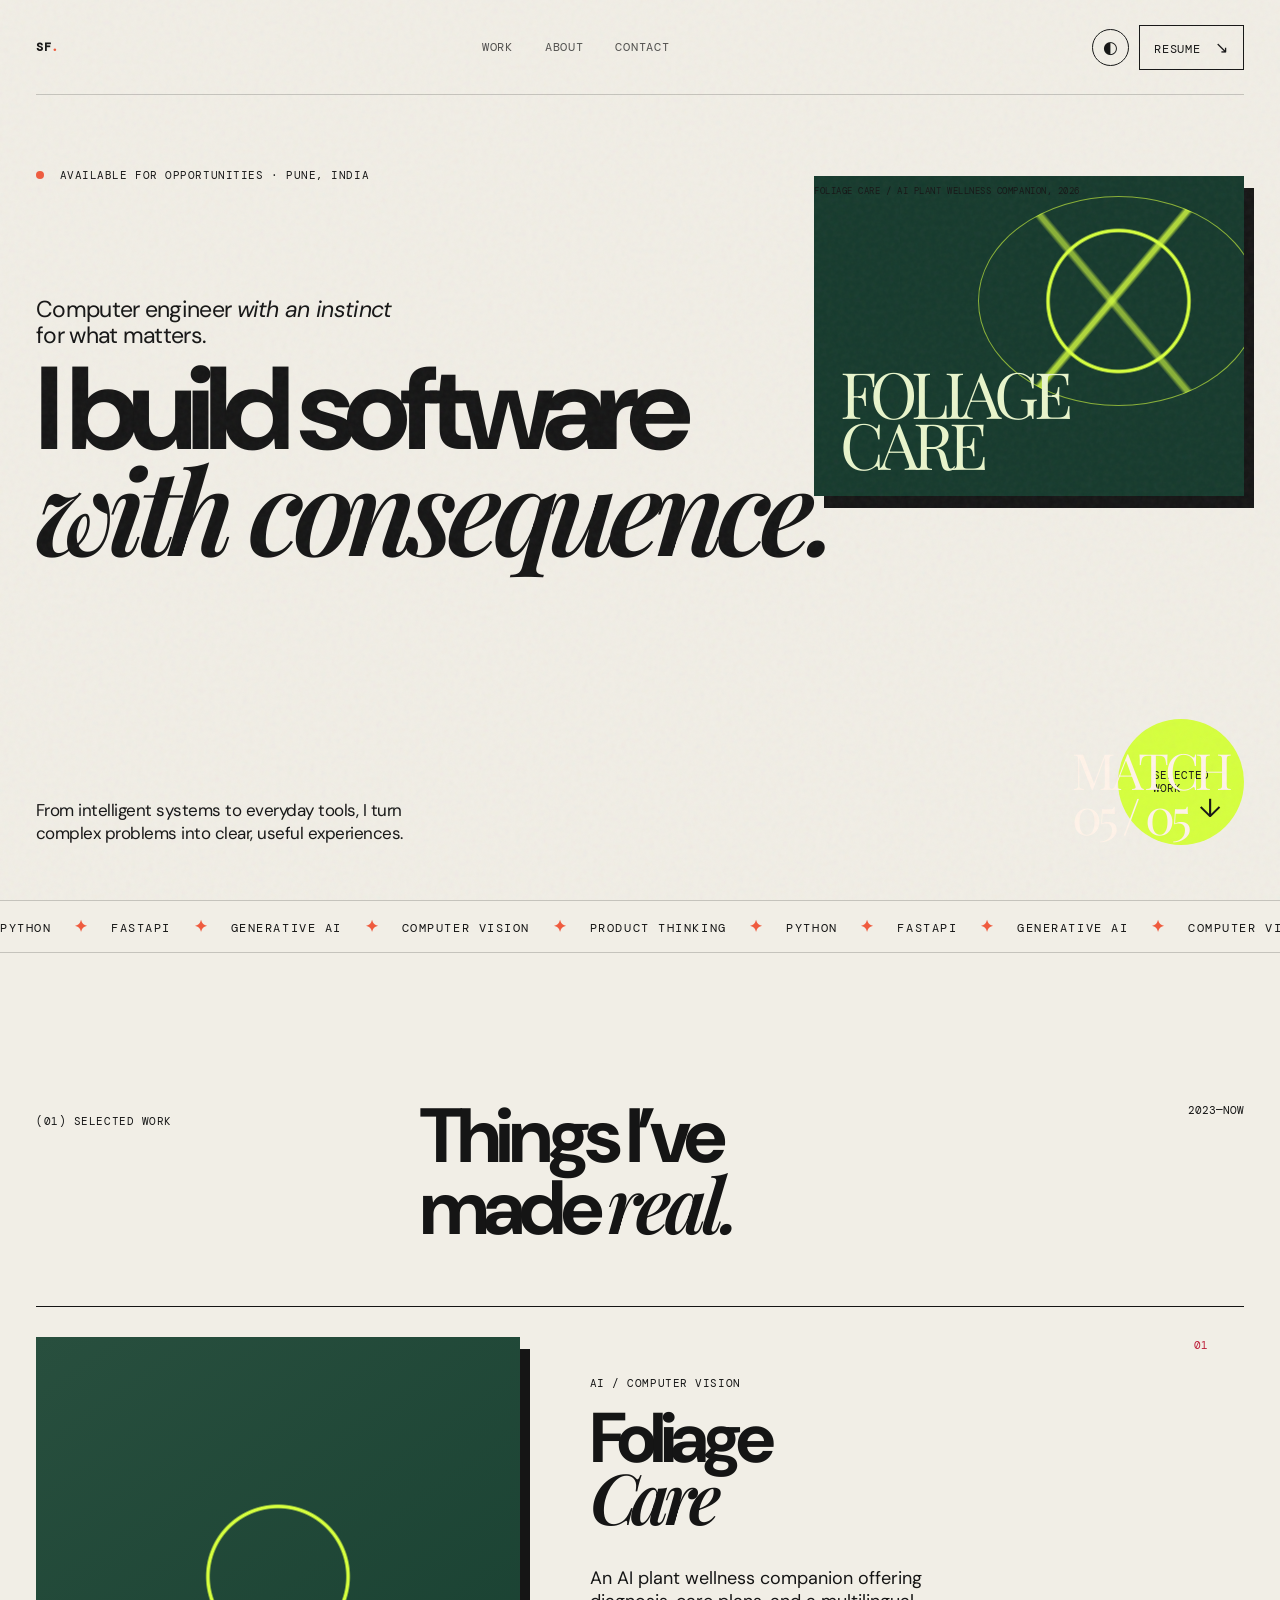
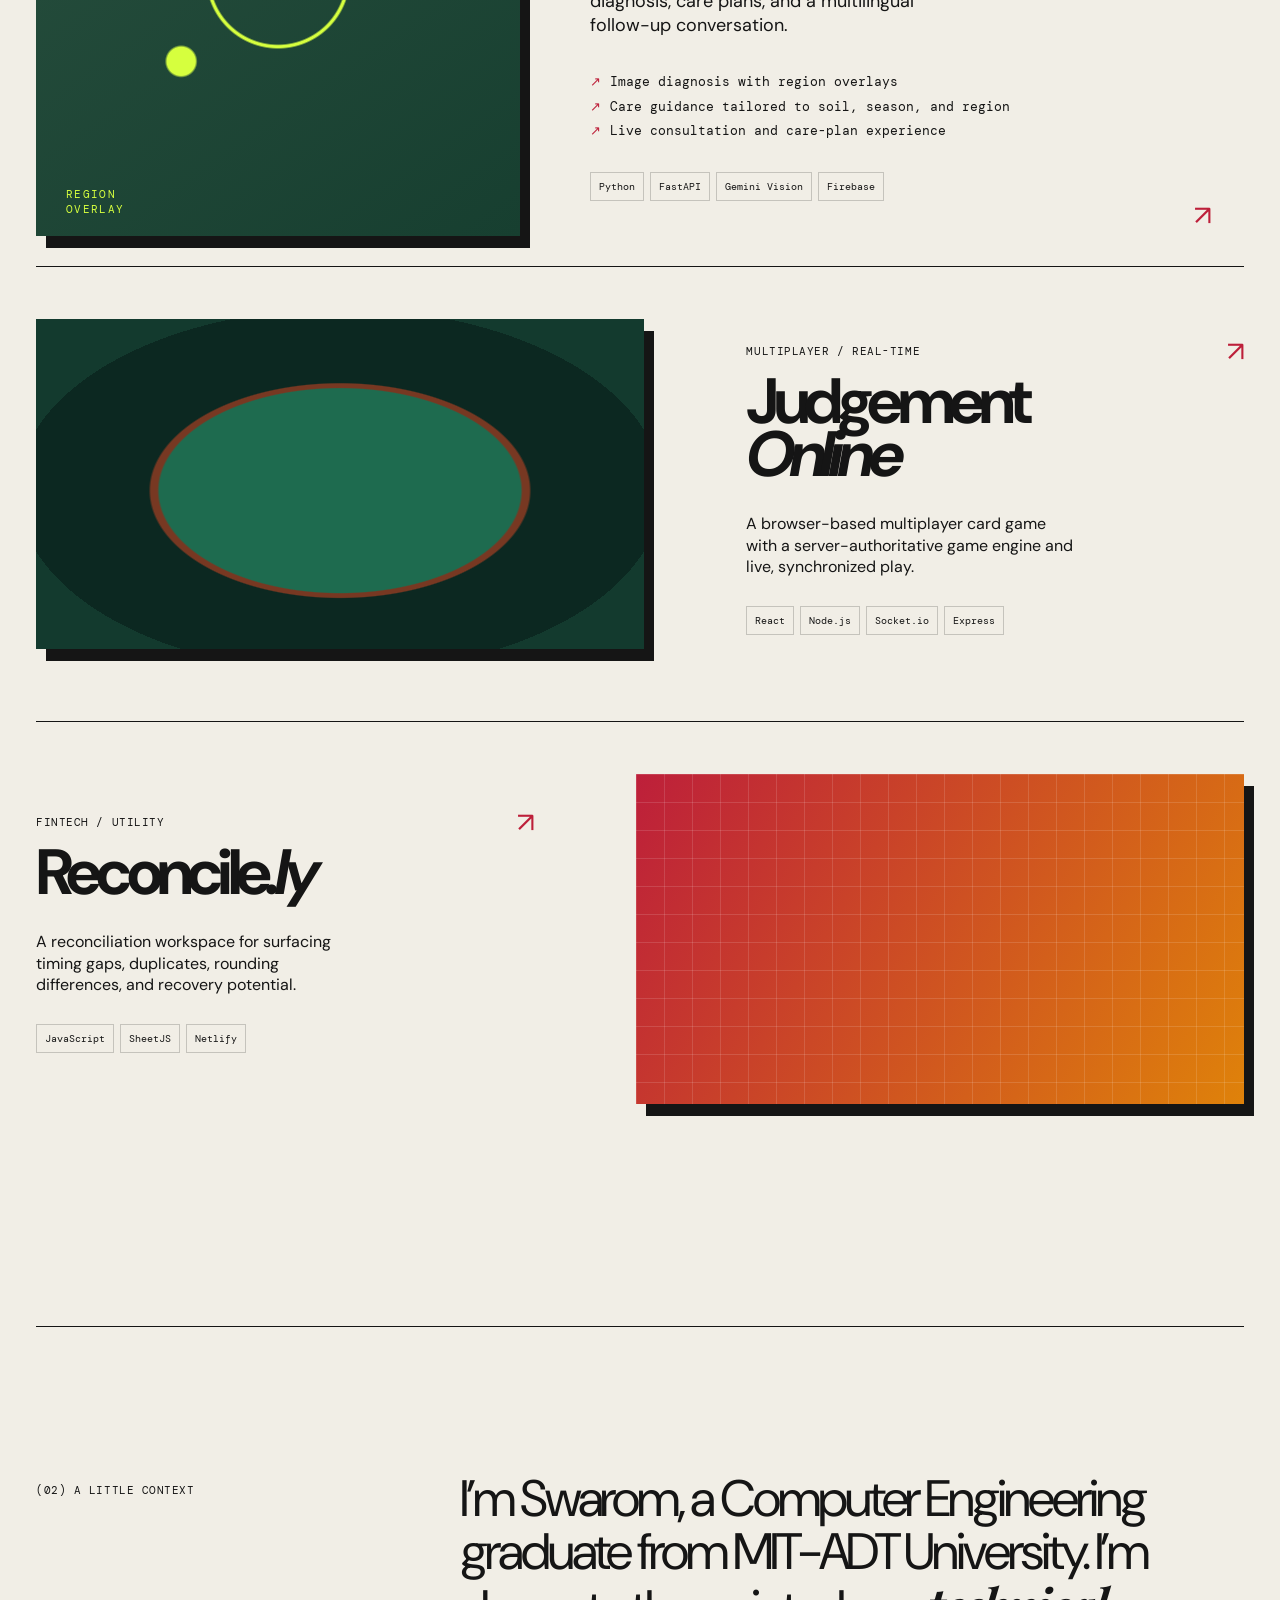
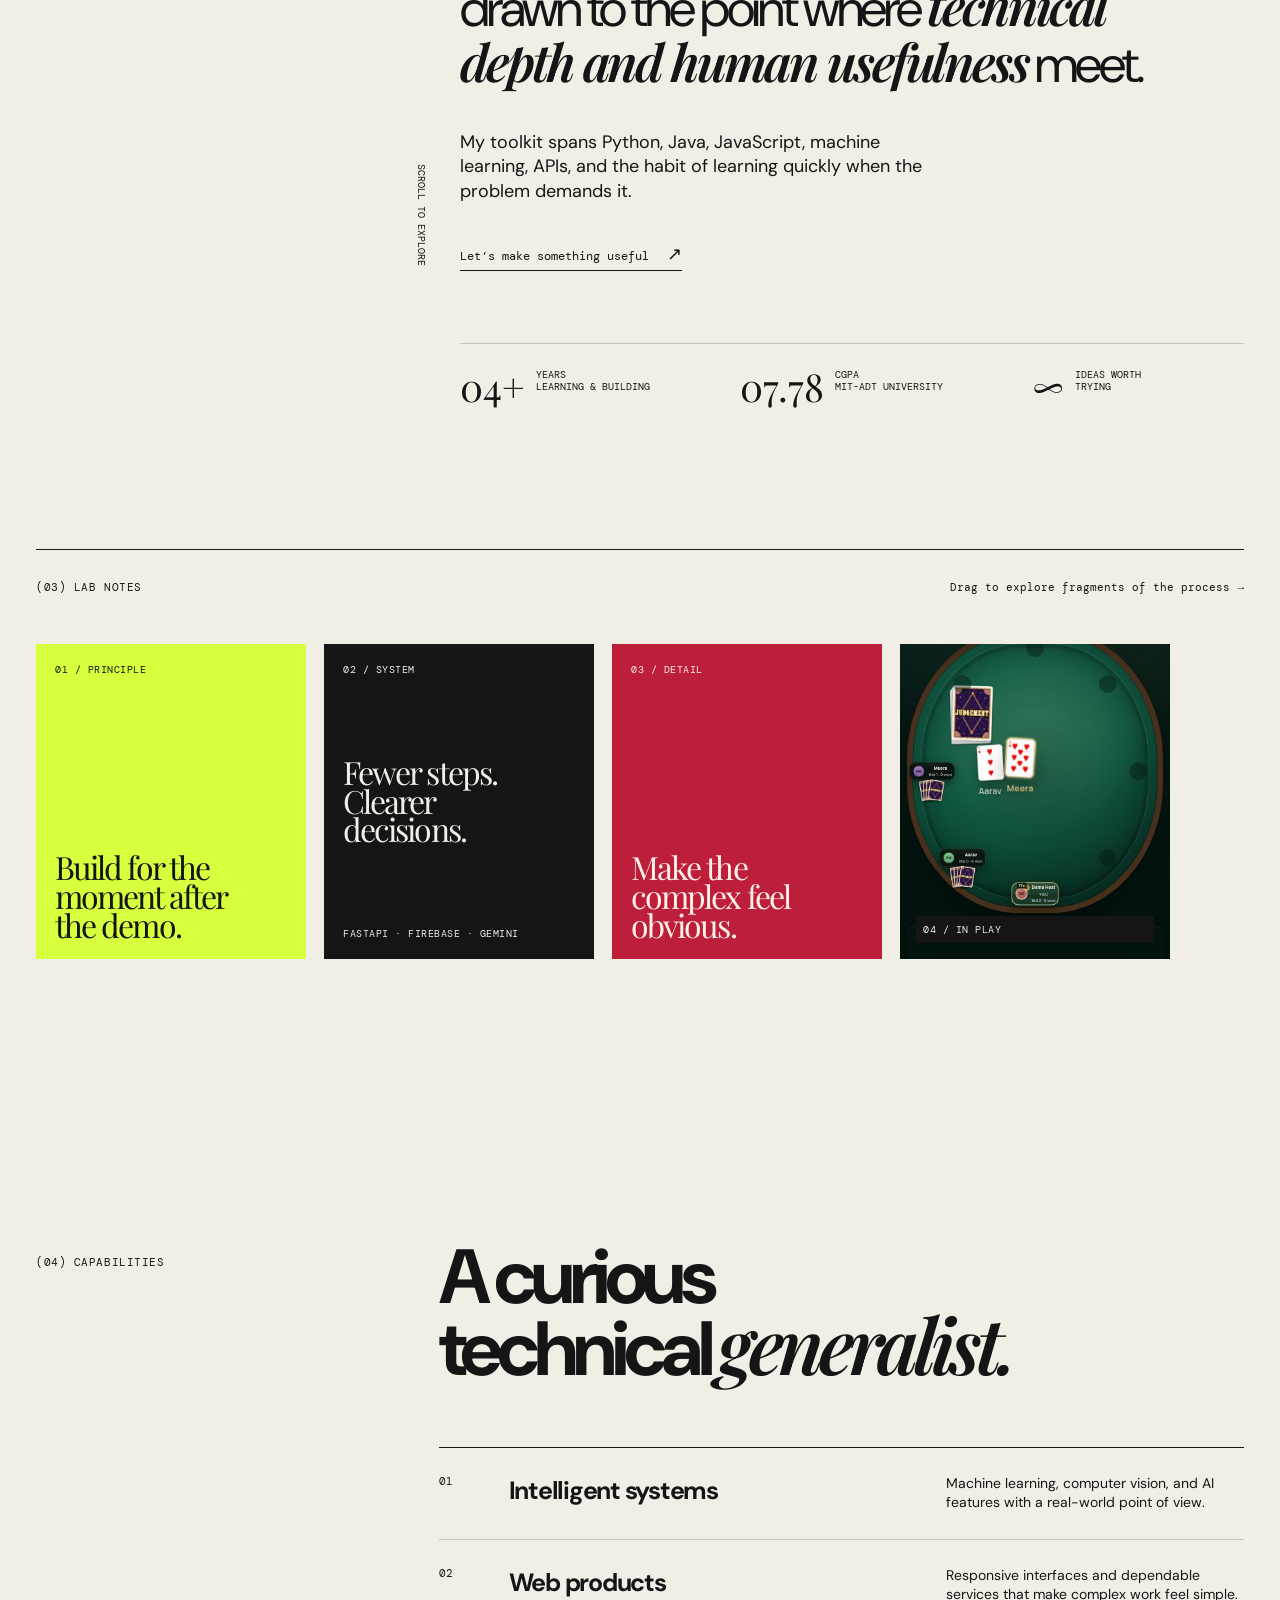
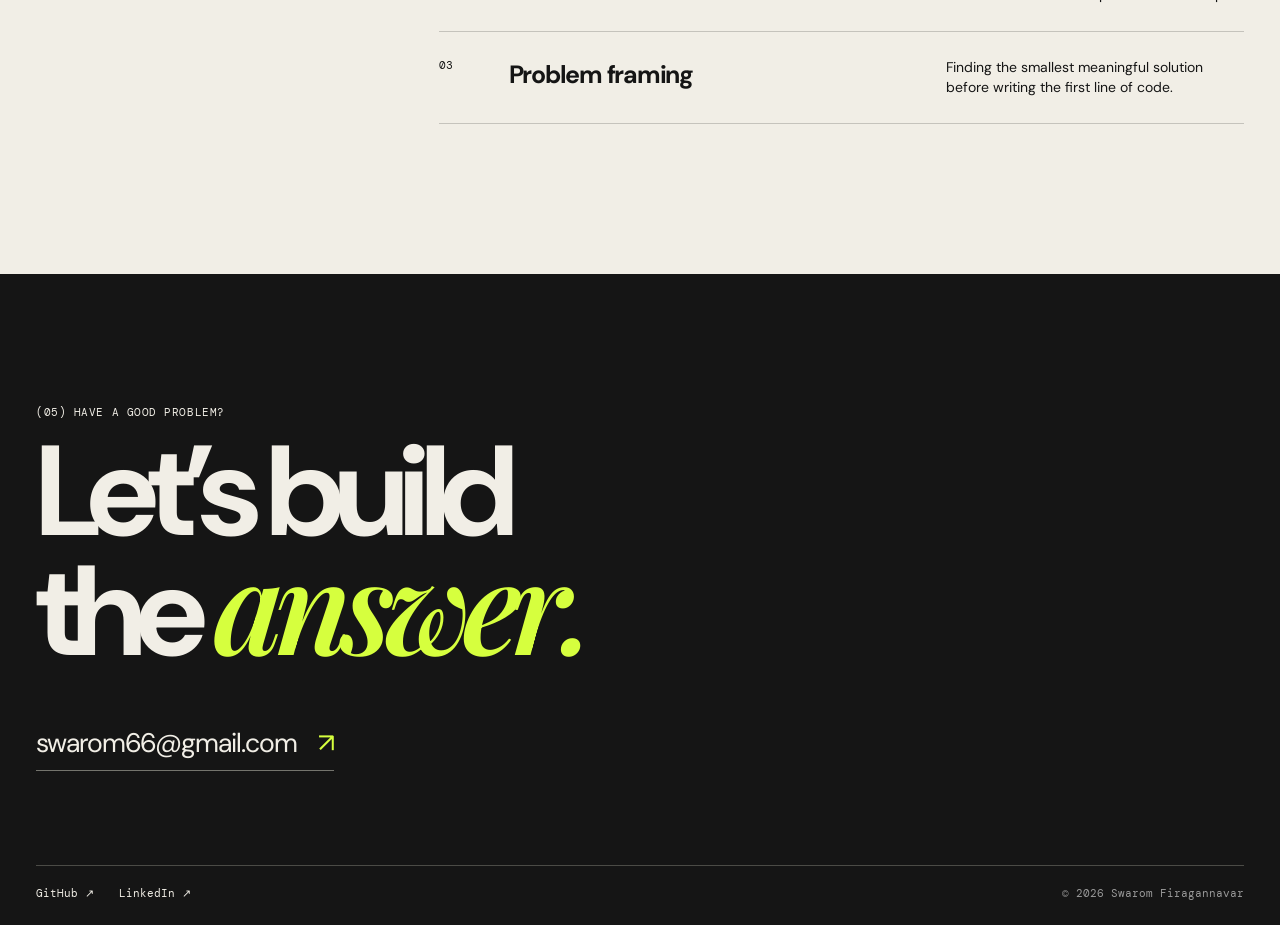
==== index.html @ 81e42889 "Add Foliage Care case study implementation and testing - Introduced foliage-case-study.js for intera" ====
<!doctype html>
<html lang="en">
<head>
  <meta charset="UTF-8">
  <meta name="viewport" content="width=device-width, initial-scale=1.0">
  <meta name="description" content="Swarom Firagannavar — computer engineer building useful, intelligent software.">
  <title>Swarom Firagannavar — Software Engineer</title>
  <link rel="preconnect" href="https://fonts.googleapis.com">
  <link rel="preconnect" href="https://fonts.gstatic.com" crossorigin>
  <link href="https://fonts.googleapis.com/css2?family=DM+Mono:wght@400;500&family=DM+Sans:opsz,wght@9..40,400;9..40,500;9..40,700&family=Playfair+Display:ital,wght@0,600;0,700;1,600&display=swap" rel="stylesheet">
  <link rel="stylesheet" href="styles.css">
  <link rel="stylesheet" href="foliage-case-study.css">
</head>
<body>
  <div class="grain" aria-hidden="true"></div>
  <div class="cursor-dot" aria-hidden="true"></div><div class="cursor-ring" aria-hidden="true"></div>
  <div class="progress" aria-hidden="true"><span></span></div>
  <header class="nav wrap">
    <a class="monogram" href="#top" aria-label="Back to top">SF<span>.</span></a>
    <nav aria-label="Main navigation"><a href="#work">Work</a><a href="#about">About</a><a href="#contact">Contact</a></nav>
    <div class="nav-actions"><button class="theme-toggle magnetic" type="button" aria-label="Switch to night mode">◐</button><a class="nav-cta magnetic" href="SwaromResume.pdf" download>Resume <span>↘</span></a></div>
  </header>
  <main id="top">
    <section class="hero wrap">
      <div class="hero-meta reveal"><span class="pulse"></span> Available for opportunities · Pune, India</div>
      <p class="hero-kicker reveal">Computer engineer <i>with an instinct</i><br>for what matters.</p>
      <h1 class="reveal">I build software<br><em>with consequence.</em></h1>
      <figure class="hero-preview reveal" data-parallax="10">
        <img src="Images/foliage_care/WhatsApp%20Image%202026-11-03%20at%2011.38.16%20PM.jpeg" alt="Foliage Care plant wellness interface">
        <figcaption>Foliage Care / AI plant wellness companion, 2026</figcaption>
      </figure>
      <div class="hero-bottom reveal"><p>From intelligent systems to everyday tools, I turn complex problems into clear, useful experiences.</p><a class="round-link magnetic" href="#work"><span>Selected<br>work</span><b>↓</b></a></div>
    </section>
    <section class="marquee" aria-label="Skills"><div>PYTHON <b>✦</b> FASTAPI <b>✦</b> GENERATIVE AI <b>✦</b> COMPUTER VISION <b>✦</b> PRODUCT THINKING <b>✦</b> PYTHON <b>✦</b> FASTAPI <b>✦</b> GENERATIVE AI <b>✦</b> COMPUTER VISION <b>✦</b></div></section>
    <section class="work wrap" id="work">
      <div class="section-head reveal"><p>(01) Selected work</p><h2>Things I’ve<br>made <em>real.</em></h2><span>2023—NOW</span></div>
      <article class="project project-feature reveal" data-project="foliage" tabindex="0">
        <button class="project-open" aria-label="Open Foliage Care case file"></button>
        <figure class="project-photo foliage-photo" data-parallax="6"><img src="Images/foliage_care/WhatsApp%20Image%202026-11-03%20at%2011.38.16%20PM.jpeg" alt="Foliage Care home screen"><figcaption>LIVE PRODUCT / 01</figcaption></figure>
        <div class="project-copy"><div><p class="eyebrow">AI / COMPUTER VISION</p><h3>Foliage<br><em>Care</em></h3></div><p class="project-description">An AI plant wellness companion offering diagnosis, care plans, and a multilingual follow-up conversation.</p><ul><li>Image diagnosis with region overlays</li><li>Care guidance tailored to soil, season, and region</li><li>Live consultation and care-plan experience</li></ul><div class="tags"><span>Python</span><span>FastAPI</span><span>Gemini Vision</span><span>Firebase</span></div></div><div class="project-index">01 <span>↗</span></div>
      </article>
      <article class="project project-card reveal" data-project="judgement" tabindex="0">
        <button class="project-open" aria-label="Open Judgement case file"></button>
        <figure class="project-photo judgement-photo" data-parallax="8"><img src="Images/judgement/Screenshot%202026-11-04%20015938.png" alt="Judgement Online multiplayer card table"><figcaption>LIVE TABLE / 02</figcaption></figure>
        <div class="project-card-copy"><div><p class="eyebrow">MULTIPLAYER / REAL-TIME</p><h3>Judgement<br><em>Online</em></h3></div><p>A browser-based multiplayer card game with a server-authoritative game engine and live, synchronized play.</p><div class="tags"><span>React</span><span>Node.js</span><span>Socket.io</span><span>Express</span></div><span class="arrow">↗</span></div>
      </article>
      <article class="project project-card reconcile-card reveal" data-project="reconcile" tabindex="0">
        <button class="project-open" aria-label="Open Reconcile.ly case file"></button>
        <div class="project-card-copy"><div><p class="eyebrow">FINTECH / UTILITY</p><h3>Reconcile<em>.ly</em></h3></div><p>A reconciliation workspace for surfacing timing gaps, duplicates, rounding differences, and recovery potential.</p><div class="tags"><span>JavaScript</span><span>SheetJS</span><span>Netlify</span></div><span class="arrow">↗</span></div>
        <figure class="project-photo reconcile-photo" data-parallax="7"><img src="Images/reconcily/WhatsApp%20Image%202026-11-03%20at%2011.38.19%20PM.jpeg" alt="Reconcile.ly upload workspace"><figcaption>PAYMENTS RECONCILIATION / 03</figcaption></figure>
      </article>
    </section>
    <section class="about wrap" id="about"><div class="about-label reveal"><p>(02) A little context</p><span>SCROLL TO EXPLORE</span></div><div class="about-copy reveal"><p>I’m Swarom, a Computer Engineering graduate from MIT-ADT University. I’m drawn to the point where <em>technical depth and human usefulness</em> meet.</p><p class="secondary">My toolkit spans Python, Java, JavaScript, machine learning, APIs, and the habit of learning quickly when the problem demands it.</p><a class="text-link magnetic" href="mailto:swarom66@gmail.com">Let’s make something useful <span>↗</span></a></div><aside class="stats reveal"><div><strong>04+</strong><span>years<br>learning & building</span></div><div><strong>07.78</strong><span>CGPA<br>MIT-ADT University</span></div><div><strong>∞</strong><span>ideas worth<br>trying</span></div></aside></section>
    <section class="lab"><div class="wrap"><div class="lab-head reveal"><p class="eyebrow">(03) Lab notes</p><p>Drag to explore fragments of the process →</p></div></div><div class="lab-rail" aria-label="Project notes"><article class="lab-card lime"><small>01 / PRINCIPLE</small><strong>Build for the<br>moment after<br>the demo.</strong></article><article class="lab-card charcoal"><small>02 / SYSTEM</small><strong>Fewer steps.<br>Clearer<br>decisions.</strong><span>FASTAPI · FIREBASE · GEMINI</span></article><article class="lab-card crimson"><small>03 / DETAIL</small><strong>Make the<br>complex feel<br>obvious.</strong></article><article class="lab-card image-note"><img src="Images/judgement/WhatsApp%20Image%202026-11-04%20at%2012.25.39%20AM.jpeg" alt="Judgement card game interface"><small>04 / IN PLAY</small></article></div></section>
    <section class="capabilities wrap"><div class="section-head reveal"><p>(04) Capabilities</p><h2>A curious<br>technical <em>generalist.</em></h2></div><div class="skill-list reveal"><div><span>01</span><h3>Intelligent systems</h3><p>Machine learning, computer vision, and AI features with a real-world point of view.</p></div><div><span>02</span><h3>Web products</h3><p>Responsive interfaces and dependable services that make complex work feel simple.</p></div><div><span>03</span><h3>Problem framing</h3><p>Finding the smallest meaningful solution before writing the first line of code.</p></div></div></section>
    <section class="contact" id="contact"><div class="wrap reveal"><p class="eyebrow">(05) Have a good problem?</p><h2>Let’s build<br>the <em>answer.</em></h2><a class="mail-link magnetic" href="mailto:swarom66@gmail.com">swarom66@gmail.com <span>↗</span></a><div class="contact-foot"><a href="https://github.com/SlanderDome" target="_blank" rel="noreferrer">GitHub ↗</a><a href="https://linkedin.com/in/your-linkedin" target="_blank" rel="noreferrer">LinkedIn ↗</a><p>© 2026 Swarom Firagannavar</p></div></div></section>
  </main>
  <dialog class="case-study" id="caseStudy"><button class="case-close magnetic" type="button" aria-label="Close case file">×</button><div class="case-content"></div></dialog>
  <script src="foliage-case-study.js"></script>
  <script src="script.js"></script>
</body>
</html>
---- styles.css ----
:root{--ink:#151515;--paper:#f1eee6;--acid:#d6ff3e;--crimson:#bd1f3a;--line:rgba(21,21,21,.2);--mono:'DM Mono',monospace;--sans:'DM Sans',sans-serif;--serif:'Playfair Display',serif}*{box-sizing:border-box}html{scroll-behavior:smooth}body{margin:0;background:var(--paper);color:var(--ink);font-family:var(--sans);font-size:16px;overflow-x:hidden}.wrap{width:min(1240px,calc(100% - 72px));margin:auto}.grain{position:fixed;inset:0;z-index:10;pointer-events:none;opacity:.05;background-image:url("data:image/svg+xml,%3Csvg viewBox='0 0 180 180' xmlns='http://www.w3.org/2000/svg'%3E%3Cfilter id='n'%3E%3CfeTurbulence type='fractalNoise' baseFrequency='.9' numOctaves='4' stitchTiles='stitch'/%3E%3C/filter%3E%3Crect width='100%25' height='100%25' filter='url(%23n)'/%3E%3C/svg%3E")}.progress{height:3px;position:fixed;top:0;z-index:20;width:100%}.progress span{display:block;height:100%;width:var(--scroll,0%);background:var(--ink)}
.nav{height:95px;display:flex;align-items:center;justify-content:space-between;border-bottom:1px solid var(--line);position:relative;z-index:2}.monogram{font-family:var(--serif);font-size:31px;font-weight:700;color:inherit;text-decoration:none;letter-spacing:-2px}.monogram span{color:#ef5b3e}.nav nav{display:flex;gap:32px}.nav a{color:inherit;text-decoration:none;font-size:12px;font-family:var(--mono);text-transform:uppercase;letter-spacing:.06em}.nav nav a{opacity:.72}.nav nav a:hover{opacity:1}.nav-cta{border:1px solid var(--ink);padding:11px 14px;transition:.25s}.nav-cta:hover{background:var(--ink);color:var(--paper)}.nav-cta span{font-size:16px;margin-left:7px}
.hero{min-height:calc(100svh - 95px);padding:73px 0 55px;position:relative;display:flex;flex-direction:column}.hero-meta,.eyebrow,.section-head p,.about-label p{font:11px var(--mono);letter-spacing:.05em;text-transform:uppercase}.pulse{display:inline-block;width:8px;height:8px;background:#ef5b3e;border-radius:50%;margin-right:8px;animation:blink 1.5s infinite}.hero-kicker{margin:clamp(55px,9vw,124px) 0 12px;font-size:clamp(17px,1.8vw,24px);letter-spacing:-.03em;line-height:1.1;max-width:370px}.hero h1{font-size:clamp(58px,9.2vw,137px);line-height:.84;letter-spacing:-.085em;margin:0;position:relative;z-index:1;font-weight:700}.hero h1 em,.section-head em,.contact h2 em{font-family:var(--serif);font-weight:600;letter-spacing:-.07em}.hero-bottom{display:flex;align-items:end;justify-content:space-between;margin-top:auto;position:relative;z-index:1}.hero-bottom>p{max-width:370px;font-size:17px;line-height:1.35;letter-spacing:-.03em;margin:70px 0 0}.round-link{height:126px;width:126px;border-radius:50%;background:var(--acid);color:var(--ink);display:flex;align-items:center;justify-content:center;text-decoration:none;font:11px/1.2 var(--mono);text-transform:uppercase;position:relative;transition:transform .3s}.round-link b{font:26px var(--sans);position:absolute;right:23px;bottom:20px}.round-link:hover{transform:rotate(12deg) scale(1.06)}.orbit{position:absolute;right:2%;top:14%;width:clamp(210px,25vw,340px);aspect-ratio:1;border:1px solid var(--line);border-radius:50%;display:grid;place-items:center;animation:spin 26s linear infinite}.orbit>span{position:absolute;inset:8px;display:flex;align-items:center;text-align:center;font:10px/1.7 var(--mono);letter-spacing:.21em;word-spacing:55px;writing-mode:vertical-rl}.orbit-core{height:34%;aspect-ratio:1;border-radius:50%;display:grid;place-items:center;background:var(--ink);color:var(--paper);font:42px var(--serif);animation:spin 26s linear reverse infinite}.marquee{overflow:hidden;border-top:1px solid var(--line);border-bottom:1px solid var(--line);white-space:nowrap;padding:15px 0;font:12px var(--mono);letter-spacing:.13em}.marquee div{display:inline-block;animation:slide 28s linear infinite}.marquee b{font-size:16px;color:#ef5b3e;margin:0 14px}
.hero{min-height:calc(100svh - 95px);padding:73px 0 55px;position:relative;display:flex;flex-direction:column}.hero-meta,.eyebrow,.section-head p,.about-label p{font:11px var(--mono);letter-spacing:.05em;text-transform:uppercase}.pulse{display:inline-block;width:8px;height:8px;background:#ef5b3e;border-radius:50%;margin-right:8px;animation:blink 1.5s infinite}.hero-kicker{margin:clamp(55px,9vw,124px) 0 12px;font-size:clamp(17px,1.8vw,24px);letter-spacing:-.03em;line-height:1.1;max-width:370px}.hero h1{font-size:clamp(58px,9.2vw,137px);line-height:.84;letter-spacing:-.085em;margin:0;position:relative;z-index:1;font-weight:700}.hero h1 em,.section-head em,.contact h2 em{font-family:var(--serif);font-weight:600;letter-spacing:-.07em}.hero-bottom{display:flex;align-items:end;justify-content:space-between;margin-top:auto;position:relative;z-index:1}.hero-bottom>p{max-width:370px;font-size:17px;line-height:1.35;letter-spacing:-.03em;margin:70px 0 0}.round-link{height:126px;width:126px;border-radius:50%;background:var(--acid);color:var(--ink);display:flex;align-items:center;justify-content:center;text-decoration:none;font:11px/1.2 var(--mono);text-transform:uppercase;position:relative;transition:transform .3s}.round-link b{font:26px var(--sans);position:absolute;right:23px;bottom:20px}.round-link:hover{transform:rotate(12deg) scale(1.06)}.hero-preview{position:absolute;right:0;top:10%;margin:0;width:min(37vw,470px);z-index:0;transform:rotate(4deg)}.hero-preview figcaption,.visual-caption{display:block;margin-top:9px;font:9px var(--mono);letter-spacing:.06em;text-transform:uppercase}.screen{overflow:hidden;box-shadow:10px 12px 0 var(--ink);transition:transform .55s cubic-bezier(.2,.75,.2,1),box-shadow .55s}.hero-preview:hover .screen,.project-card:hover .screen{transform:scale(1.035);box-shadow:15px 18px 0 var(--ink)}.foliage-screen{height:clamp(220px,25vw,330px);background:#385d45;color:#f0ffd1;position:relative;padding:14px}.screen-nav{height:24px;display:flex;align-items:center;gap:5px;border-bottom:1px solid rgba(255,255,255,.35);font:9px var(--mono)}.screen-nav i{height:6px;width:6px;border-radius:50%;background:#f3e76b}.screen-nav i:nth-child(2){background:#e8896a}.screen-nav i:nth-child(3){background:#9acc8c}.screen-nav b{margin-left:7px;font-weight:400}.screen-nav span{margin-left:auto}.leaf-orb{position:absolute;right:-8%;top:14%;width:48%;aspect-ratio:1;border-radius:50%;border:1px solid #c9ec95;display:grid;place-items:center;font:clamp(54px,7vw,92px) var(--serif);color:#dfff92}.diagnosis{position:absolute;left:14px;bottom:18px;display:flex;flex-direction:column;gap:4px}.diagnosis small,.screen-chart span{font:8px var(--mono);letter-spacing:.09em}.diagnosis strong{font:clamp(20px,2.4vw,32px) var(--serif)}.diagnosis span{font:10px var(--mono);color:#d6ff3e}.screen-chart{position:absolute;right:14px;bottom:17px;width:31%;height:28%;border-left:1px solid #a9cc94;display:flex;gap:4px;align-items:flex-end;padding:0 0 2px 9px}.screen-chart span{position:absolute;top:-15px;left:9px;white-space:nowrap}.screen-chart b{width:14%;background:#d6ff3e}.screen-chart b:nth-of-type(1){height:22%}.screen-chart b:nth-of-type(2){height:42%}.screen-chart b:nth-of-type(3){height:61%;background:#f2d760}.screen-chart b:nth-of-type(4){height:78%;background:#ef7a58}.screen-chart b:nth-of-type(5){height:100%;background:var(--crimson)}.scan-line{position:absolute;inset:55px 0 auto;width:100%;border-top:1px solid rgba(214,255,62,.8);animation:scan 4s ease-in-out infinite}
.work{padding:150px 0}.section-head{display:grid;grid-template-columns:1fr 2fr auto;align-items:start;margin-bottom:65px}.section-head h2,.contact h2{font-size:clamp(45px,6vw,82px);line-height:.86;letter-spacing:-.075em;margin:0}.section-head>span{font:11px var(--mono)}.project{border-top:1px solid var(--ink)}.project-feature{min-height:560px;display:grid;grid-template-columns:1.05fr 1.25fr 50px;position:relative}.project-mark{margin:30px 45px 30px 0;background:linear-gradient(142deg,#8da987 0%,#8da987 73%,var(--crimson) 73%);position:relative;overflow:hidden;padding:20px;font:11px var(--mono)}.project-mark:after{content:'';position:absolute;width:74px;height:74px;border-radius:50%;background:var(--crimson);right:18px;top:18px;box-shadow:0 0 0 8px rgba(241,238,230,.18)}.project-mark svg{position:absolute;width:85%;height:85%;inset:8%;fill:none;stroke:#eaffb4;stroke-width:1.5;opacity:.9}.project-mark small{position:absolute;bottom:20px;left:20px;font:10px/1.2 var(--mono);text-transform:uppercase}.project-copy{padding:58px 25px 42px;display:flex;flex-direction:column;align-items:flex-start}.project-copy h3,.project-compact h3{font-size:clamp(45px,5.5vw,76px);letter-spacing:-.09em;line-height:.83;margin:19px 0 36px}.project-copy h3 em{font-family:var(--serif);font-weight:600}.project-description{font-size:18px;line-height:1.3;max-width:360px;margin:0 0 30px}.project ul{font:13px/1.5 var(--mono);padding:0;list-style:none;margin:0 0 26px}.project li{margin:5px 0}.project li:before{content:'↗';margin-right:9px;color:var(--crimson)}.tags{display:flex;gap:6px;flex-wrap:wrap}.tags span{font:10px var(--mono);border:1px solid var(--line);padding:7px 8px}.project-index{padding-top:31px;font:11px var(--mono);display:flex;flex-direction:column;justify-content:space-between;padding-bottom:32px;color:var(--crimson)}.project-index span{font:28px var(--sans)}.project-compact{display:grid;grid-template-columns:80px 1.25fr 1.2fr 1fr 35px;align-items:center;gap:24px;padding:29px 0;transition:padding .25s,background-color .25s}.project-compact:hover{background:rgba(189,31,58,.06);padding-left:12px;padding-right:12px}.project-number{font:11px var(--mono);color:var(--crimson)}.project-compact h3{font-size:36px;margin:10px 0 0}.project-compact p:not(.eyebrow){font-size:14px;line-height:1.35;margin:0}.project-compact .arrow{font-size:25px;text-align:right;color:var(--crimson)}
.work{padding:150px 0}.section-head{display:grid;grid-template-columns:1fr 2fr auto;align-items:start;margin-bottom:65px}.section-head h2,.contact h2{font-size:clamp(45px,6vw,82px);line-height:.86;letter-spacing:-.075em;margin:0}.section-head>span{font:11px var(--mono)}.project{border-top:1px solid var(--ink)}.project-feature{min-height:560px;display:grid;grid-template-columns:1.05fr 1.25fr 50px;position:relative}.project-mark{margin:30px 45px 30px 0;background:linear-gradient(142deg,#8da987 0%,#8da987 73%,var(--crimson) 73%);position:relative;overflow:hidden;padding:20px;font:11px var(--mono)}.project-mark:after{content:'';position:absolute;width:74px;height:74px;border-radius:50%;background:var(--crimson);right:18px;top:18px;box-shadow:0 0 0 8px rgba(241,238,230,.18)}.project-mark svg{position:absolute;width:85%;height:85%;inset:8%;fill:none;stroke:#eaffb4;stroke-width:1.5;opacity:.9}.project-mark small{position:absolute;bottom:20px;left:20px;font:10px/1.2 var(--mono);text-transform:uppercase}.project-copy{padding:58px 25px 42px;display:flex;flex-direction:column;align-items:flex-start}.project-copy h3,.project-card h3{font-size:clamp(45px,5.5vw,76px);letter-spacing:-.09em;line-height:.83;margin:19px 0 36px}.project-copy h3 em{font-family:var(--serif);font-weight:600}.project-description{font-size:18px;line-height:1.3;max-width:360px;margin:0 0 30px}.project ul{font:13px/1.5 var(--mono);padding:0;list-style:none;margin:0 0 26px}.project li{margin:5px 0}.project li:before{content:'↗';margin-right:9px;color:var(--crimson)}.tags{display:flex;gap:6px;flex-wrap:wrap}.tags span{font:10px var(--mono);border:1px solid var(--line);padding:7px 8px}.project-index{padding-top:31px;font:11px var(--mono);display:flex;flex-direction:column;justify-content:space-between;padding-bottom:32px;color:var(--crimson)}.project-index span{font:28px var(--sans)}.project-card{display:grid;grid-template-columns:1.1fr .9fr;gap:clamp(35px,8vw,130px);padding:52px 0 72px;align-items:center}.project-card.reconcile-card{grid-template-columns:.9fr 1.1fr}.project-card-copy{position:relative;min-height:270px;display:flex;flex-direction:column;align-items:flex-start}.project-card-copy h3{font-size:clamp(42px,5vw,70px);margin:17px 0 32px}.project-card-copy>p:not(.eyebrow){font-size:16px;line-height:1.35;max-width:330px;margin:0 0 28px}.project-card-copy .arrow{position:absolute;right:0;top:0;color:var(--crimson);font-size:28px}.project-visual{width:100%}.term-visual{transform:translateY(30px)}.reconcile-visual{transform:translateY(-20px)}.term-screen{height:320px;background:#262a42;color:#f5f0e5;padding:15px}.term-layout{display:grid;grid-template-columns:58px 1fr;height:calc(100% - 24px)}.term-layout aside{border-right:1px solid rgba(255,255,255,.19);padding:20px 13px;display:flex;flex-direction:column;align-items:center;gap:19px}.term-layout aside b{font:14px var(--serif);color:var(--acid)}.term-layout aside i{height:10px;width:10px;border:1px solid #7d849f;border-radius:50%}.term-layout main{padding:25px}.term-layout main small,.reconcile-body small{font:9px var(--mono);letter-spacing:.1em;color:#aeb6d8}.term-layout main strong{display:block;font:clamp(23px,2.6vw,34px)/.96 var(--serif);margin:8px 0 22px}.term-modules{display:flex;gap:8px}.term-modules b{padding:9px 11px;background:#343a5a;font:15px var(--mono);color:var(--acid)}.term-layout main p{font:10px var(--mono);margin:24px 0}.term-layout main em{font-style:normal;color:var(--acid);margin-left:7px}.reconcile-screen{height:275px;background:#f5f1e6;color:#1d1d1d;padding:14px;box-shadow:-10px 12px 0 var(--crimson)}.reconcile-screen .screen-nav{border-color:#b7b4ad}.reconcile-body{padding:28px 16px}.reconcile-body strong{display:block;font:clamp(30px,3.5vw,44px) var(--serif);margin:7px 0 21px}.data-row{display:flex;justify-content:space-between;border-top:1px solid #c9c6bd;padding:7px 0;font:10px var(--mono)}.data-row b{font-weight:500}.data-row.good b{color:#287554}.data-row.warning b{color:var(--crimson)}
.about{padding:145px 0;border-top:1px solid var(--ink);display:grid;grid-template-columns:1fr 2fr;gap:32px}.about-label{display:flex;flex-direction:column;justify-content:space-between}.about-label span{font:10px var(--mono);writing-mode:vertical-rl}.about-copy{max-width:750px}.about-copy>p:first-child{font-size:clamp(30px,4vw,54px);line-height:1.04;letter-spacing:-.06em;margin:0}.about-copy em{font-family:var(--serif);font-weight:600}.about-copy .secondary{max-width:470px;font-size:18px;line-height:1.35;margin:39px 0}.text-link{color:inherit;font:12px var(--mono);text-decoration:none;border-bottom:1px solid var(--ink);padding-bottom:6px}.text-link span{font-size:18px;margin-left:11px}.stats{grid-column:2;display:flex;border-top:1px solid var(--line);margin-top:45px;padding-top:25px;gap:clamp(24px,7vw,100px)}.stats div{display:flex;gap:11px;align-items:flex-start}.stats strong{font:clamp(27px,3vw,43px)/.9 var(--serif)}.stats span{font:10px/1.25 var(--mono);text-transform:uppercase}.capabilities{padding:130px 0 150px}.skill-list{margin-left:33.333%;border-top:1px solid var(--ink)}.skill-list>div{padding:26px 0;display:grid;grid-template-columns:50px 1.4fr 1fr;gap:20px;border-bottom:1px solid var(--line)}.skill-list span{font:11px var(--mono)}.skill-list h3{margin:0;font-size:25px;letter-spacing:-.05em}.skill-list p{margin:0;font-size:14px;line-height:1.4}.contact{background:var(--ink);color:var(--paper);padding:120px 0 25px}.contact h2{font-size:clamp(60px,10vw,150px);margin:18px 0 58px}.contact h2 em{color:var(--acid)}.mail-link{font-size:clamp(17px,2.1vw,30px);letter-spacing:-.04em;color:var(--paper);text-decoration:none;border-bottom:1px solid #74746d;padding-bottom:10px}.mail-link span{color:var(--acid);margin-left:15px}.contact-foot{border-top:1px solid #4b4b46;margin-top:105px;padding-top:20px;display:flex;gap:25px;font:11px var(--mono)}.contact-foot a{color:var(--paper);text-decoration:none}.contact-foot p{margin:0 0 0 auto;color:#999}
.reveal{opacity:0;transform:translateY(26px);transition:opacity .8s ease,transform .8s cubic-bezier(.2,.75,.2,1)}.reveal.visible{opacity:1;transform:none}@keyframes spin{to{transform:rotate(360deg)}}@keyframes slide{to{transform:translateX(-50%)}}@keyframes blink{50%{opacity:.25}}@keyframes scan{0%,100%{transform:translateY(0);opacity:.2}50%{transform:translateY(165px);opacity:1}}
@media(max-width:720px){.wrap{width:min(100% - 36px,1240px)}.nav{height:72px}.nav nav{display:none}.nav-cta{padding:8px 10px;font-size:10px}.hero{min-height:720px;padding:45px 0 32px}.hero-kicker{margin-top:67px;font-size:16px}.hero h1{font-size:clamp(48px,15vw,76px);line-height:.88}.hero-preview{top:250px;right:-5px;width:75vw;transform:rotate(3deg)}.foliage-screen{height:230px}.hero-bottom{margin-top:auto}.hero-bottom>p{font-size:15px;max-width:210px}.round-link{width:83px;height:83px;font-size:9px}.round-link b{font-size:18px;right:14px;bottom:11px}.marquee{font-size:10px}.work,.capabilities{padding:90px 0}.section-head{display:block;margin-bottom:42px}.section-head p{margin-bottom:21px}.section-head>span{display:none}.project-feature{display:block;min-height:0}.project-mark{height:310px;margin:20px 0}.project-copy{padding:35px 0}.project-copy h3{font-size:58px}.project-index{position:absolute;right:0;top:0}.project-card,.project-card.reconcile-card{display:flex;flex-direction:column;gap:28px;padding:44px 0 58px}.project-card.reconcile-card .project-card-copy{order:2}.project-card.reconcile-card .project-visual{order:1}.project-card-copy{min-height:0;width:100%}.project-card-copy h3{font-size:46px}.project-card-copy .arrow{top:0}.term-visual,.reconcile-visual{transform:none}.term-screen{height:270px}.reconcile-screen{height:245px}.about{padding:90px 0;display:block}.about-label{display:block}.about-label span{display:none}.about-copy{margin-top:40px}.about-copy>p:first-child{font-size:31px}.stats{display:grid;grid-template-columns:1fr 1fr;gap:25px;margin-top:45px}.stats div{gap:7px}.skill-list{margin:0}.skill-list>div{grid-template-columns:34px 1fr;gap:8px}.skill-list p{grid-column:2}.contact{padding-top:85px}.contact-foot{margin-top:80px;flex-wrap:wrap}.contact-foot p{margin:15px 0 0;width:100%}}@media(prefers-reduced-motion:reduce){*{animation-duration:.01ms!important;scroll-behavior:auto!important}.reveal{opacity:1;transform:none}}
.cursor-dot,.cursor-ring{position:fixed;top:0;left:0;pointer-events:none;z-index:100;mix-blend-mode:multiply;opacity:0;transition:opacity .2s,transform .18s}.cursor-dot{width:8px;height:8px;margin:-4px;background:var(--crimson);border-radius:50%}.cursor-ring{width:34px;height:34px;margin:-17px;border:1px solid var(--ink);border-radius:50%;transition:opacity .2s,transform .25s}.cursor-ring.active{transform:scale(1.65);background:rgba(189,31,58,.08)}.theme-float{position:fixed;right:22px;bottom:22px;z-index:30;width:45px;height:45px;border:1px solid var(--ink);border-radius:50%;background:var(--paper);color:var(--ink);font-size:18px;cursor:pointer;transition:transform .25s}.theme-float:hover{transform:rotate(25deg) scale(1.06)}body.night{--paper:#171816;--ink:#f0eee6;--line:rgba(240,238,230,.23)}body.night .progress span{background:var(--acid)}body.night .grain{mix-blend-mode:screen;opacity:.035}body.night .theme-float{background:var(--ink);color:#171816}.lab{padding:0 0 130px;overflow:hidden}.lab-head{display:flex;justify-content:space-between;align-items:baseline;border-top:1px solid var(--ink);padding:19px 0}.lab-head>p:last-child{font:11px var(--mono)}.lab-rail{display:flex;gap:18px;overflow-x:auto;padding:20px max(36px,calc((100vw - 1240px)/2)) 25px;cursor:grab;user-select:none;scroll-snap-type:x proximity;scrollbar-width:none}.lab-rail::-webkit-scrollbar{display:none}.lab-rail.dragging{cursor:grabbing}.lab-card{width:270px;height:315px;flex:0 0 auto;padding:19px;display:flex;flex-direction:column;justify-content:space-between;scroll-snap-align:start}.lab-card small,.lab-card span{font:10px var(--mono);letter-spacing:.05em}.lab-card strong{font:32px/.9 var(--serif);letter-spacing:-.06em}.lab-card.lime{background:var(--acid)}.lab-card.charcoal{background:var(--ink);color:var(--paper)}.lab-card.crimson{background:var(--crimson);color:#fff0e9}.grid-card{background-image:linear-gradient(var(--line) 1px,transparent 1px),linear-gradient(90deg,var(--line) 1px,transparent 1px);background-size:26px 26px}.project{cursor:pointer}.project:focus-visible{outline:2px solid var(--crimson);outline-offset:6px}.case-study{width:min(900px,calc(100% - 30px));border:0;padding:0;background:var(--paper);color:var(--ink);box-shadow:16px 18px 0 var(--crimson)}.case-study::backdrop{background:rgba(13,13,12,.76);backdrop-filter:blur(6px)}.case-close{position:absolute;right:14px;top:13px;z-index:2;width:42px;height:42px;border:1px solid var(--ink);background:var(--paper);color:var(--ink);font-size:28px;cursor:pointer}.case-content{padding:54px;min-height:500px;display:flex;flex-direction:column;justify-content:space-between}.case-content .case-type{font:11px var(--mono);letter-spacing:.08em}.case-content h2{font:clamp(58px,9vw,110px)/.82 var(--sans);letter-spacing:-.09em;margin:20px 0}.case-content h2 em{font-family:var(--serif);font-weight:600}.case-content p{max-width:530px;font-size:18px;line-height:1.4}.case-content .case-facts{display:flex;gap:12px;flex-wrap:wrap;margin-top:25px}.case-content .case-facts span{border:1px solid var(--line);padding:8px;font:10px var(--mono)}
@media(max-width:720px){.cursor-dot,.cursor-ring{display:none}.lab{padding-bottom:90px}.lab-head{display:block}.lab-head>p:last-child{margin-top:14px}.lab-rail{padding-left:18px;padding-right:18px}.lab-card{width:235px;height:275px}.case-content{padding:70px 24px 28px;min-height:540px}.case-content h2{font-size:62px}.theme-float{right:15px;bottom:15px}}
.has-cursor .cursor-dot,.has-cursor .cursor-ring{opacity:1}.cursor-dot{background:var(--crimson);box-shadow:0 0 0 3px var(--paper)}.cursor-ring{background:transparent;mix-blend-mode:normal}.hero-preview{width:min(34vw,430px);height:clamp(220px,25vw,330px);background:#163a2d;box-shadow:10px 12px 0 var(--ink);overflow:hidden}.hero-preview img,.project-photo{display:none}.hero-preview:before{content:'FOLIAGE\A CARE';white-space:pre;position:absolute;left:26px;bottom:26px;z-index:2;color:#e9f5cc;font:clamp(38px,5vw,70px)/.8 var(--serif);letter-spacing:-.08em}.hero-preview:after{content:'';width:65%;height:65%;right:-11%;top:-8%;background:radial-gradient(circle at 50% 50%,transparent 0 39%,#d6ff3e 40% 41%,transparent 42%),linear-gradient(130deg,transparent 47%,rgba(214,255,62,.8) 48% 49%,transparent 50%),linear-gradient(50deg,transparent 47%,rgba(214,255,62,.6) 48% 49%,transparent 50%);border:1px solid rgba(214,255,62,.6);border-radius:50%;padding:0}.project-feature:before,.project-card:before{content:'';display:block;align-self:stretch;min-height:360px;margin:30px 45px 30px 0;position:relative;background:#173f30;box-shadow:10px 12px 0 var(--ink)}.project-feature:before{background:radial-gradient(circle at 30% 65%,#d6ff3e 0 3%,transparent 3.5%),radial-gradient(circle at 50% 48%,transparent 0 19%,#d6ff3e 19.5% 20%,transparent 20.5%),linear-gradient(145deg,#284f3e,#173f30)}.project-feature:after{content:'REGION\A OVERLAY';white-space:pre;position:absolute;left:30px;bottom:50px;color:#d6ff3e;font:11px/1.3 var(--mono);letter-spacing:.12em}.project-card:before{margin:0;min-height:330px;background:#17352a;order:0}.project-card:not(.reconcile-card):before{background:radial-gradient(ellipse at 50% 52%,#1e6b4f 0 42%,#773822 42.5% 44%,#0c2821 44.5% 75%,#133a2e 75%),radial-gradient(circle at 32% 62%,#f1eee6 0 3%,transparent 3.5%),radial-gradient(circle at 59% 45%,#e24533 0 3%,transparent 3.5%)}.project-card:not(.reconcile-card):after{content:'JUDGEMENT / LIVE TABLE';position:absolute;left:20px;top:24px;z-index:1;color:#f1eee6;font:10px var(--mono);letter-spacing:.1em}.reconcile-card:before{order:1;background:linear-gradient(rgba(255,255,255,.13) 1px,transparent 1px),linear-gradient(90deg,rgba(255,255,255,.13) 1px,transparent 1px),linear-gradient(120deg,#bd1f3a,#df820a);background-size:28px 28px,28px 28px,100% 100%}.reconcile-card:after{content:'MATCH\A 05 / 05';white-space:pre;position:absolute;right:clamp(18px,4vw,55px);bottom:63px;color:#fff3e9;font:clamp(25px,4vw,50px)/.9 var(--serif);letter-spacing:-.08em;z-index:1}.project-card .project-card-copy{order:1}.reconcile-card .project-card-copy{order:0}.case-screenshot{display:block;width:100%;max-height:330px;object-fit:cover;object-position:top;margin:28px 0 4px;border:1px solid var(--line);box-shadow:8px 9px 0 var(--crimson)}.case-content{min-height:auto}.case-content .case-facts{margin-top:24px}@media(max-width:720px){.hero-preview{width:75vw;height:230px}.project-feature:before,.project-card:before{min-height:250px;margin:20px 0}.project-feature:after{left:17px;bottom:auto;top:238px}.project-card:not(.reconcile-card):after{top:36px}.reconcile-card:after{bottom:40px;right:25px}.case-screenshot{max-height:240px}}
.nav-actions{display:flex;align-items:center;gap:10px}.theme-toggle{width:37px;height:37px;border:1px solid var(--ink);border-radius:50%;background:transparent;color:var(--ink);cursor:pointer;font-size:17px}.hero-preview{overflow:visible;transition:transform .45s cubic-bezier(.2,.75,.2,1);transform:rotate(4deg) translate(var(--px,0),var(--py,0))}.hero-preview img{display:block;width:100%;height:clamp(220px,25vw,330px);object-fit:cover;object-position:center;box-shadow:10px 12px 0 var(--ink)}.hero-preview:after{content:'AI PLANT INTELLIGENCE';position:absolute;right:-15px;top:20px;background:var(--acid);padding:8px 11px;color:var(--ink);font:9px var(--mono);letter-spacing:.08em}.project-open{position:absolute;inset:0;z-index:4;opacity:0;cursor:pointer;border:0;background:transparent}.project-photo{margin:30px 45px 30px 0;position:relative;overflow:visible;transform:translate(var(--px,0),var(--py,0));transition:transform .45s cubic-bezier(.2,.75,.2,1)}.project-photo img{display:block;width:100%;height:100%;object-fit:cover;box-shadow:10px 12px 0 var(--ink);transition:transform .5s cubic-bezier(.2,.75,.2,1)}.project:hover .project-photo img{transform:scale(1.025)}.project-photo:after{content:'';position:absolute;width:70px;height:70px;right:-13px;top:-13px;background:var(--crimson);z-index:-1}.project-photo figcaption{position:absolute;bottom:10px;left:10px;background:var(--ink);color:var(--paper);padding:6px 8px;margin:0;font:9px var(--mono);letter-spacing:.08em}.foliage-photo{height:500px}.foliage-photo:before{content:'';position:absolute;inset:12px;border:1px solid rgba(214,255,62,.85);z-index:1;pointer-events:none}.judgement-photo,.reconcile-photo{height:360px;margin:0;box-shadow:none}.judgement-photo img{object-position:center}.reconcile-photo img{object-position:center}.project-card .project-photo{order:0}.project-card .project-card-copy{order:1}.reconcile-card .project-card-copy{order:0}.reconcile-card .project-photo{order:1}.image-note{position:relative;overflow:hidden;padding:0}.image-note img{position:absolute;inset:0;width:100%;height:100%;object-fit:cover}.image-note small{position:relative;z-index:1;margin:auto 16px 16px;background:var(--ink);color:var(--paper);padding:7px}.has-cursor,.has-cursor *{cursor:none!important}.cursor-dot,.cursor-ring{left:0;top:0}.cursor-dot{margin:-4px}.cursor-ring{margin:-17px}.case-placeholder{height:110px;margin:16px 0 22px;position:relative;overflow:hidden;padding:12px;color:var(--paper);display:flex;align-items:flex-end;justify-content:space-between}.case-placeholder span{font:10px var(--mono)}.case-placeholder b{font:28px var(--serif);letter-spacing:-.06em}.case-placeholder i{position:absolute;width:135px;height:135px;border:1px solid currentColor;border-radius:50%;right:24%;top:-35px}.case-placeholder.foliage{background:#375a43;color:#d6ff3e}.case-placeholder.judgement{background:#14372c;color:#f2e8cc}.case-placeholder.reconcile{background:linear-gradient(120deg,#bd1f3a,#db7c08);color:#fff3e9}.case-action{align-self:flex-start;margin-top:24px;color:var(--paper);background:var(--ink);text-decoration:none;padding:12px 14px;font:11px var(--mono);letter-spacing:.04em}.case-action b{color:var(--acid);font-size:16px;margin-left:8px}@media(max-width:720px){.nav-actions{gap:7px}.theme-toggle{width:32px;height:32px}.hero-preview{top:250px}.hero-preview img{height:230px}.hero-preview:after{right:-8px;top:12px}.foliage-photo{height:310px}.project-photo,.judgement-photo,.reconcile-photo{width:100%;height:265px;margin:0 0 15px}.project-card .project-photo,.reconcile-card .project-photo{order:0}.project-card .project-card-copy,.reconcile-card .project-card-copy{order:1}.project-photo:after{width:45px;height:45px}.case-placeholder{height:88px}}
.hero-preview img,.project-photo{display:none!important}.hero-preview{overflow:hidden!important}.hero-preview:after{content:''!important;background:radial-gradient(circle at 50% 50%,transparent 0 39%,#d6ff3e 40% 41%,transparent 42%),linear-gradient(130deg,transparent 47%,rgba(214,255,62,.8) 48% 49%,transparent 50%),linear-gradient(50deg,transparent 47%,rgba(214,255,62,.6) 48% 49%,transparent 50%)!important;padding:0!important}.has-cursor .cursor-dot,.has-cursor .cursor-ring{opacity:1!important}
---- foliage-case-study.css ----
/* Foliage field journal. All rules are isolated from the portfolio. */
.fc-viewing{overflow:hidden}
.fc-viewer{--fc-forest:#102d23;--fc-cream:#f1eee1;--fc-lime:#d6ff3e;--fc-muted:#bcc8b8;position:fixed;inset:0;width:100%;max-width:none;height:100dvh;max-height:none;margin:0;border:0;padding:0;background:var(--fc-forest);color:var(--fc-cream);font-family:var(--sans);overflow:hidden;cursor:auto!important}
.fc-viewer *,body.has-cursor .fc-viewer *{cursor:auto!important;box-sizing:border-box}
.fc-viewer button,.fc-viewer a,body.has-cursor .fc-viewer button,body.has-cursor .fc-viewer a{cursor:pointer!important}
.fc-viewer::backdrop{background:rgba(8,24,18,.94);animation:fc-backdrop 180ms ease both}
.fc-viewer.fc-exiting::backdrop{animation:fc-backdrop 220ms ease reverse both}
.fc-shell{height:100%;display:grid;grid-template-rows:80px minmax(0,1fr) 74px;background:var(--fc-forest)}
.fc-chrome{display:flex;align-items:center;gap:28px;padding:0 clamp(24px,4vw,64px);border-bottom:1px solid #516357;z-index:3}
.fc-brand{display:flex;align-items:center;gap:13px;font:21px var(--serif);letter-spacing:-.04em}
.fc-brand small{display:block;font:9px/1.8 var(--mono);letter-spacing:.12em;color:var(--fc-muted)}
.fc-brand-mark{font:38px var(--serif);color:var(--fc-lime)}
.fc-chrome nav{margin-left:auto;display:flex;gap:25px}
.fc-chrome a{color:var(--fc-cream);font:12px var(--mono);text-decoration:none;display:inline-flex;align-items:center;min-height:44px}
.fc-chrome a:visited{color:#d4dca9}
.fc-close{width:44px;height:44px;border:1px solid #899b82;background:transparent;color:var(--fc-cream);font:28px var(--sans)}
.fc-viewer :is(button,a):focus-visible{outline:2px solid var(--fc-lime);outline-offset:5px}
.fc-stage{position:relative;overflow:hidden;min-height:0}
.fc-slide{position:absolute;inset:0;overflow-y:auto;overflow-x:hidden;overscroll-behavior:contain;touch-action:pan-y pinch-zoom;padding:clamp(28px,4vw,60px) clamp(26px,5vw,78px) 38px;scrollbar-width:thin;scrollbar-color:#70816a transparent;isolation:isolate}
.fc-slide.fc-outgoing{pointer-events:none;z-index:0}
.fc-dark{--fc-text:#f1eee1;--fc-secondary:#c0ccbc;--fc-rule:#526757;--fc-accent:#d6ff3e;background:#102d23;color:var(--fc-text)}
.fc-light{--fc-text:#17382b;--fc-secondary:#465b47;--fc-rule:#a8b19a;--fc-accent:#385f2a;background:#f1eee1;color:var(--fc-text)}
.fc-slide:before{content:'';position:absolute;inset:0;z-index:-1;pointer-events:none;opacity:.14;background-image:radial-gradient(currentColor .5px,transparent .5px);background-size:7px 7px}
.fc-eyebrow{font:11px/1.5 var(--mono);letter-spacing:.09em;text-transform:uppercase;margin:0 0 22px;color:var(--fc-secondary)}
.fc-heading{margin:0;min-width:0}
.fc-heading h2{font:500 clamp(46px,5.6vw,85px)/.97 var(--sans);letter-spacing:-.065em;margin:0;text-wrap:balance}
.fc-heading h2:focus{outline:none}
.fc-heading h2 em{font-family:var(--serif);font-weight:600;color:var(--fc-accent)}
.fc-intro{max-width:580px;font:18px/1.5 var(--sans);letter-spacing:-.02em;color:var(--fc-secondary);margin:24px 0 0}
.fc-photo{margin:0;min-width:0}
.fc-photo img{display:block;max-width:100%;width:100%;height:auto;object-fit:contain;object-position:center;background:#08150e}
.fc-photo figcaption,.fc-specimen figcaption{font:11px/1.6 var(--mono);color:var(--fc-secondary);padding-top:12px;letter-spacing:.02em}
.fc-margin-note,.fc-footnote{font:12px/1.65 var(--mono);color:var(--fc-secondary);max-width:760px;margin:20px 0 0}
.fc-poster{display:grid;grid-template-columns:.8fr 1.8fr;grid-template-rows:auto 1fr auto;gap:24px 4vw}
.fc-poster .fc-heading{grid-column:1;grid-row:1}
.fc-poster h2{font-size:clamp(72px,8.3vw,130px);line-height:.82}
.fc-poster .fc-photo{grid-column:2;grid-row:1/4;align-self:center}
.fc-poster .fc-photo img{max-height:calc(100dvh - 280px)}
.fc-poster-side{grid-column:1;grid-row:2;align-self:end}
.fc-poster-side p{font:24px/1.2 var(--serif);margin:0 0 25px}
.fc-poster-side span{font:10px/1.7 var(--mono);color:var(--fc-muted)}
.fc-poster .fc-margin-note{grid-column:1;grid-row:3;font-size:11px}
.fc-problem{display:grid;grid-template-columns:1.05fr 1.1fr .8fr;gap:3vw;align-items:center}
.fc-problem h2{font-size:clamp(44px,4.6vw,66px)}
.fc-specimen{position:relative;margin:0;min-width:0;text-align:center}
.fc-leaf{display:block;width:100%;max-height:440px;fill:none;stroke:var(--fc-accent);stroke-width:1.4}
.fc-leaf-outline{fill:rgba(120,155,73,.08)}
.fc-region{stroke-width:2;stroke:var(--fc-lime);opacity:0;transition:opacity 420ms}
.fc-observations{list-style:none;margin:0;padding:0}
.fc-observations li{padding:24px 0;border-top:1px solid var(--fc-rule)}
.fc-observations span,.fc-lanes section>span{font:11px var(--mono);color:var(--fc-secondary);letter-spacing:.06em}
.fc-observations p{font:19px/1.4 var(--sans);letter-spacing:-.02em;margin:12px 0 0}
.fc-flow-slide{display:flex;flex-direction:column;justify-content:space-between;gap:35px}
.fc-flow{list-style:none;display:grid;grid-template-columns:repeat(4,1fr);padding:0;margin:22px 0;gap:32px}
.fc-flow li{position:relative;border-top:1px solid var(--fc-rule);padding-top:22px}
.fc-flow li:not(:last-child):after{content:'→';position:absolute;right:-24px;top:100px;color:var(--fc-accent);font:25px var(--sans)}
.fc-flow li>span{font:11px var(--mono);color:var(--fc-secondary)}
.fc-flow i{display:block;font:44px var(--serif);color:var(--fc-accent);font-style:normal;margin:20px 0}
.fc-flow h3{font:28px var(--serif);margin:0 0 12px;letter-spacing:-.04em}
.fc-flow p{font:16px/1.5 var(--sans);margin:0;color:var(--fc-secondary)}
.fc-evidence .fc-heading h2{font-size:clamp(46px,5vw,72px)}
.fc-evidence-layout{display:grid;grid-template-columns:1.1fr 1fr;align-items:center;gap:8vw;margin-top:24px}
.fc-evidence .fc-leaf{height:310px}
.fc-scan-specimen{overflow:hidden}
.fc-scan-beam{position:absolute;left:10%;right:10%;top:15%;height:1px;background:var(--fc-lime);opacity:0;pointer-events:none}
.fc-inspecting .fc-region{opacity:1}
.fc-inspecting .fc-scan-beam{animation:fc-scan 1200ms ease both}
.fc-response dl{margin:0}
.fc-response dl>div{display:grid;grid-template-columns:1fr 1.25fr;gap:15px;padding:16px 0;border-bottom:1px solid var(--fc-rule);font-size:16px}
.fc-response dt{color:var(--fc-secondary)}
.fc-response dd{margin:0}
.fc-inspecting .fc-coordinate{color:var(--fc-lime)}
.fc-scan-toggle{background:var(--fc-lime);color:#102d23;border:0;min-height:48px;font:12px var(--mono);padding:12px 18px;margin-top:24px;display:flex;align-items:center;justify-content:space-between;gap:30px;width:100%}
.fc-scan-toggle span{font-size:23px}
.fc-network{position:relative;display:grid;grid-template-columns:1fr 1fr 1fr;grid-template-rows:repeat(3,1fr);gap:24px 7vw;margin:35px 0 15px;min-height:330px}
.fc-connectors{position:absolute;inset:0;height:100%;width:100%;overflow:visible;z-index:-1;fill:none;stroke:var(--fc-rule);stroke-width:1.5}
.fc-connectors path{stroke-dasharray:1800;animation:fc-draw 600ms ease both}
.fc-node{background:var(--fc-cream);padding:7px 0 12px;position:relative}
.fc-node:before{content:'';display:block;width:7px;height:7px;border-radius:50%;background:#476a36;position:absolute;left:-17px;top:13px}
.fc-node span{font:12px var(--mono);color:var(--fc-secondary)}
.fc-node h3{font:25px var(--serif);letter-spacing:-.04em;margin:6px 0}
.fc-node p{font:13px/1.5 var(--mono);margin:0}
.fc-weather{grid-area:1/1}.fc-browser{grid-area:2/1}.fc-firebase{grid-area:3/1}.fc-api{grid-area:2/2}.fc-models{grid-area:1/3}.fc-prompt{grid-area:2/3}.fc-hf{grid-area:3/3}
.fc-engineering-layout{display:grid;grid-template-columns:2fr 1fr;gap:6vw;margin-top:35px}
.fc-lanes section{display:grid;grid-template-columns:150px 1fr;gap:5px 24px;border-top:1px solid var(--fc-rule);padding:18px 0}
.fc-lanes section>span{grid-row:1/3;padding-top:6px}
.fc-lanes h3{font:26px var(--serif);margin:0;letter-spacing:-.04em}
.fc-lanes p{font:16px/1.5 var(--sans);color:var(--fc-secondary);margin:3px 0}
.fc-source-rail{border-left:1px solid var(--fc-rule);padding-left:27px}
.fc-source-rail p{font:14px/1.6 var(--sans);color:var(--fc-secondary);margin:20px 0}
.fc-source-rail code{font:12px var(--mono);overflow-wrap:anywhere;color:var(--fc-lime)}
.fc-closing{display:grid;grid-template-columns:1.4fr .8fr;gap:30px 7vw}
.fc-closing .fc-heading{grid-column:1;grid-row:1}
.fc-closing-image{grid-column:2;grid-row:1/3;align-self:center}
.fc-closing-image img{max-height:calc(100dvh - 290px)}
.fc-closing-copy{grid-column:1;grid-row:2;align-self:end}
.fc-closing-copy>p:first-child{font:20px/1.4 var(--sans);max-width:430px;margin:0 0 24px}
.fc-tech{font:11px/1.8 var(--mono);color:var(--fc-secondary);margin:0 0 25px}
.fc-closing-links{display:flex;gap:20px;flex-wrap:wrap}
.fc-closing-links a{display:flex;align-items:center;min-height:44px;color:var(--fc-text);font:12px var(--mono);text-underline-offset:7px}
.fc-closing-links a:visited{color:#566d33}
.fc-navigation{display:flex;align-items:center;justify-content:space-between;position:relative;padding:0 clamp(24px,4vw,64px);border-top:1px solid #516357;gap:16px;z-index:3}
.fc-navigation button{background:transparent;color:var(--fc-cream);border:0;font:13px var(--mono);min-width:100px;min-height:48px;text-align:left;padding:0}
.fc-navigation .fc-next{text-align:right}
.fc-navigation button:disabled{opacity:.35;cursor:default!important}
.fc-position{display:flex;align-items:center;gap:24px;font:11px var(--mono)}
.fc-count{color:var(--fc-lime)}
.fc-slide-name{color:var(--fc-muted)}
.fc-progress{position:absolute;bottom:0;left:0;width:100%;height:3px;background:#516357}
.fc-progress span{display:block;width:100%;height:100%;background:var(--fc-lime);transform-origin:left;transition:transform 420ms cubic-bezier(.22,1,.36,1)}
.fc-live-region{position:absolute;width:1px;height:1px;overflow:hidden;clip-path:inset(50%);white-space:nowrap}
@keyframes fc-scan{0%{transform:translateY(0);opacity:0}10%{opacity:.9}90%{opacity:.9}100%{transform:translateY(230px);opacity:0}}
@keyframes fc-draw{from{stroke-dashoffset:1800}to{stroke-dashoffset:0}}
@keyframes fc-backdrop{from{opacity:0}to{opacity:1}}
@media(max-width:1050px){.fc-problem{grid-template-columns:1fr 1fr}.fc-problem .fc-heading{grid-column:1/-1}.fc-problem .fc-intro{max-width:650px}.fc-specimen .fc-leaf{max-height:300px}.fc-engineering-layout{gap:30px}.fc-lanes section{grid-template-columns:1fr}.fc-lanes section>span{grid-row:auto}.fc-heading h2{font-size:58px}}
@media(max-width:719px){.fc-shell{grid-template-rows:calc(72px + env(safe-area-inset-top)) minmax(0,1fr) calc(72px + env(safe-area-inset-bottom))}.fc-chrome{padding:env(safe-area-inset-top) 18px 0;gap:12px}.fc-brand{font-size:18px;gap:8px}.fc-brand small{font-size:8px;letter-spacing:.04em}.fc-brand-mark{font-size:29px}.fc-chrome nav{gap:10px}.fc-chrome a{font-size:10px}.fc-close{flex:0 0 44px}.fc-slide{padding:30px 24px 40px}.fc-eyebrow{font-size:10px;margin-bottom:22px}.fc-heading h2,.fc-problem h2,.fc-evidence .fc-heading h2{font-size:46px;line-height:1}.fc-intro{font-size:16px;line-height:1.5}.fc-poster{display:flex;flex-direction:column;gap:26px}.fc-poster h2{font-size:78px}.fc-poster .fc-photo{order:1}.fc-poster .fc-poster-side{order:2;align-self:start}.fc-poster .fc-margin-note{order:3}.fc-poster-side p{font-size:22px;margin:0 0 18px}.fc-poster .fc-photo img{max-height:none}.fc-photo figcaption,.fc-specimen figcaption{font-size:11px}.fc-problem{display:flex;flex-direction:column;align-items:stretch;gap:28px}.fc-problem .fc-specimen{max-width:320px;align-self:center}.fc-observations p{font-size:18px}.fc-flow-slide{display:block}.fc-flow{display:block;margin-top:35px}.fc-flow li{padding:22px 0 26px 54px}.fc-flow li:not(:last-child):after{content:'↓';right:auto;left:11px;top:auto;bottom:-13px}.fc-flow i{position:absolute;left:0;top:35px;font-size:32px;margin:0}.fc-flow h3{margin:10px 0}.fc-flow p{font-size:16px}.fc-evidence-layout{display:flex;flex-direction:column;gap:25px;margin-top:30px}.fc-scan-specimen{width:100%}.fc-response{width:100%}.fc-response dl>div{grid-template-columns:1fr;gap:5px}.fc-network{display:flex;flex-direction:column;gap:0;margin-left:14px;border-left:1px solid var(--fc-rule);padding-left:27px}.fc-connectors{display:none}.fc-node{padding:15px 0;min-height:100px}.fc-node:before{left:-31px;top:20px}.fc-node span{font-size:11px}.fc-node p{font-size:13px}.fc-node h3{font-size:27px}.fc-engineering-layout{display:block}.fc-lanes section{padding:22px 0;gap:12px}.fc-lanes h3{font-size:27px}.fc-source-rail{margin-top:28px;padding-left:20px}.fc-source-rail p{font-size:16px}.fc-closing{display:flex;flex-direction:column;gap:30px}.fc-closing-image{max-width:100%;align-self:stretch}.fc-closing-image img{max-height:460px}.fc-closing-copy>p:first-child{font-size:18px}.fc-tech{font-size:10px}.fc-navigation{padding:0 18px env(safe-area-inset-bottom);gap:8px}.fc-navigation button{min-width:44px;font-size:12px}.fc-navigation button span{display:none}.fc-position{flex-direction:column;gap:4px;text-align:center}.fc-slide-name{font-size:10px}.fc-footnote{font-size:12px}}
@media(prefers-reduced-motion:reduce){.fc-viewer *, .fc-viewer::backdrop{animation:none!important;transition-duration:80ms!important;animation-delay:0ms!important}.fc-inspecting .fc-scan-beam{display:none}}
@media(max-width:719px){.fc-network .fc-node span{font-size:13px}}
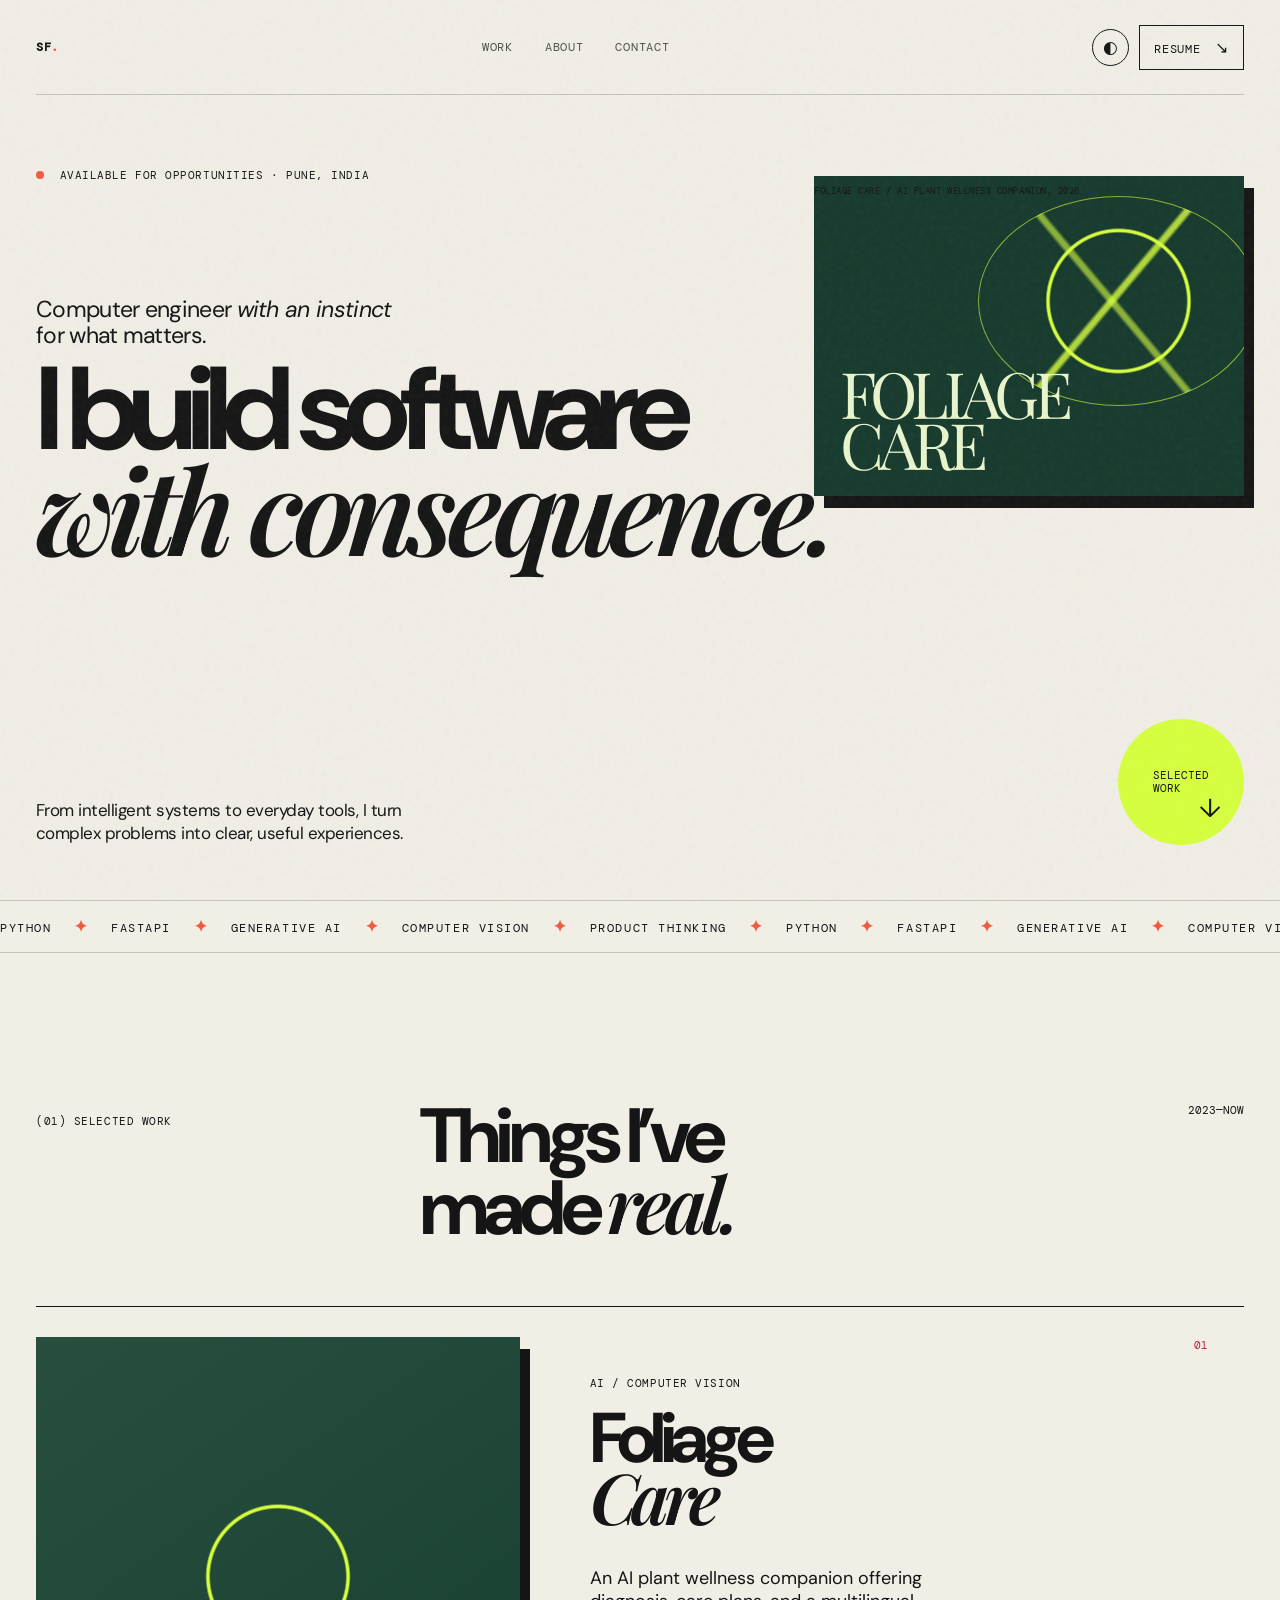
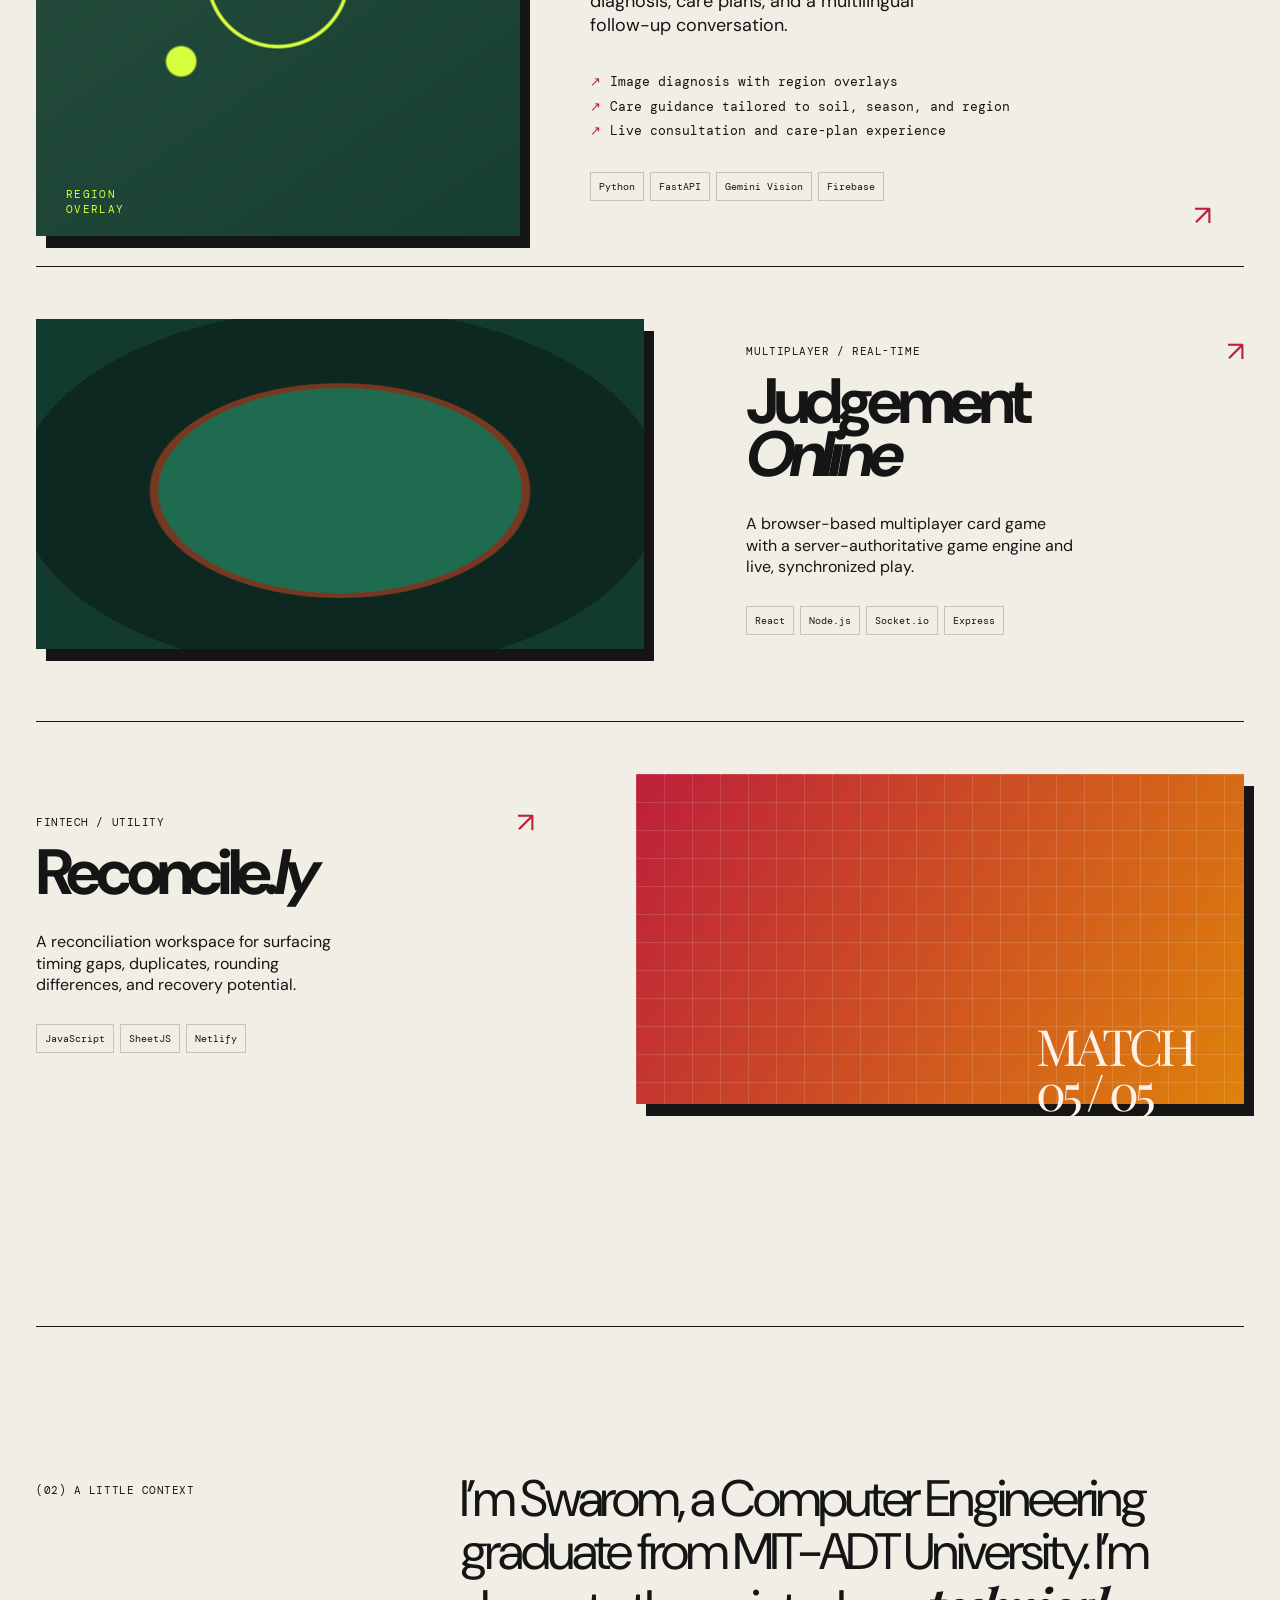
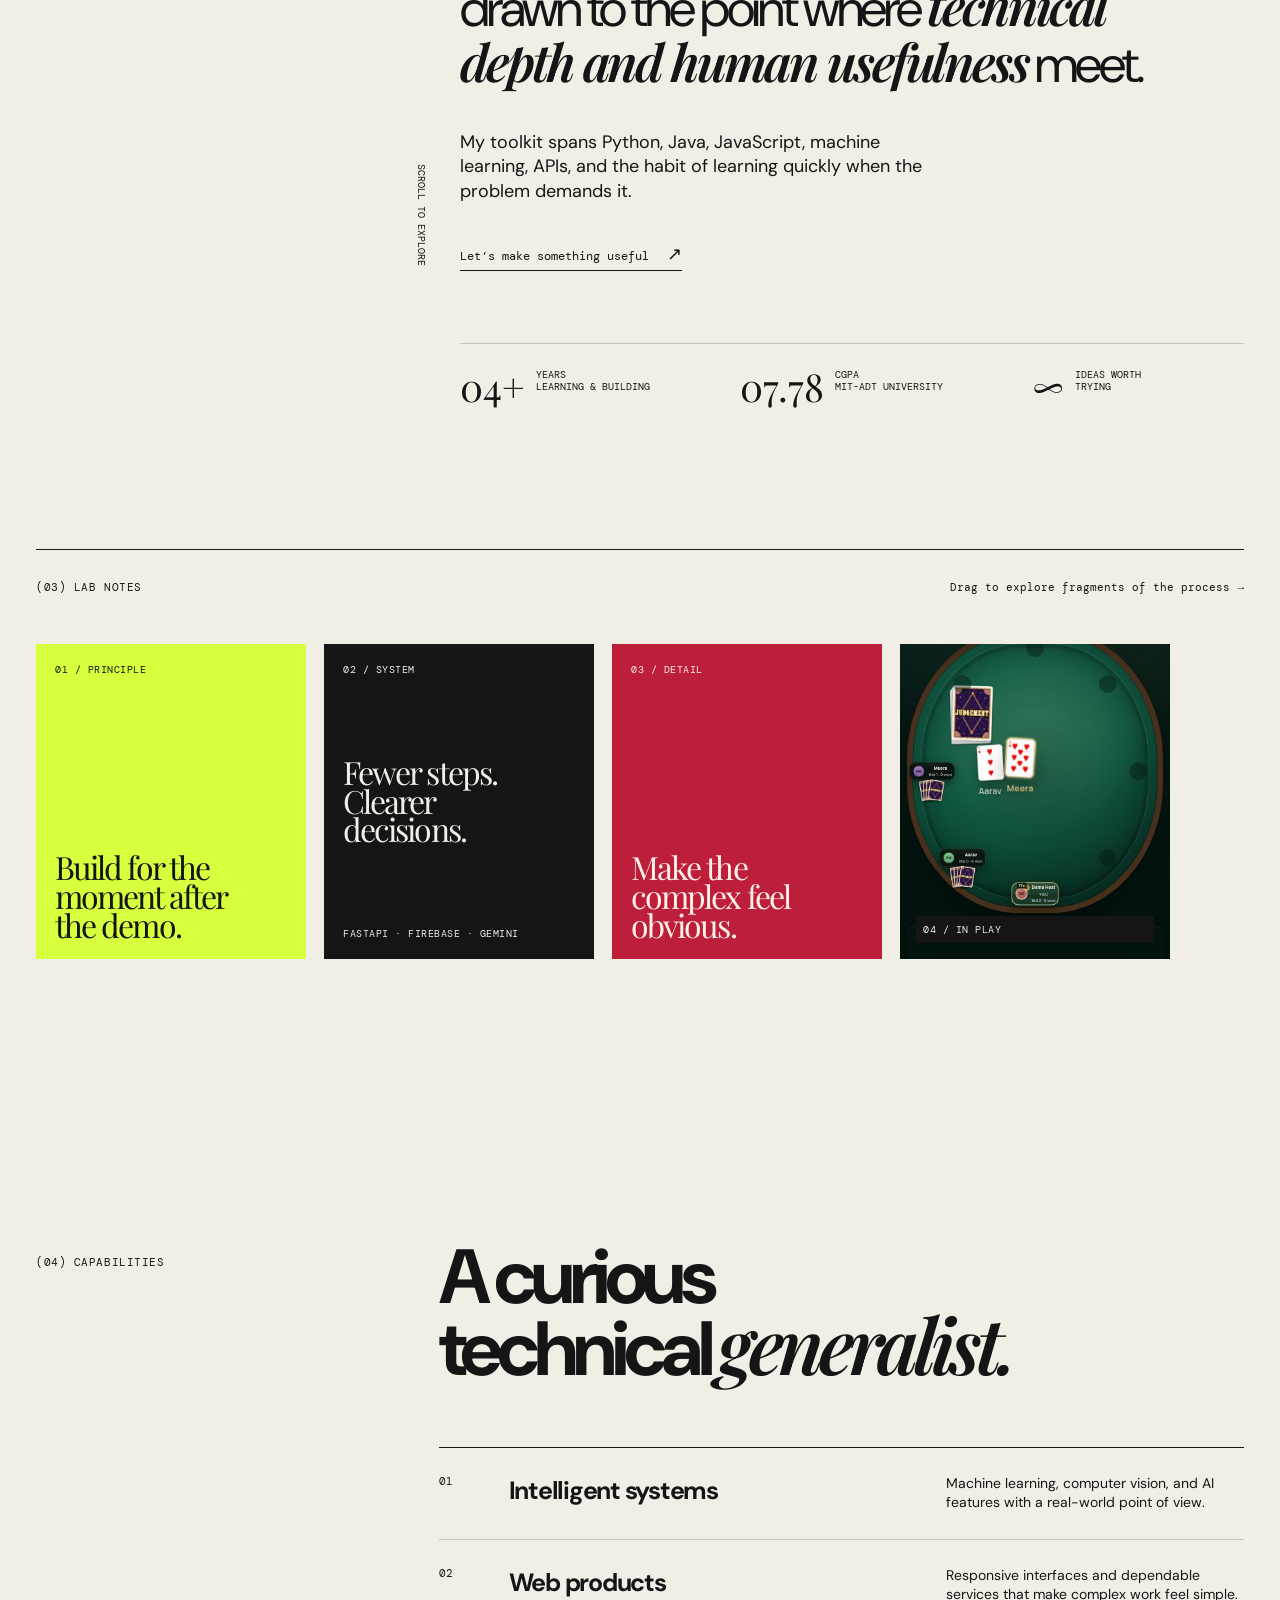
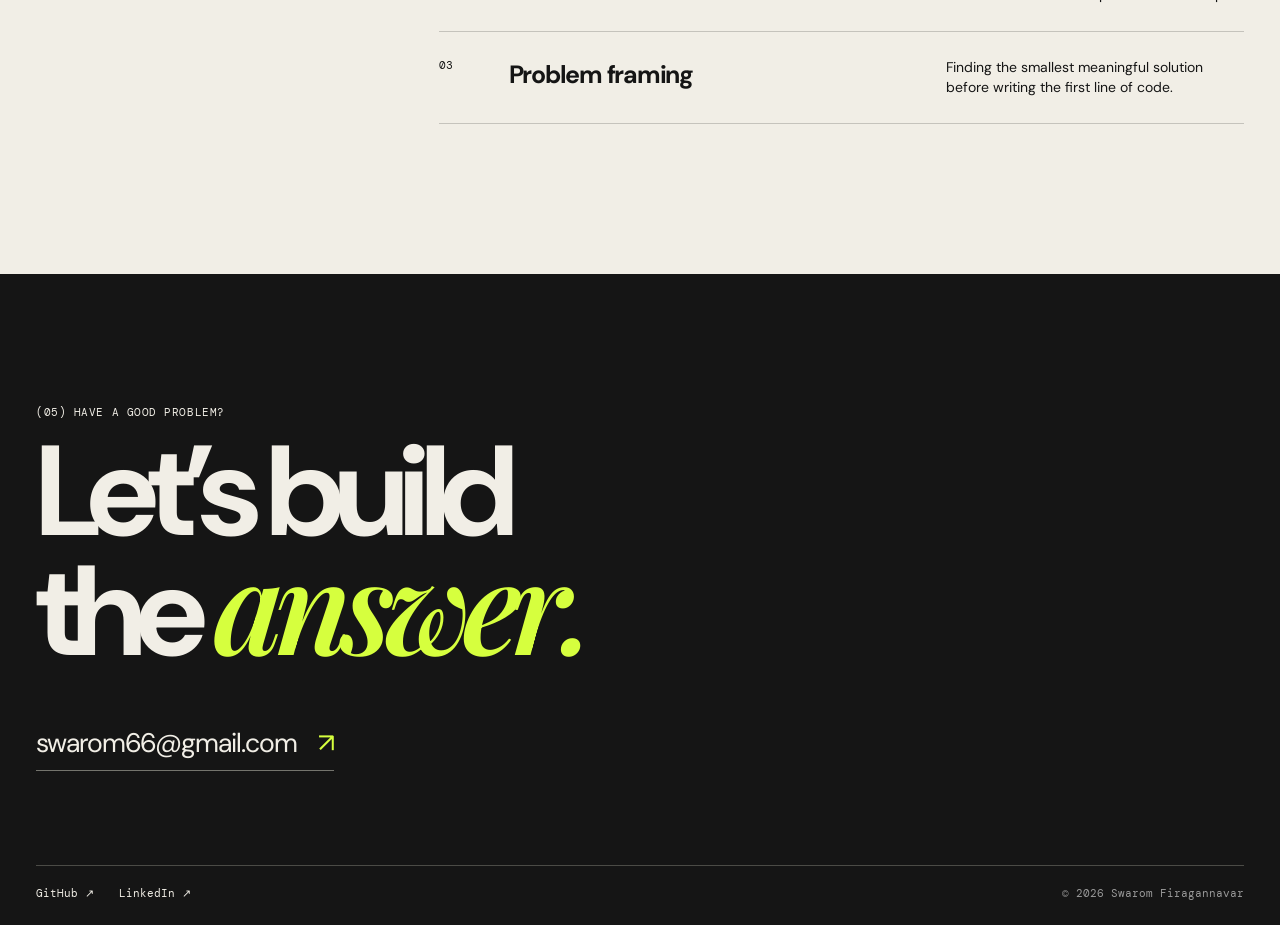
==== commit bb737f56: "feat: add project narratives and art direction for Judgement Online and Reconcile.ly - Implemented p" ====
--- a/index.html
+++ b/index.html
@@ -10,6 +10,8 @@
   <link href="https://fonts.googleapis.com/css2?family=DM+Mono:wght@400;500&family=DM+Sans:opsz,wght@9..40,400;9..40,500;9..40,700&family=Playfair+Display:ital,wght@0,600;0,700;1,600&display=swap" rel="stylesheet">
   <link rel="stylesheet" href="styles.css">
   <link rel="stylesheet" href="foliage-case-study.css">
+  <link rel="stylesheet" href="project-decks.css">
+  <link rel="stylesheet" href="project-scenes.css">
 </head>
 <body>
   <div class="grain" aria-hidden="true"></div>
@@ -56,7 +58,9 @@
     <section class="contact" id="contact"><div class="wrap reveal"><p class="eyebrow">(05) Have a good problem?</p><h2>Let’s build<br>the <em>answer.</em></h2><a class="mail-link magnetic" href="mailto:swarom66@gmail.com">swarom66@gmail.com <span>↗</span></a><div class="contact-foot"><a href="https://github.com/SlanderDome" target="_blank" rel="noreferrer">GitHub ↗</a><a href="https://linkedin.com/in/your-linkedin" target="_blank" rel="noreferrer">LinkedIn ↗</a><p>© 2026 Swarom Firagannavar</p></div></div></section>
   </main>
   <dialog class="case-study" id="caseStudy"><button class="case-close magnetic" type="button" aria-label="Close case file">×</button><div class="case-content"></div></dialog>
+  <script src="project-decks.js"></script>
   <script src="foliage-case-study.js"></script>
   <script src="script.js"></script>
+  <script src="project-scenes.js"></script>
 </body>
 </html>
--- a/project-decks.css
+++ b/project-decks.css
@@ -0,0 +1,163 @@
+/* Shared editorial rhythm; distinct materials within the case-study viewer. */
+.project[data-project]{position:relative}
+.fc-viewer[data-project="foliage"]{--fc-forest:#060a07;--fc-cream:#edf4e9;--fc-lime:#a3db49;--fc-muted:#a8bca5}
+.fc-viewer[data-project="foliage"] .fc-dark{--fc-text:#edf4e9;--fc-secondary:#b4c4af;--fc-rule:#314a35;--fc-accent:#a3db49;background:#080d09}
+.fc-viewer[data-project="foliage"] .fc-light{--fc-text:#edf4e9;--fc-secondary:#b4c4af;--fc-rule:#354f39;--fc-accent:#a3db49;background:#0e1811}
+.fc-viewer[data-project="foliage"]::backdrop{background:rgba(2,6,3,.97)}
+.fc-viewer[data-project="foliage"] .fc-slide:before{opacity:.045;color:#a3db49}
+.fc-viewer[data-project="foliage"] .fc-chrome,.fc-viewer[data-project="foliage"] .fc-navigation{border-color:#2b4030}
+.fc-viewer[data-project="foliage"] .fc-close{border-color:#547359}
+.fc-viewer[data-project="foliage"] .fc-chrome a:visited,.fc-viewer[data-project="foliage"] .fc-closing-links a:visited{color:#83c99a}
+.fc-viewer[data-project="foliage"] .fc-slide{scrollbar-color:#547359 transparent}
+.fc-viewer[data-project="foliage"] .fc-node{background:#0e1811}
+.fc-viewer[data-project="foliage"] .fc-node:before{background:#a3db49}
+.fc-viewer[data-project="foliage"] .fc-progress{background:#2b4030}
+.fc-viewer[data-project="foliage"] .fc-scan-toggle{color:#080d09}
+.fc-viewer[data-project="foliage"] .fc-source-rail code{color:#a3db49}
+.fc-viewer[data-project="judgement"]{--fc-forest:#0c261f;--fc-cream:#f2ead8;--fc-lime:#dfc783;--fc-muted:#c9c5b2}
+.fc-viewer[data-project="judgement"] .fc-dark{--fc-text:#f2ead8;--fc-secondary:#ccc8b5;--fc-rule:#607365;--fc-accent:#dfc783;background:#0c261f}
+.fc-viewer[data-project="judgement"] .fc-light{--fc-text:#223e30;--fc-secondary:#4c5c48;--fc-rule:#a8ad94;--fc-accent:#6b5428;background:#f2ead8}
+.fc-viewer[data-project="reconcile"]{--fc-forest:#35231e;--fc-cream:#f6eee3;--fc-lime:#f5bb95;--fc-muted:#d7beb0}
+.fc-viewer[data-project="reconcile"] .fc-dark{--fc-text:#f6eee3;--fc-secondary:#e2cfc2;--fc-rule:#97766a;--fc-accent:#f5bb95;background:#35231e}
+.fc-viewer[data-project="reconcile"] .fc-light{--fc-text:#38261f;--fc-secondary:#685146;--fc-rule:#bfa997;--fc-accent:#9e3b29;background:#f6eee3}
+.fc-viewer[data-project="reconcile"] .fc-slide:before{opacity:.17;background-image:linear-gradient(#9e6e4b 1px,transparent 1px),linear-gradient(90deg,#9e6e4b 1px,transparent 1px);background-size:36px 36px}
+.fc-viewer[data-project="judgement"] .fc-slide:before{opacity:.065;background-size:4px 4px}
+.fc-viewer[data-project="reconcile"] .fc-slide.fc-dark:before{opacity:.08}
+.fc-viewer[data-project="judgement"] .fc-chrome,.fc-viewer[data-project="judgement"] .fc-navigation{border-color:#6b7056}
+.fc-viewer[data-project="reconcile"] .fc-chrome,.fc-viewer[data-project="reconcile"] .fc-navigation{border-color:#97766a}
+.fc-viewer[data-project="judgement"] .fc-closing-links a,.fc-viewer[data-project="reconcile"] .fc-closing-links a{color:var(--fc-text)}
+.fc-viewer[data-project="judgement"] .fc-closing-links a:visited,.fc-viewer[data-project="reconcile"] .fc-closing-links a:visited{color:var(--fc-accent)}
+.fc-detail{font:16px/1.6 var(--sans);color:var(--fc-secondary);margin:20px 0 0;max-width:650px}
+.jd-opening{display:grid;grid-template-columns:1.2fr .8fr;gap:24px 5vw}
+.jd-opening h2{font-size:clamp(62px,7vw,104px)}
+.jd-opening .fc-photo{grid-column:1/-1}
+.jd-opening .fc-photo img{max-height:390px}
+.jd-opening-note{align-self:end;font:24px/1.4 var(--serif);margin:0 0 10px;max-width:330px;color:var(--fc-secondary)}
+.jd-opening .fc-margin-note{grid-column:1/-1;margin:0}
+.jd-room-layout{display:grid;grid-template-columns:1fr 1fr;gap:5vw;margin-top:36px;align-items:center}
+.jd-table-ring{position:relative;width:100%;max-width:460px;aspect-ratio:1.1;margin:auto;border:1px solid #9c885b;border-radius:50%;background:radial-gradient(ellipse,#1e5945,#163d30 62%,#0b261f 64%);box-shadow:inset 0 0 0 14px #123328,inset 0 0 0 15px #776345,0 12px 25px #10291d26;color:#f2ead8}
+.jd-table-center{position:absolute;inset:26%;display:flex;flex-direction:column;justify-content:center;text-align:center}
+.jd-table-center>span,.jd-loop-center>span{font:10px var(--mono);letter-spacing:.08em;color:#dfc783}
+.jd-table-center strong{font:23px/1.15 var(--serif);font-weight:400;margin-top:15px}
+.jd-table-center em{color:#dfc783}
+.jd-seat{position:absolute;left:var(--seat-x);top:var(--seat-y);transform:translate(-50%,-50%);height:34px;width:44px;background:#173b2e;border:1px solid #ab9764;border-radius:50%;display:grid;place-items:center}
+.jd-seat>span{font:9px var(--mono);color:#f2ead8}
+.jd-mini-card{position:absolute;top:34px;left:11px;display:grid;place-items:center;width:23px;height:31px;font-style:normal;color:#203b2b;background:#f2ead8;border:1px solid #c2aa68;border-radius:2px;box-shadow:2px 2px 0 #0003;opacity:0;transition:opacity 420ms}
+.jd-dealt .jd-mini-card{opacity:1}
+.jd-deal-toggle{display:flex;justify-content:space-between;gap:35px;align-items:center;margin:25px auto 0;padding:12px 18px;border:1px solid var(--fc-text);background:transparent;color:var(--fc-text);min-height:48px;font:12px var(--mono)}
+.jd-table-study .fc-footnote{text-align:center}
+.jd-invitation .fc-photo img{max-height:300px}
+.jd-invitation>p{font:18px/1.5 var(--sans)}
+.jd-invitation>.fc-detail{font-size:16px}
+.jd-loop-layout{display:grid;grid-template-columns:1.25fr 1fr;gap:5vw;align-items:center;margin-top:20px}
+.jd-state-ring{position:relative;aspect-ratio:1;width:100%;max-width:510px;color:var(--fc-accent)}
+.jd-state-ring svg{position:absolute;inset:0;width:100%;height:100%}
+.jd-state-ring ol{list-style:none;margin:0;padding:0}
+.jd-phase{position:absolute;left:var(--phase-x);top:var(--phase-y);transform:translate(-50%,-50%);text-align:center;width:113px;background:var(--fc-forest);padding:9px 2px}
+.jd-phase span{display:block;font:12px var(--mono);color:var(--fc-accent);margin-bottom:7px}
+.jd-phase strong{font:15px var(--sans);color:var(--fc-text)}
+.jd-loop-center{position:absolute;inset:32%;display:flex;flex-direction:column;justify-content:center;text-align:center}
+.jd-loop-center strong{font:29px/1.1 var(--serif);font-weight:400;color:var(--fc-text);margin-top:15px}
+.jd-loop-copy>p:first-child{font:24px/1.4 var(--serif);color:var(--fc-text);margin:0}
+.jd-notes{margin:24px 0 0}
+.jd-notes>div{padding:15px 0;border-top:1px solid var(--fc-rule)}
+.jd-notes dt{font:12px var(--mono);color:var(--fc-accent)}
+.jd-notes dd{font:16px/1.5 var(--sans);margin:8px 0 0;color:var(--fc-secondary)}
+.jd-play-layout{display:grid;grid-template-columns:.8fr 1.2fr;gap:8vw;align-items:start;margin-top:35px}
+.jd-play-layout .fc-photo{max-width:300px;justify-self:center}
+.jd-play-layout .fc-photo img{max-height:600px}
+.jd-rules section{padding:23px 0;border-top:1px solid var(--fc-rule)}
+.jd-rules section>span{font:12px var(--mono);color:var(--fc-secondary)}
+.jd-rules h3{font:29px var(--serif);margin:10px 0}
+.jd-rules p{font:17px/1.55 var(--sans);margin:0}
+.jd-rules>.fc-detail{font-size:16px;margin-top:24px}
+.jd-swimlane{margin-top:35px}
+.jd-lane-labels{display:flex;justify-content:space-between;padding-bottom:14px;border-bottom:1px solid var(--fc-rule);font:12px var(--mono);letter-spacing:.07em;color:var(--fc-accent)}
+.jd-swimlane ol{display:grid;grid-template-columns:repeat(4,1fr);gap:26px;list-style:none;padding:24px 0;margin:0}
+.jd-swimlane li{position:relative}
+.jd-swimlane li:not(:last-child):after{content:'→';position:absolute;right:0;top:35px;font-size:22px;color:var(--fc-accent)}
+.jd-swimlane li>span{display:block;font:11px var(--mono);color:var(--fc-secondary)}
+.jd-swimlane li strong{display:block;font:23px/1.2 var(--serif);margin:19px 12px 15px 0;max-width:170px}
+.jd-swimlane li p{font:16px/1.5 var(--sans);color:var(--fc-secondary);margin:0}
+.jd-private-hands{border-top:1px solid var(--fc-rule);display:flex;justify-content:space-between;gap:20px;padding-top:27px}
+.jd-private-hands>span{font:11px/1.6 var(--mono);color:var(--fc-accent)}
+.jd-private-hands b{font:15px var(--sans);color:var(--fc-text)}
+.jd-timeline{display:grid;grid-template-columns:repeat(4,1fr);list-style:none;padding:0;margin:42px 0;border-top:1px solid var(--fc-rule);gap:25px}
+.jd-timeline li{padding-top:24px}
+.jd-timeline strong{font:70px/.9 var(--serif);letter-spacing:-.07em;color:var(--fc-accent)}
+.jd-timeline strong small{font:22px var(--mono);letter-spacing:0}
+.jd-timeline h3{font:26px var(--serif);margin:20px 0 10px}
+.jd-timeline p{font:16px/1.5 var(--sans);color:var(--fc-secondary);max-width:210px;margin:0}
+.jd-return{border-top:1px solid var(--fc-rule);padding-top:26px;display:grid;grid-template-columns:1fr 1.5fr;gap:14px 35px}
+.jd-return>span{grid-column:1/-1;font:11px/1.6 var(--mono);color:var(--fc-secondary)}
+.jd-return h3{font:36px/1.1 var(--serif);margin:0;grid-row:2/4}
+.jd-return p{font:17px/1.5 var(--sans);margin:0}
+.jd-return .fc-detail{font-size:16px}
+.jd-ending{display:grid;grid-template-columns:1.3fr 1fr;gap:40px 5vw}
+.jd-ending-suits{font:clamp(48px,8vw,100px)/1.3 var(--serif);letter-spacing:.04em;align-self:end;color:var(--fc-accent)}
+.jd-ending-suits span{color:#c98770}
+.jd-ending-copy{grid-column:2;grid-row:1/3;align-self:center}
+.jd-ending-copy>p:first-child{font:23px/1.45 var(--serif);margin:0}
+.jd-ending-copy .fc-tech{margin-top:30px}
+.rc-opening{display:grid;grid-template-columns:1.5fr 1fr;gap:25px 4vw}
+.rc-opening-summary{align-self:end;text-align:right}
+.rc-opening-summary p{font:29px var(--serif);margin:0 0 12px}
+.rc-opening-summary span{font:10px/1.6 var(--mono);color:var(--fc-secondary)}
+.rc-opening .fc-photo{grid-column:1/-1}
+.rc-opening .fc-photo img{max-height:440px}
+.rc-opening .fc-margin-note{grid-column:1/-1;margin:0}
+.rc-ledger-study{display:grid;grid-template-columns:1fr .65fr 1fr;align-items:center;margin:40px 0}
+.rc-ledger-column>span{font:12px var(--mono);letter-spacing:.08em;color:var(--fc-accent)}
+.rc-ledger-column p{font:16px var(--mono);display:flex;justify-content:space-between;padding:20px 0;border-bottom:1px solid var(--fc-rule);margin:0}
+.rc-ledger-column b{font-weight:400}
+.rc-ledger-study svg{height:210px;width:100%;fill:none;stroke:var(--fc-accent);stroke-width:1.3;margin-top:25px}
+.rc-unmatched{stroke:#e75a42}
+.rc-gap-caption{display:grid;grid-template-columns:1fr 1.4fr;gap:20px 60px}
+.rc-gap-caption>p:first-child{font:30px/1.2 var(--serif);margin:0}
+.rc-gap-caption>p:nth-child(2){font:17px/1.5 var(--sans);margin:0;color:var(--fc-secondary)}
+.rc-gap-caption>span{grid-column:1/-1;font:10px var(--mono);color:var(--fc-secondary)}
+.rc-filmstrip{display:grid;grid-template-columns:repeat(3,1fr);align-items:start;gap:24px;margin-top:38px}
+.rc-filmstrip .fc-photo:nth-child(2){margin-top:55px}
+.rc-filmstrip .fc-photo:nth-child(3){margin-top:105px}
+.rc-filmstrip img{max-height:330px}
+.rc-product-story{display:grid;grid-template-columns:1fr 1fr;gap:45px;margin-top:35px}
+.rc-product-story p{font:17px/1.6 var(--sans);margin:0}
+.rc-product-story b{font-weight:500;color:var(--fc-accent)}
+.rc-matching-layout{display:grid;grid-template-columns:1.3fr 1fr;gap:6vw;margin-top:35px}
+.rc-sample{border-top:1px solid var(--fc-rule);padding-top:20px}
+.rc-sample-controls{display:flex;flex-wrap:wrap;gap:8px}
+.rc-sample-controls button{min-height:44px;border:1px solid var(--fc-rule);color:var(--fc-text);background:transparent;padding:10px 12px;font:11px var(--mono)}
+.rc-sample-controls button[aria-pressed="true"]{background:var(--fc-accent);color:#35231e;border-color:var(--fc-accent)}
+.rc-sample-result{margin-top:25px;min-height:280px}
+.rc-reference{font:26px var(--mono);letter-spacing:-.04em}
+.rc-sample-result dl{display:grid;grid-template-columns:1fr 1fr;gap:25px;padding-bottom:18px;border-bottom:1px solid var(--fc-rule)}
+.rc-sample-result dt{font:10px var(--mono);color:var(--fc-secondary)}
+.rc-sample-result dd{font:22px var(--mono);margin:10px 0 0}
+.rc-match-line{display:block;height:50px;width:100%;fill:none;stroke:var(--fc-accent);stroke-width:1.3}
+.rc-match-line path{stroke-dasharray:420;animation:rc-join 600ms cubic-bezier(.22,1,.36,1) both}
+.jd-private-hands>span{position:relative}
+.jd-private-hands>span:before{content:'';position:absolute;top:-27px;left:0;height:18px;border-left:1px solid var(--fc-rule)}
+@keyframes rc-join{from{stroke-dashoffset:420}to{stroke-dashoffset:0}}
+.rc-sample-result>strong{display:block;color:var(--fc-accent);font:18px var(--mono);margin-top:15px}
+.rc-sample-result>p{font:16px/1.5 var(--sans);color:var(--fc-secondary);margin:15px 0 0}
+.rc-match-notes h3{font:30px var(--serif);margin:0 0 20px}
+.rc-match-notes ol{padding-left:20px;margin:0}
+.rc-match-notes li{font:17px/1.5 var(--sans);margin-bottom:18px;color:var(--fc-secondary)}
+.rc-browser-boundary{border:1px solid var(--fc-rule);margin:35px 0 0}
+.rc-browser-bar{padding:14px 20px;border-bottom:1px solid var(--fc-rule);display:flex;gap:25px;font:11px var(--mono);color:var(--fc-accent)}
+.rc-browser-bar b{font-weight:400}
+.rc-pipeline{list-style:none;display:grid;grid-template-columns:repeat(3,1fr);margin:0;padding:25px 30px;gap:28px}
+.rc-pipeline li{padding-top:15px;border-top:1px solid var(--fc-rule)}
+.rc-pipeline li>span{font:13px var(--mono);color:var(--fc-accent)}
+.rc-pipeline h3{font:27px var(--serif);margin:10px 0}
+.rc-pipeline p{font:16px/1.5 var(--sans);color:var(--fc-secondary);margin:0}
+.rc-ending{display:grid;grid-template-columns:1.1fr 1fr;gap:30px 6vw}
+.rc-ending .fc-heading{grid-column:1;grid-row:1}
+.rc-ending-media{grid-column:2;grid-row:1;align-self:center}
+.rc-ending-copy{grid-column:1/-1;display:grid;grid-template-columns:1fr 1fr;gap:15px 6vw;border-top:1px solid var(--fc-rule);padding-top:25px}
+.rc-ending-copy>p:first-child{font:24px/1.4 var(--serif);margin:0}
+.rc-ending-copy .fc-detail{margin:0}
+.rc-ending-copy .fc-tech{margin:15px 0 0}
+.rc-ending-copy .fc-closing-links{align-self:end}
+@media(max-width:1050px){.jd-loop-layout{gap:30px;grid-template-columns:1.2fr 1fr}.jd-phase{width:95px}.jd-phase strong{font-size:13px}.jd-loop-center strong{font-size:23px}.jd-table-center strong{font-size:20px}.rc-filmstrip{gap:14px}.jd-swimlane ol{gap:20px}}
+@media(max-width:719px){.jd-opening,.jd-ending,.rc-opening,.rc-ending{display:flex;flex-direction:column;gap:27px}.jd-opening h2{font-size:62px}.jd-opening .fc-photo{order:1}.jd-opening .jd-opening-note{order:2;font-size:21px;align-self:start}.jd-opening .fc-margin-note{order:3}.jd-opening .fc-photo img,.rc-opening .fc-photo img{max-height:none}.jd-room-layout,.jd-loop-layout,.jd-play-layout,.rc-matching-layout{display:flex;flex-direction:column;gap:35px;margin-top:30px}.jd-room-layout>*,.jd-loop-layout>*,.rc-matching-layout>*{width:100%}.jd-table-center strong{font-size:20px}.jd-table-center>span{font-size:9px}.jd-seat{width:36px;height:30px}.jd-seat>span{font-size:8px}.jd-mini-card{top:29px}.jd-invitation>p{font-size:17px}.jd-state-ring{aspect-ratio:auto;max-width:none}.jd-state-ring svg,.jd-loop-center{display:none}.jd-state-ring ol{display:flex;flex-direction:column;border-left:1px solid var(--fc-rule);margin-left:10px;padding-left:24px}.jd-phase{position:relative;left:auto;top:auto;transform:none;text-align:left;width:auto;padding:16px 0;background:transparent;border-bottom:1px solid var(--fc-rule)}.jd-phase:before{content:'';position:absolute;left:-28px;top:21px;width:7px;height:7px;border-radius:50%;background:var(--fc-accent)}.jd-phase span{display:inline;margin-right:15px}.jd-phase strong{font-size:18px}.jd-play-layout .fc-photo{width:100%;max-width:300px}.jd-play-layout .fc-photo img{max-height:none}.jd-rules p{font-size:16px}.jd-swimlane ol{grid-template-columns:1fr;gap:25px}.jd-swimlane li:not(:last-child):after{content:'↓';right:10px;top:35px}.jd-swimlane li strong{max-width:none;font-size:27px;margin:12px 30px 10px 0}.jd-private-hands{flex-direction:column;gap:20px}.jd-private-hands>span{font-size:13px}.jd-private-hands b{font-size:16px}.jd-timeline{grid-template-columns:1fr 1fr;gap:30px 20px}.jd-timeline strong{font-size:60px}.jd-return{display:block}.jd-return>span{display:block;font-size:10px}.jd-return h3{font-size:32px;margin:18px 0}.jd-return .fc-detail{margin-top:18px}.jd-ending-suits{font-size:60px;align-self:start}.jd-ending-copy>p:first-child{font-size:21px}.rc-opening .fc-photo{order:1}.rc-opening-summary{order:2;text-align:left;align-self:start}.rc-opening .fc-margin-note{order:3}.rc-ledger-study{grid-template-columns:1fr;margin:30px 0;gap:20px}.rc-ledger-study svg{height:60px;margin:0}.rc-ledger-column>span{font-size:13px}.rc-ledger-column p{font-size:15px;padding:18px 0}.rc-gap-caption{display:block}.rc-gap-caption>p:nth-child(2){margin:20px 0;font-size:16px}.rc-gap-caption>span{font-size:10px;line-height:1.6}.rc-filmstrip{display:flex;flex-direction:column;gap:30px}.rc-filmstrip .fc-photo:nth-child(n){margin:0;width:100%}.rc-filmstrip img{max-height:none}.rc-product-story{display:block}.rc-product-story p{font-size:16px;margin-top:24px}.rc-sample-result dd{font-size:18px}.rc-sample-controls button{font-size:12px}.rc-match-notes li{font-size:16px}.rc-browser-bar{padding:15px;gap:12px;font-size:9px}.rc-pipeline{grid-template-columns:1fr;padding:24px;gap:20px}.rc-ending-copy{display:block}.rc-ending-copy>p:first-child{font-size:22px}.rc-ending-copy .fc-detail{margin-top:22px}.rc-ending-copy .fc-tech{margin:25px 0}.rc-ending-media{width:100%}}
--- a/project-scenes.css
+++ b/project-scenes.css
@@ -0,0 +1,49 @@
+/* Decorative marginalia. The content box and original artwork never change. */
+.project-scene {
+  --scene-ink: #456c43;
+  --scene-accent: #9dbd43;
+  --scene-width: clamp(14px, calc((100vw - 1240px) / 2 - 12px), 112px);
+  position: absolute;
+  inset: 0;
+  pointer-events: none;
+  user-select: none;
+  opacity: 0;
+  contain: style;
+}
+.project-scene *, .project-scene::before { pointer-events: none; }
+.scene-edge { position: absolute; top: 5%; height: 90%; width: var(--scene-width); overflow: hidden; }
+.scene-edge-left { right: calc(100% + 8px); }
+.scene-edge-right { left: calc(100% + 8px); }
+.scene-edge svg { display: block; width: 100%; height: 100%; overflow: hidden; }
+.scene-line { fill: none; stroke: var(--scene-ink); stroke-width: 1; vector-effect: non-scaling-stroke; }
+.scene-fine { stroke-width: .55; opacity: .45; }
+.scene-draw { stroke-dasharray: 1; stroke-dashoffset: 1; }
+.scene-leaf { fill: var(--scene-accent); fill-opacity: .22; stroke: var(--scene-ink); stroke-width: .8; transform-box: fill-box; transform-origin: bottom center; }
+.scene-leaf-vein { fill: none; stroke: var(--scene-ink); stroke-width: .55; }
+.scene-detail { fill: var(--scene-ink); font: 7px var(--mono); letter-spacing: 1px; }
+.scene-judgement { --scene-ink: #947743; --scene-accent: #173e30; }
+.scene-judgement .scene-edge { background: radial-gradient(ellipse at center, #24543b18, transparent 70%); }
+.scene-card { transform-box: fill-box; transform-origin: 50% 100%; }
+.scene-card-body { fill: #183c2e; stroke: #ad9054; stroke-width: .8; }
+.scene-card-border { fill: none; stroke: #c4ac75; stroke-width: .5; opacity: .65; }
+.scene-suit { fill: #dccb99; font: 21px Georgia, serif; text-anchor: middle; }
+.scene-reconcile { --scene-ink: #ae563e; --scene-accent: #ae563e; }
+.scene-transaction { fill: var(--paper); stroke: var(--scene-ink); stroke-width: 1; }
+.scene-transaction-fill { fill: var(--scene-ink); }
+.scene-match { fill: none; stroke: var(--scene-ink); stroke-width: 1.2; }
+body.night .scene-foliage { --scene-ink: #87b57d; --scene-accent: #b5da60; }
+body.night .scene-reconcile { --scene-ink: #dd957c; }
+body.night .scene-judgement { --scene-ink: #c1a672; }
+@media (min-width: 721px) and (max-width: 1311px) { .project-scene { --scene-width: 25px; } }
+@media (max-width: 720px) {
+  .project-scene { --scene-width: 13px; }
+  .scene-edge-left { right: calc(100% + 3px); }
+  .scene-edge-right { left: calc(100% + 3px); }
+  .scene-detail, .scene-fine, .scene-extra { display: none; }
+  .scene-edge { top: 9%; height: 78%; }
+}
+@media (prefers-reduced-motion: reduce) {
+  .project-scene { opacity: .65 !important; }
+  .scene-draw { stroke-dashoffset: 0 !important; }
+  .project-scene * { animation: none !important; transition: none !important; }
+}
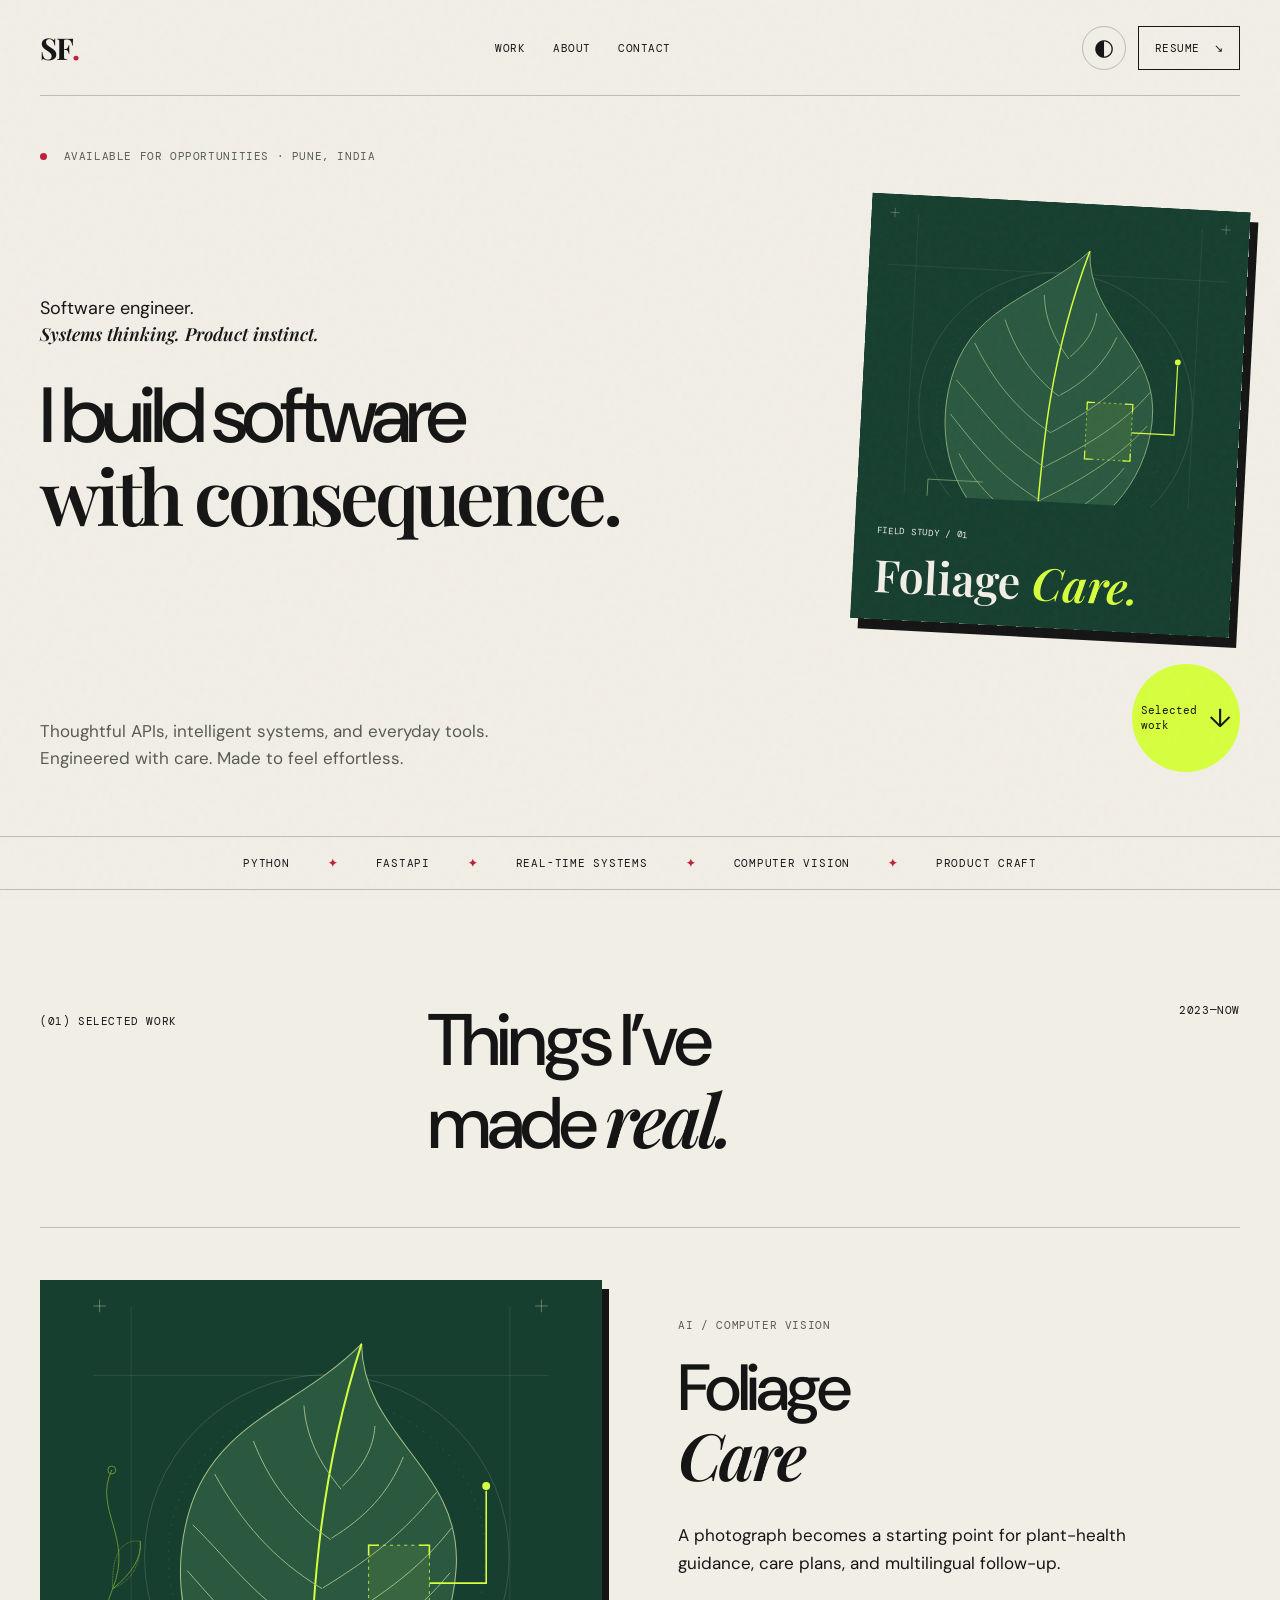
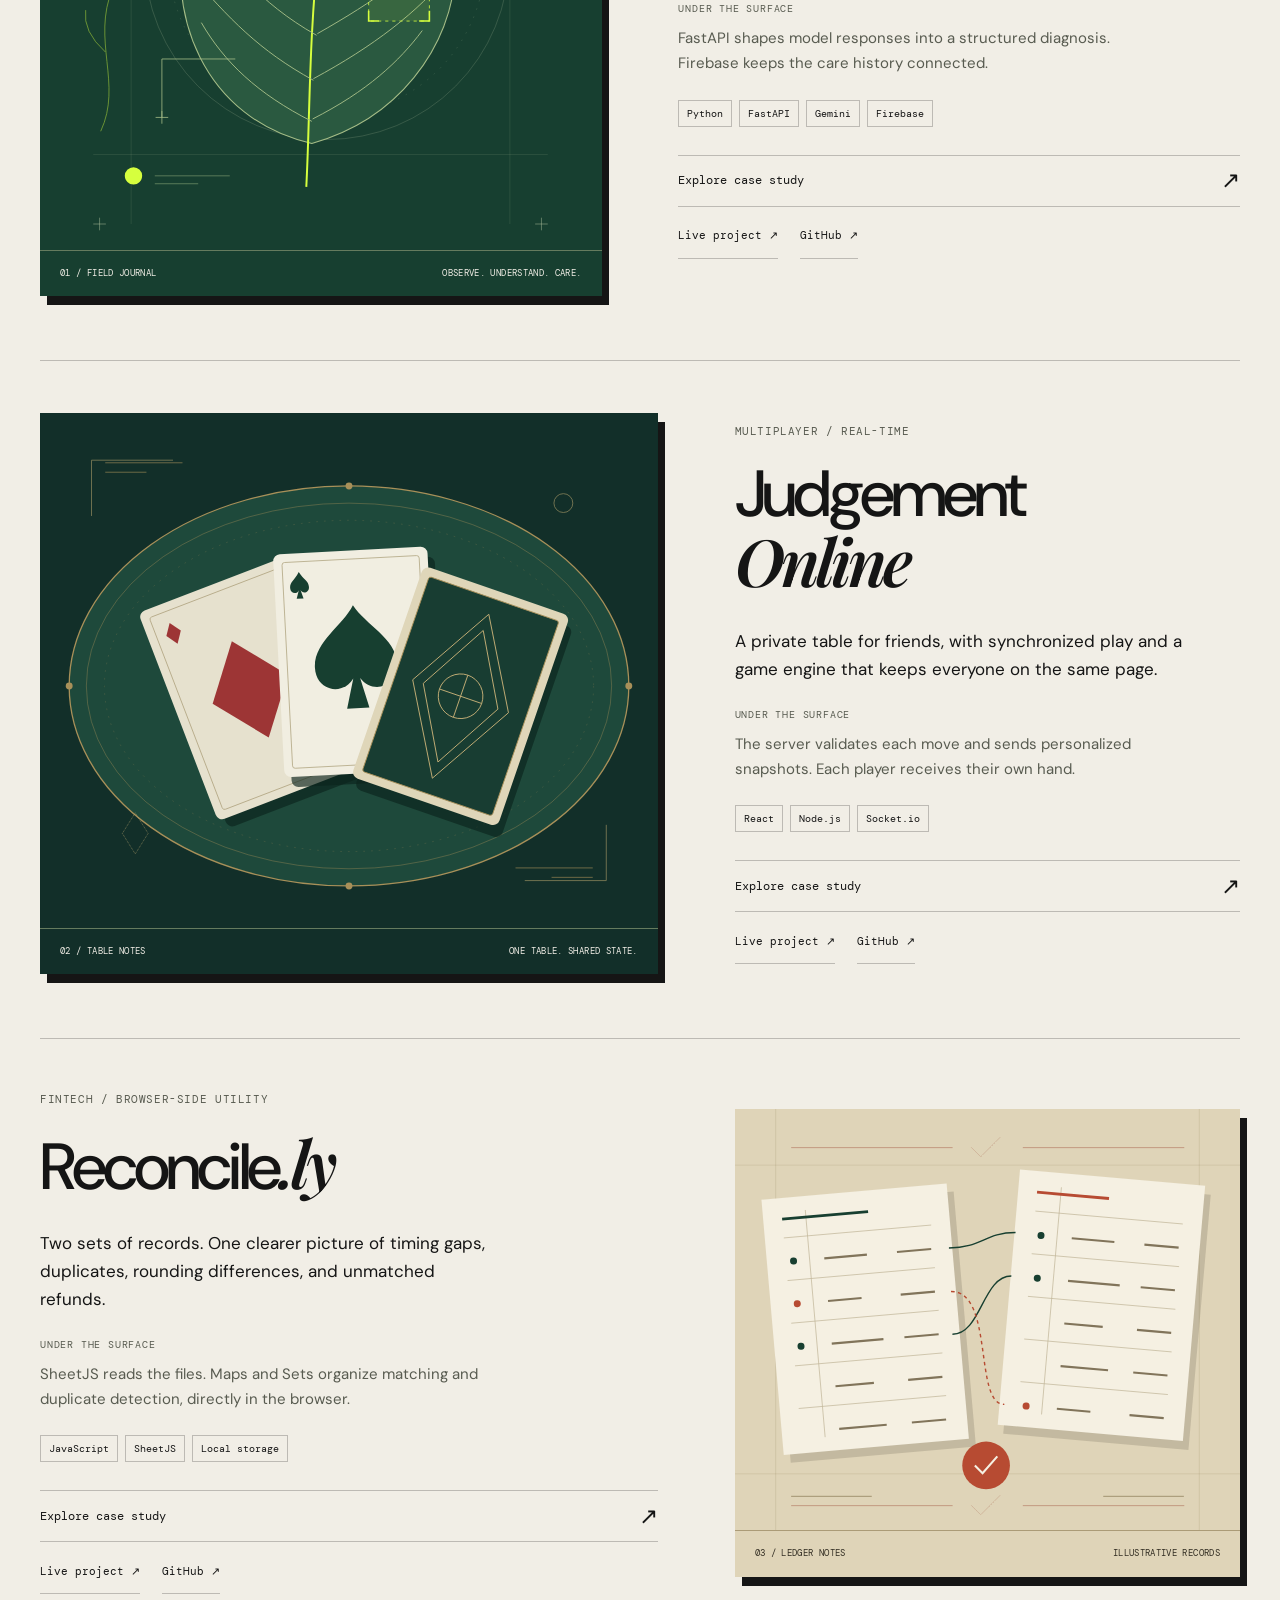
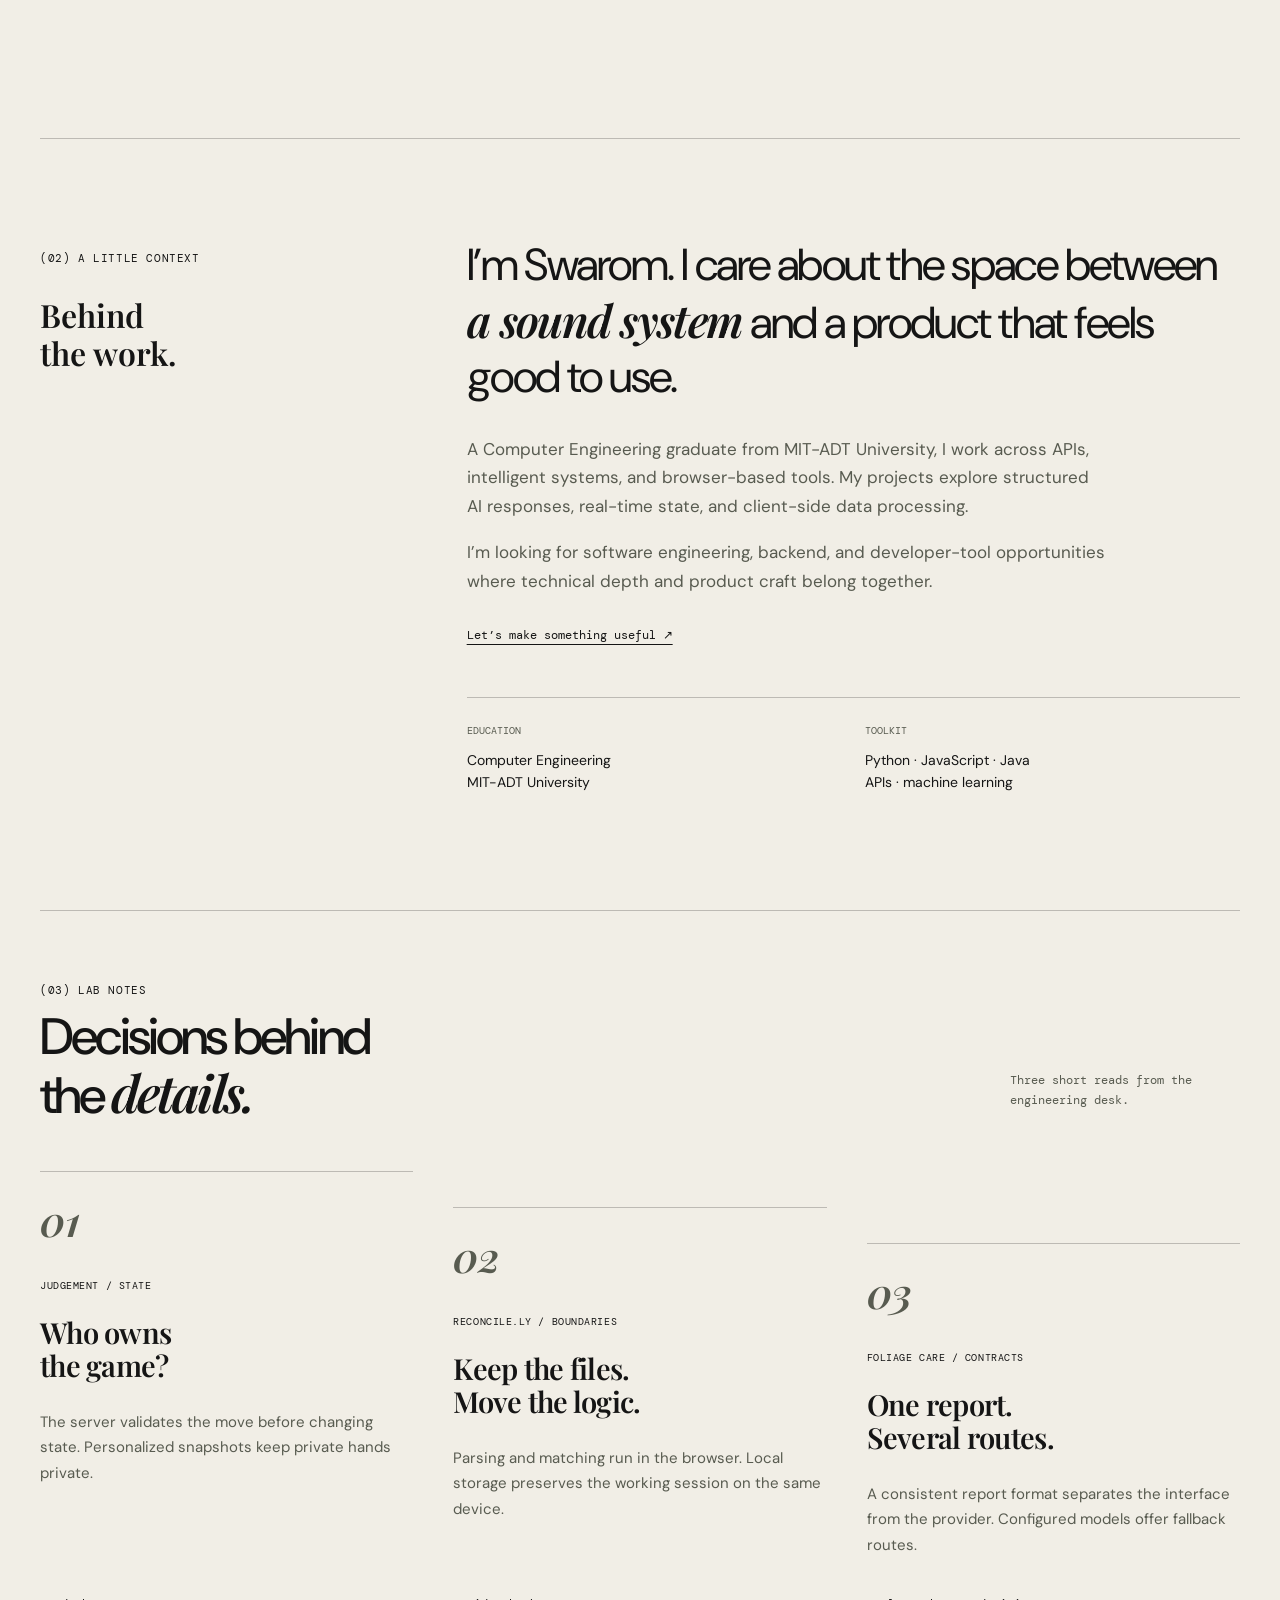
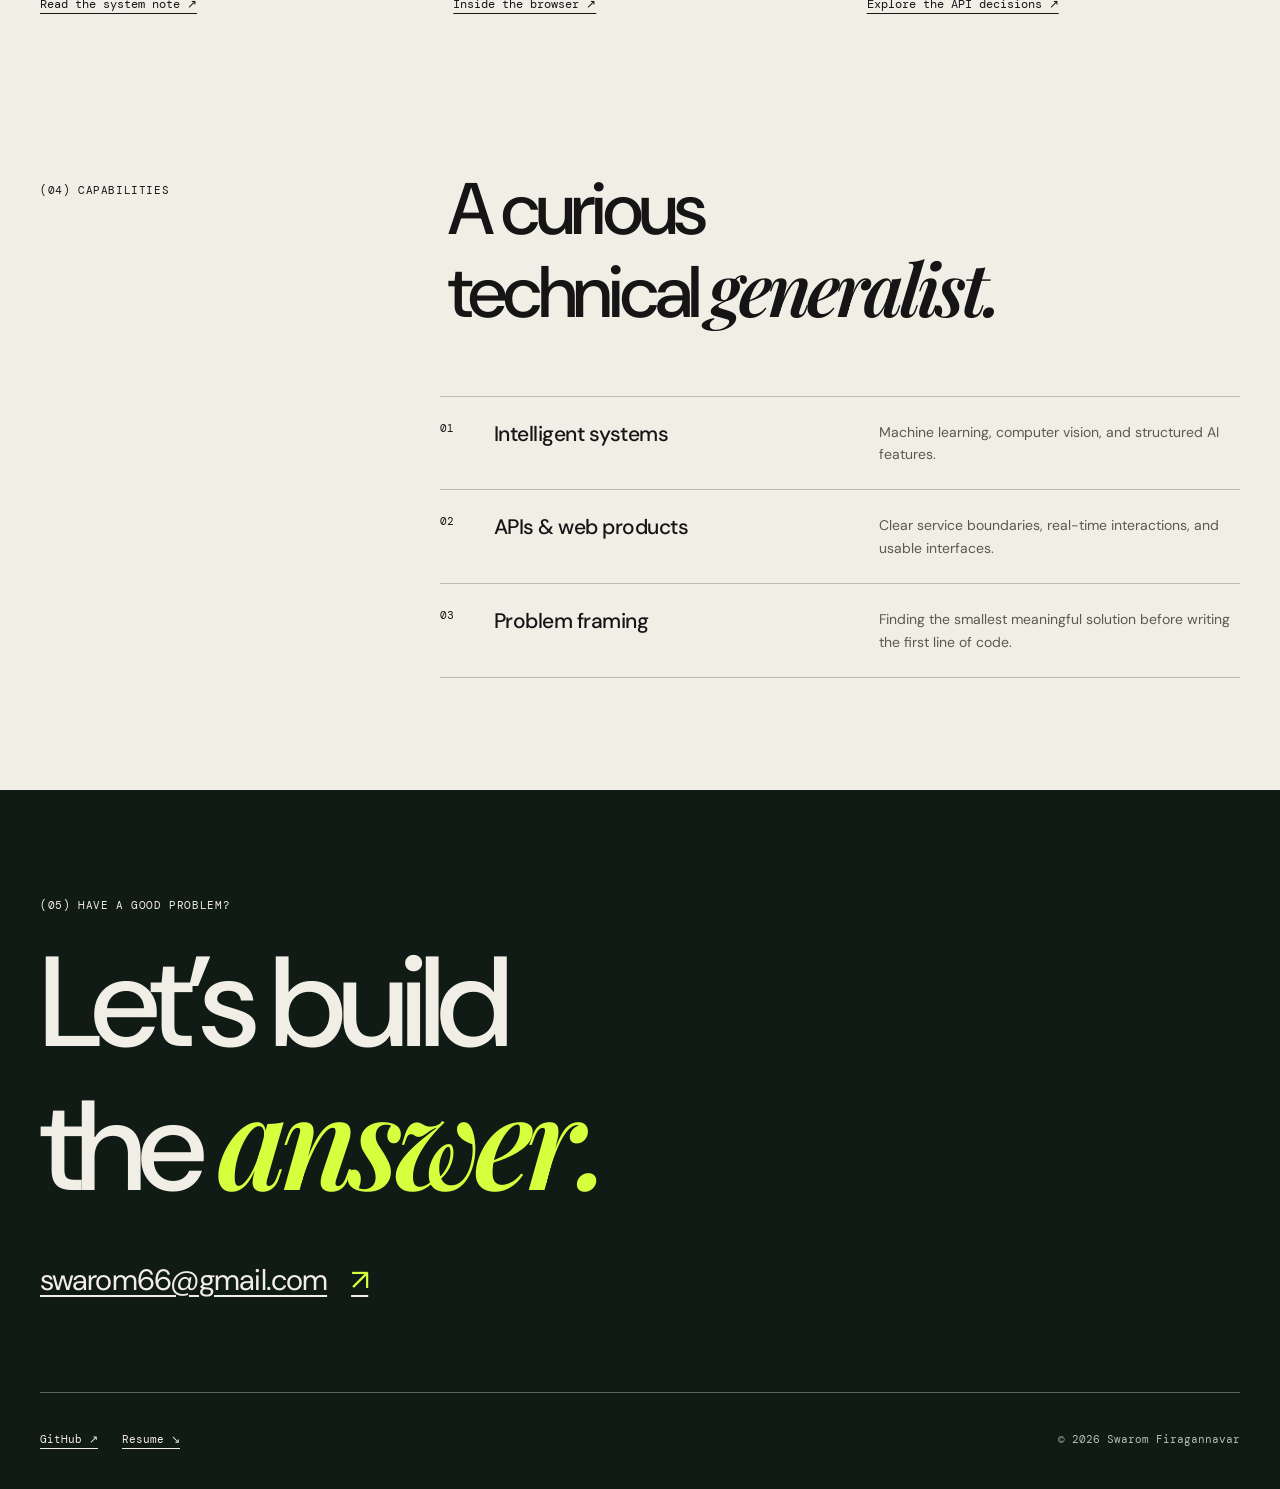
==== commit 9bcc5353: "yes" ====
--- a/index.html
+++ b/index.html
@@ -3,7 +3,7 @@
 <head>
   <meta charset="UTF-8">
   <meta name="viewport" content="width=device-width, initial-scale=1.0">
-  <meta name="description" content="Swarom Firagannavar — computer engineer building useful, intelligent software.">
+  <meta name="description" content="Swarom Firagannavar, software engineer building thoughtful APIs, intelligent systems, and web products with an eye for craft.">
   <title>Swarom Firagannavar — Software Engineer</title>
   <link rel="preconnect" href="https://fonts.googleapis.com">
   <link rel="preconnect" href="https://fonts.gstatic.com" crossorigin>
@@ -11,53 +11,50 @@
   <link rel="stylesheet" href="styles.css">
   <link rel="stylesheet" href="foliage-case-study.css">
   <link rel="stylesheet" href="project-decks.css">
-  <link rel="stylesheet" href="project-scenes.css">
 </head>
 <body>
+  <a class="skip-link" href="#main">Skip to content</a>
   <div class="grain" aria-hidden="true"></div>
   <div class="cursor-dot" aria-hidden="true"></div><div class="cursor-ring" aria-hidden="true"></div>
   <div class="progress" aria-hidden="true"><span></span></div>
-  <header class="nav wrap">
-    <a class="monogram" href="#top" aria-label="Back to top">SF<span>.</span></a>
+  <header class="nav wrap" id="top">
+    <a class="monogram" href="#top" aria-label="Swarom Firagannavar, back to top">SF<span>.</span></a>
     <nav aria-label="Main navigation"><a href="#work">Work</a><a href="#about">About</a><a href="#contact">Contact</a></nav>
-    <div class="nav-actions"><button class="theme-toggle magnetic" type="button" aria-label="Switch to night mode">◐</button><a class="nav-cta magnetic" href="SwaromResume.pdf" download>Resume <span>↘</span></a></div>
+    <div class="nav-actions"><button class="theme-toggle" type="button" aria-label="Switch to night mode" aria-pressed="false">◐</button><a class="nav-cta" href="SwaromResume.pdf" download>Resume <span>↘</span></a></div>
   </header>
-  <main id="top">
-    <section class="hero wrap">
-      <div class="hero-meta reveal"><span class="pulse"></span> Available for opportunities · Pune, India</div>
-      <p class="hero-kicker reveal">Computer engineer <i>with an instinct</i><br>for what matters.</p>
-      <h1 class="reveal">I build software<br><em>with consequence.</em></h1>
-      <figure class="hero-preview reveal" data-parallax="10">
-        <img src="Images/foliage_care/WhatsApp%20Image%202026-11-03%20at%2011.38.16%20PM.jpeg" alt="Foliage Care plant wellness interface">
-        <figcaption>Foliage Care / AI plant wellness companion, 2026</figcaption>
-      </figure>
-      <div class="hero-bottom reveal"><p>From intelligent systems to everyday tools, I turn complex problems into clear, useful experiences.</p><a class="round-link magnetic" href="#work"><span>Selected<br>work</span><b>↓</b></a></div>
+  <main id="main" tabindex="-1">
+    <section class="hero wrap" aria-labelledby="hero-title">
+      <div class="hero-meta"><span class="pulse"></span> Available for opportunities · Pune, India</div>
+      <div class="hero-heading"><p class="hero-kicker">Software engineer.<br><i>Systems thinking. Product instinct.</i></p><h1 id="hero-title">I build software<br><em>with consequence.</em></h1></div>
+      <figure class="hero-preview"><img src="Images/poster-foliage.svg" width="640" height="720" alt="Illustrated botanical specimen with fine diagnostic markings"><figcaption><span>FIELD STUDY / 01</span><strong>Foliage <em>Care.</em></strong></figcaption></figure>
+      <div class="hero-bottom"><p>Thoughtful APIs, intelligent systems, and everyday tools.<br> Engineered with care. Made to feel effortless.</p><a class="round-link" href="#work"><span>Selected<br>work</span><b aria-hidden="true">↓</b></a></div>
     </section>
-    <section class="marquee" aria-label="Skills"><div>PYTHON <b>✦</b> FASTAPI <b>✦</b> GENERATIVE AI <b>✦</b> COMPUTER VISION <b>✦</b> PRODUCT THINKING <b>✦</b> PYTHON <b>✦</b> FASTAPI <b>✦</b> GENERATIVE AI <b>✦</b> COMPUTER VISION <b>✦</b></div></section>
-    <section class="work wrap" id="work">
-      <div class="section-head reveal"><p>(01) Selected work</p><h2>Things I’ve<br>made <em>real.</em></h2><span>2023—NOW</span></div>
-      <article class="project project-feature reveal" data-project="foliage" tabindex="0">
-        <button class="project-open" aria-label="Open Foliage Care case file"></button>
-        <figure class="project-photo foliage-photo" data-parallax="6"><img src="Images/foliage_care/WhatsApp%20Image%202026-11-03%20at%2011.38.16%20PM.jpeg" alt="Foliage Care home screen"><figcaption>LIVE PRODUCT / 01</figcaption></figure>
-        <div class="project-copy"><div><p class="eyebrow">AI / COMPUTER VISION</p><h3>Foliage<br><em>Care</em></h3></div><p class="project-description">An AI plant wellness companion offering diagnosis, care plans, and a multilingual follow-up conversation.</p><ul><li>Image diagnosis with region overlays</li><li>Care guidance tailored to soil, season, and region</li><li>Live consultation and care-plan experience</li></ul><div class="tags"><span>Python</span><span>FastAPI</span><span>Gemini Vision</span><span>Firebase</span></div></div><div class="project-index">01 <span>↗</span></div>
+    <div class="marquee" aria-label="Focus: Python, FastAPI, real-time systems, computer vision, product craft"><div aria-hidden="true">PYTHON <b>✦</b> FASTAPI <b>✦</b> REAL-TIME SYSTEMS <b>✦</b> COMPUTER VISION <b>✦</b> PRODUCT CRAFT</div></div>
+    <section class="work wrap" id="work" aria-labelledby="work-title">
+      <div class="section-head"><p>(01) Selected work</p><h2 id="work-title">Things I’ve<br>made <em>real.</em></h2><span>2023—NOW</span></div>
+      <article class="project project-feature" data-project="foliage" aria-labelledby="foliage-title">
+        <figure class="project-poster poster-foliage"><div class="poster-art"><img src="Images/poster-foliage.svg" width="640" height="720" alt="Botanical specimen with branching veins and a highlighted region" loading="lazy"></div><figcaption><span>01 / FIELD JOURNAL</span><span>OBSERVE. UNDERSTAND. CARE.</span></figcaption></figure>
+        <div class="project-copy"><p class="eyebrow">AI / COMPUTER VISION</p><h3 id="foliage-title">Foliage<br><em>Care</em></h3><p>A photograph becomes a starting point for plant-health guidance, care plans, and multilingual follow-up.</p><p class="engineering-note"><span>UNDER THE SURFACE</span>FastAPI shapes model responses into a structured diagnosis. Firebase keeps the care history connected.</p><div class="tags"><span>Python</span><span>FastAPI</span><span>Gemini</span><span>Firebase</span></div><div class="project-actions"><a class="project-open" href="?project=foliage&amp;slide=1#work">Explore case study <span aria-hidden="true">↗</span></a><a href="https://foliagecare.netlify.app/start" target="_blank" rel="noreferrer">Live project ↗</a><a href="https://github.com/SlanderDome/Foliage_Care" target="_blank" rel="noreferrer">GitHub ↗</a></div></div>
       </article>
-      <article class="project project-card reveal" data-project="judgement" tabindex="0">
-        <button class="project-open" aria-label="Open Judgement case file"></button>
-        <figure class="project-photo judgement-photo" data-parallax="8"><img src="Images/judgement/Screenshot%202026-11-04%20015938.png" alt="Judgement Online multiplayer card table"><figcaption>LIVE TABLE / 02</figcaption></figure>
-        <div class="project-card-copy"><div><p class="eyebrow">MULTIPLAYER / REAL-TIME</p><h3>Judgement<br><em>Online</em></h3></div><p>A browser-based multiplayer card game with a server-authoritative game engine and live, synchronized play.</p><div class="tags"><span>React</span><span>Node.js</span><span>Socket.io</span><span>Express</span></div><span class="arrow">↗</span></div>
+      <article class="project project-card" data-project="judgement" aria-labelledby="judgement-title">
+        <figure class="project-poster poster-judgement"><div class="poster-art"><img src="Images/poster-judgement.svg" width="720" height="600" alt="A fan of illustrated playing cards on a green felt table with gold detailing" loading="lazy"></div><figcaption><span>02 / TABLE NOTES</span><span>ONE TABLE. SHARED STATE.</span></figcaption></figure>
+        <div class="project-copy"><p class="eyebrow">MULTIPLAYER / REAL-TIME</p><h3 id="judgement-title">Judgement<br><em>Online</em></h3><p>A private table for friends, with synchronized play and a game engine that keeps everyone on the same page.</p><p class="engineering-note"><span>UNDER THE SURFACE</span>The server validates each move and sends personalized snapshots. Each player receives their own hand.</p><div class="tags"><span>React</span><span>Node.js</span><span>Socket.io</span></div><div class="project-actions"><a class="project-open" href="?project=judgement&amp;slide=1#work">Explore case study <span aria-hidden="true">↗</span></a><a href="https://judgement-x0wl.onrender.com/" target="_blank" rel="noreferrer">Live project ↗</a><a href="https://github.com/SlanderDome/Judgement" target="_blank" rel="noreferrer">GitHub ↗</a></div></div>
       </article>
-      <article class="project project-card reconcile-card reveal" data-project="reconcile" tabindex="0">
-        <button class="project-open" aria-label="Open Reconcile.ly case file"></button>
-        <div class="project-card-copy"><div><p class="eyebrow">FINTECH / UTILITY</p><h3>Reconcile<em>.ly</em></h3></div><p>A reconciliation workspace for surfacing timing gaps, duplicates, rounding differences, and recovery potential.</p><div class="tags"><span>JavaScript</span><span>SheetJS</span><span>Netlify</span></div><span class="arrow">↗</span></div>
-        <figure class="project-photo reconcile-photo" data-parallax="7"><img src="Images/reconcily/WhatsApp%20Image%202026-11-03%20at%2011.38.19%20PM.jpeg" alt="Reconcile.ly upload workspace"><figcaption>PAYMENTS RECONCILIATION / 03</figcaption></figure>
+      <article class="project project-card reconcile-card" data-project="reconcile" aria-labelledby="reconcile-title">
+        <figure class="project-poster poster-reconcile"><div class="poster-art"><img src="Images/poster-reconcile.svg" width="720" height="600" alt="Two illustrated ledger sheets linked by matching and unmatched transaction paths" loading="lazy"></div><figcaption><span>03 / LEDGER NOTES</span><span>ILLUSTRATIVE RECORDS</span></figcaption></figure>
+        <div class="project-copy"><p class="eyebrow">FINTECH / BROWSER-SIDE UTILITY</p><h3 id="reconcile-title">Reconcile<em>.ly</em></h3><p>Two sets of records. One clearer picture of timing gaps, duplicates, rounding differences, and unmatched refunds.</p><p class="engineering-note"><span>UNDER THE SURFACE</span>SheetJS reads the files. Maps and Sets organize matching and duplicate detection, directly in the browser.</p><div class="tags"><span>JavaScript</span><span>SheetJS</span><span>Local storage</span></div><div class="project-actions"><a class="project-open" href="?project=reconcile&amp;slide=1#work">Explore case study <span aria-hidden="true">↗</span></a><a href="https://reconcilely.netlify.app/" target="_blank" rel="noreferrer">Live project ↗</a><a href="https://github.com/SlanderDome/Reconcile" target="_blank" rel="noreferrer">GitHub ↗</a></div></div>
       </article>
     </section>
-    <section class="about wrap" id="about"><div class="about-label reveal"><p>(02) A little context</p><span>SCROLL TO EXPLORE</span></div><div class="about-copy reveal"><p>I’m Swarom, a Computer Engineering graduate from MIT-ADT University. I’m drawn to the point where <em>technical depth and human usefulness</em> meet.</p><p class="secondary">My toolkit spans Python, Java, JavaScript, machine learning, APIs, and the habit of learning quickly when the problem demands it.</p><a class="text-link magnetic" href="mailto:swarom66@gmail.com">Let’s make something useful <span>↗</span></a></div><aside class="stats reveal"><div><strong>04+</strong><span>years<br>learning & building</span></div><div><strong>07.78</strong><span>CGPA<br>MIT-ADT University</span></div><div><strong>∞</strong><span>ideas worth<br>trying</span></div></aside></section>
-    <section class="lab"><div class="wrap"><div class="lab-head reveal"><p class="eyebrow">(03) Lab notes</p><p>Drag to explore fragments of the process →</p></div></div><div class="lab-rail" aria-label="Project notes"><article class="lab-card lime"><small>01 / PRINCIPLE</small><strong>Build for the<br>moment after<br>the demo.</strong></article><article class="lab-card charcoal"><small>02 / SYSTEM</small><strong>Fewer steps.<br>Clearer<br>decisions.</strong><span>FASTAPI · FIREBASE · GEMINI</span></article><article class="lab-card crimson"><small>03 / DETAIL</small><strong>Make the<br>complex feel<br>obvious.</strong></article><article class="lab-card image-note"><img src="Images/judgement/WhatsApp%20Image%202026-11-04%20at%2012.25.39%20AM.jpeg" alt="Judgement card game interface"><small>04 / IN PLAY</small></article></div></section>
-    <section class="capabilities wrap"><div class="section-head reveal"><p>(04) Capabilities</p><h2>A curious<br>technical <em>generalist.</em></h2></div><div class="skill-list reveal"><div><span>01</span><h3>Intelligent systems</h3><p>Machine learning, computer vision, and AI features with a real-world point of view.</p></div><div><span>02</span><h3>Web products</h3><p>Responsive interfaces and dependable services that make complex work feel simple.</p></div><div><span>03</span><h3>Problem framing</h3><p>Finding the smallest meaningful solution before writing the first line of code.</p></div></div></section>
-    <section class="contact" id="contact"><div class="wrap reveal"><p class="eyebrow">(05) Have a good problem?</p><h2>Let’s build<br>the <em>answer.</em></h2><a class="mail-link magnetic" href="mailto:swarom66@gmail.com">swarom66@gmail.com <span>↗</span></a><div class="contact-foot"><a href="https://github.com/SlanderDome" target="_blank" rel="noreferrer">GitHub ↗</a><a href="https://linkedin.com/in/your-linkedin" target="_blank" rel="noreferrer">LinkedIn ↗</a><p>© 2026 Swarom Firagannavar</p></div></div></section>
+    <section class="about wrap" id="about" aria-labelledby="about-title"><div class="about-label"><p class="eyebrow">(02) A little context</p><h2 id="about-title">Behind<br>the work.</h2></div><div class="about-copy"><p>I’m Swarom. I care about the space between <em>a sound system</em> and a product that feels good to use.</p><p class="secondary">A Computer Engineering graduate from MIT-ADT University, I work across APIs, intelligent systems, and browser-based tools. My projects explore structured AI responses, real-time state, and client-side data processing.</p><p class="secondary">I’m looking for software engineering, backend, and developer-tool opportunities where technical depth and product craft belong together.</p><a class="text-link" href="mailto:swarom66@gmail.com">Let’s make something useful ↗</a><dl class="about-facts"><div><dt>EDUCATION</dt><dd>Computer Engineering<br>MIT-ADT University</dd></div><div><dt>TOOLKIT</dt><dd>Python · JavaScript · Java<br>APIs · machine learning</dd></div></dl></div></section>
+    <section class="lab wrap" id="lab" aria-labelledby="lab-title"><div class="lab-head"><div><p class="eyebrow">(03) Lab notes</p><h2 id="lab-title">Decisions behind<br>the <em>details.</em></h2></div><p>Three short reads from the engineering desk.</p></div><div class="lab-rail">
+      <article class="lab-note"><span class="note-number">01</span><p class="eyebrow">JUDGEMENT / STATE</p><h3>Who owns<br>the game?</h3><p>The server validates the move before changing state. Personalized snapshots keep private hands private.</p><a class="text-link" href="?project=judgement&amp;slide=5#lab">Read the system note ↗</a></article>
+      <article class="lab-note"><span class="note-number">02</span><p class="eyebrow">RECONCILE.LY / BOUNDARIES</p><h3>Keep the files.<br>Move the logic.</h3><p>Parsing and matching run in the browser. Local storage preserves the working session on the same device.</p><a class="text-link" href="?project=reconcile&amp;slide=5#lab">Inside the browser ↗</a></article>
+      <article class="lab-note"><span class="note-number">03</span><p class="eyebrow">FOLIAGE CARE / CONTRACTS</p><h3>One report.<br>Several routes.</h3><p>A consistent report format separates the interface from the provider. Configured models offer fallback routes.</p><a class="text-link" href="?project=foliage&amp;slide=6#lab">Explore the API decisions ↗</a></article>
+    </div></section>
+    <section class="capabilities wrap"><div class="section-head"><p>(04) Capabilities</p><h2>A curious<br>technical <em>generalist.</em></h2></div><div class="skill-list"><div><span>01</span><h3>Intelligent systems</h3><p>Machine learning, computer vision, and structured AI features.</p></div><div><span>02</span><h3>APIs & web products</h3><p>Clear service boundaries, real-time interactions, and usable interfaces.</p></div><div><span>03</span><h3>Problem framing</h3><p>Finding the smallest meaningful solution before writing the first line of code.</p></div></div></section>
+    <section class="contact" id="contact"><div class="wrap"><p class="eyebrow">(05) Have a good problem?</p><h2>Let’s build<br>the <em>answer.</em></h2><a class="mail-link" href="mailto:swarom66@gmail.com">swarom66@gmail.com <span>↗</span></a><div class="contact-foot"><a href="https://github.com/SlanderDome" target="_blank" rel="noreferrer">GitHub ↗</a><a href="SwaromResume.pdf" download>Resume ↘</a><p>© 2026 Swarom Firagannavar</p></div></div></section>
   </main>
-  <dialog class="case-study" id="caseStudy"><button class="case-close magnetic" type="button" aria-label="Close case file">×</button><div class="case-content"></div></dialog>
+  <dialog class="case-study" id="caseStudy"><button class="case-close" type="button" aria-label="Close case file">×</button><div class="case-content"></div></dialog>
   <script src="project-decks.js"></script>
   <script src="foliage-case-study.js"></script>
   <script src="script.js"></script>
--- a/styles.css
+++ b/styles.css
@@ -1,14 +1,23 @@
-:root{--ink:#151515;--paper:#f1eee6;--acid:#d6ff3e;--crimson:#bd1f3a;--line:rgba(21,21,21,.2);--mono:'DM Mono',monospace;--sans:'DM Sans',sans-serif;--serif:'Playfair Display',serif}*{box-sizing:border-box}html{scroll-behavior:smooth}body{margin:0;background:var(--paper);color:var(--ink);font-family:var(--sans);font-size:16px;overflow-x:hidden}.wrap{width:min(1240px,calc(100% - 72px));margin:auto}.grain{position:fixed;inset:0;z-index:10;pointer-events:none;opacity:.05;background-image:url("data:image/svg+xml,%3Csvg viewBox='0 0 180 180' xmlns='http://www.w3.org/2000/svg'%3E%3Cfilter id='n'%3E%3CfeTurbulence type='fractalNoise' baseFrequency='.9' numOctaves='4' stitchTiles='stitch'/%3E%3C/filter%3E%3Crect width='100%25' height='100%25' filter='url(%23n)'/%3E%3C/svg%3E")}.progress{height:3px;position:fixed;top:0;z-index:20;width:100%}.progress span{display:block;height:100%;width:var(--scroll,0%);background:var(--ink)}
-.nav{height:95px;display:flex;align-items:center;justify-content:space-between;border-bottom:1px solid var(--line);position:relative;z-index:2}.monogram{font-family:var(--serif);font-size:31px;font-weight:700;color:inherit;text-decoration:none;letter-spacing:-2px}.monogram span{color:#ef5b3e}.nav nav{display:flex;gap:32px}.nav a{color:inherit;text-decoration:none;font-size:12px;font-family:var(--mono);text-transform:uppercase;letter-spacing:.06em}.nav nav a{opacity:.72}.nav nav a:hover{opacity:1}.nav-cta{border:1px solid var(--ink);padding:11px 14px;transition:.25s}.nav-cta:hover{background:var(--ink);color:var(--paper)}.nav-cta span{font-size:16px;margin-left:7px}
-.hero{min-height:calc(100svh - 95px);padding:73px 0 55px;position:relative;display:flex;flex-direction:column}.hero-meta,.eyebrow,.section-head p,.about-label p{font:11px var(--mono);letter-spacing:.05em;text-transform:uppercase}.pulse{display:inline-block;width:8px;height:8px;background:#ef5b3e;border-radius:50%;margin-right:8px;animation:blink 1.5s infinite}.hero-kicker{margin:clamp(55px,9vw,124px) 0 12px;font-size:clamp(17px,1.8vw,24px);letter-spacing:-.03em;line-height:1.1;max-width:370px}.hero h1{font-size:clamp(58px,9.2vw,137px);line-height:.84;letter-spacing:-.085em;margin:0;position:relative;z-index:1;font-weight:700}.hero h1 em,.section-head em,.contact h2 em{font-family:var(--serif);font-weight:600;letter-spacing:-.07em}.hero-bottom{display:flex;align-items:end;justify-content:space-between;margin-top:auto;position:relative;z-index:1}.hero-bottom>p{max-width:370px;font-size:17px;line-height:1.35;letter-spacing:-.03em;margin:70px 0 0}.round-link{height:126px;width:126px;border-radius:50%;background:var(--acid);color:var(--ink);display:flex;align-items:center;justify-content:center;text-decoration:none;font:11px/1.2 var(--mono);text-transform:uppercase;position:relative;transition:transform .3s}.round-link b{font:26px var(--sans);position:absolute;right:23px;bottom:20px}.round-link:hover{transform:rotate(12deg) scale(1.06)}.orbit{position:absolute;right:2%;top:14%;width:clamp(210px,25vw,340px);aspect-ratio:1;border:1px solid var(--line);border-radius:50%;display:grid;place-items:center;animation:spin 26s linear infinite}.orbit>span{position:absolute;inset:8px;display:flex;align-items:center;text-align:center;font:10px/1.7 var(--mono);letter-spacing:.21em;word-spacing:55px;writing-mode:vertical-rl}.orbit-core{height:34%;aspect-ratio:1;border-radius:50%;display:grid;place-items:center;background:var(--ink);color:var(--paper);font:42px var(--serif);animation:spin 26s linear reverse infinite}.marquee{overflow:hidden;border-top:1px solid var(--line);border-bottom:1px solid var(--line);white-space:nowrap;padding:15px 0;font:12px var(--mono);letter-spacing:.13em}.marquee div{display:inline-block;animation:slide 28s linear infinite}.marquee b{font-size:16px;color:#ef5b3e;margin:0 14px}
-.hero{min-height:calc(100svh - 95px);padding:73px 0 55px;position:relative;display:flex;flex-direction:column}.hero-meta,.eyebrow,.section-head p,.about-label p{font:11px var(--mono);letter-spacing:.05em;text-transform:uppercase}.pulse{display:inline-block;width:8px;height:8px;background:#ef5b3e;border-radius:50%;margin-right:8px;animation:blink 1.5s infinite}.hero-kicker{margin:clamp(55px,9vw,124px) 0 12px;font-size:clamp(17px,1.8vw,24px);letter-spacing:-.03em;line-height:1.1;max-width:370px}.hero h1{font-size:clamp(58px,9.2vw,137px);line-height:.84;letter-spacing:-.085em;margin:0;position:relative;z-index:1;font-weight:700}.hero h1 em,.section-head em,.contact h2 em{font-family:var(--serif);font-weight:600;letter-spacing:-.07em}.hero-bottom{display:flex;align-items:end;justify-content:space-between;margin-top:auto;position:relative;z-index:1}.hero-bottom>p{max-width:370px;font-size:17px;line-height:1.35;letter-spacing:-.03em;margin:70px 0 0}.round-link{height:126px;width:126px;border-radius:50%;background:var(--acid);color:var(--ink);display:flex;align-items:center;justify-content:center;text-decoration:none;font:11px/1.2 var(--mono);text-transform:uppercase;position:relative;transition:transform .3s}.round-link b{font:26px var(--sans);position:absolute;right:23px;bottom:20px}.round-link:hover{transform:rotate(12deg) scale(1.06)}.hero-preview{position:absolute;right:0;top:10%;margin:0;width:min(37vw,470px);z-index:0;transform:rotate(4deg)}.hero-preview figcaption,.visual-caption{display:block;margin-top:9px;font:9px var(--mono);letter-spacing:.06em;text-transform:uppercase}.screen{overflow:hidden;box-shadow:10px 12px 0 var(--ink);transition:transform .55s cubic-bezier(.2,.75,.2,1),box-shadow .55s}.hero-preview:hover .screen,.project-card:hover .screen{transform:scale(1.035);box-shadow:15px 18px 0 var(--ink)}.foliage-screen{height:clamp(220px,25vw,330px);background:#385d45;color:#f0ffd1;position:relative;padding:14px}.screen-nav{height:24px;display:flex;align-items:center;gap:5px;border-bottom:1px solid rgba(255,255,255,.35);font:9px var(--mono)}.screen-nav i{height:6px;width:6px;border-radius:50%;background:#f3e76b}.screen-nav i:nth-child(2){background:#e8896a}.screen-nav i:nth-child(3){background:#9acc8c}.screen-nav b{margin-left:7px;font-weight:400}.screen-nav span{margin-left:auto}.leaf-orb{position:absolute;right:-8%;top:14%;width:48%;aspect-ratio:1;border-radius:50%;border:1px solid #c9ec95;display:grid;place-items:center;font:clamp(54px,7vw,92px) var(--serif);color:#dfff92}.diagnosis{position:absolute;left:14px;bottom:18px;display:flex;flex-direction:column;gap:4px}.diagnosis small,.screen-chart span{font:8px var(--mono);letter-spacing:.09em}.diagnosis strong{font:clamp(20px,2.4vw,32px) var(--serif)}.diagnosis span{font:10px var(--mono);color:#d6ff3e}.screen-chart{position:absolute;right:14px;bottom:17px;width:31%;height:28%;border-left:1px solid #a9cc94;display:flex;gap:4px;align-items:flex-end;padding:0 0 2px 9px}.screen-chart span{position:absolute;top:-15px;left:9px;white-space:nowrap}.screen-chart b{width:14%;background:#d6ff3e}.screen-chart b:nth-of-type(1){height:22%}.screen-chart b:nth-of-type(2){height:42%}.screen-chart b:nth-of-type(3){height:61%;background:#f2d760}.screen-chart b:nth-of-type(4){height:78%;background:#ef7a58}.screen-chart b:nth-of-type(5){height:100%;background:var(--crimson)}.scan-line{position:absolute;inset:55px 0 auto;width:100%;border-top:1px solid rgba(214,255,62,.8);animation:scan 4s ease-in-out infinite}
-.work{padding:150px 0}.section-head{display:grid;grid-template-columns:1fr 2fr auto;align-items:start;margin-bottom:65px}.section-head h2,.contact h2{font-size:clamp(45px,6vw,82px);line-height:.86;letter-spacing:-.075em;margin:0}.section-head>span{font:11px var(--mono)}.project{border-top:1px solid var(--ink)}.project-feature{min-height:560px;display:grid;grid-template-columns:1.05fr 1.25fr 50px;position:relative}.project-mark{margin:30px 45px 30px 0;background:linear-gradient(142deg,#8da987 0%,#8da987 73%,var(--crimson) 73%);position:relative;overflow:hidden;padding:20px;font:11px var(--mono)}.project-mark:after{content:'';position:absolute;width:74px;height:74px;border-radius:50%;background:var(--crimson);right:18px;top:18px;box-shadow:0 0 0 8px rgba(241,238,230,.18)}.project-mark svg{position:absolute;width:85%;height:85%;inset:8%;fill:none;stroke:#eaffb4;stroke-width:1.5;opacity:.9}.project-mark small{position:absolute;bottom:20px;left:20px;font:10px/1.2 var(--mono);text-transform:uppercase}.project-copy{padding:58px 25px 42px;display:flex;flex-direction:column;align-items:flex-start}.project-copy h3,.project-compact h3{font-size:clamp(45px,5.5vw,76px);letter-spacing:-.09em;line-height:.83;margin:19px 0 36px}.project-copy h3 em{font-family:var(--serif);font-weight:600}.project-description{font-size:18px;line-height:1.3;max-width:360px;margin:0 0 30px}.project ul{font:13px/1.5 var(--mono);padding:0;list-style:none;margin:0 0 26px}.project li{margin:5px 0}.project li:before{content:'↗';margin-right:9px;color:var(--crimson)}.tags{display:flex;gap:6px;flex-wrap:wrap}.tags span{font:10px var(--mono);border:1px solid var(--line);padding:7px 8px}.project-index{padding-top:31px;font:11px var(--mono);display:flex;flex-direction:column;justify-content:space-between;padding-bottom:32px;color:var(--crimson)}.project-index span{font:28px var(--sans)}.project-compact{display:grid;grid-template-columns:80px 1.25fr 1.2fr 1fr 35px;align-items:center;gap:24px;padding:29px 0;transition:padding .25s,background-color .25s}.project-compact:hover{background:rgba(189,31,58,.06);padding-left:12px;padding-right:12px}.project-number{font:11px var(--mono);color:var(--crimson)}.project-compact h3{font-size:36px;margin:10px 0 0}.project-compact p:not(.eyebrow){font-size:14px;line-height:1.35;margin:0}.project-compact .arrow{font-size:25px;text-align:right;color:var(--crimson)}
-.work{padding:150px 0}.section-head{display:grid;grid-template-columns:1fr 2fr auto;align-items:start;margin-bottom:65px}.section-head h2,.contact h2{font-size:clamp(45px,6vw,82px);line-height:.86;letter-spacing:-.075em;margin:0}.section-head>span{font:11px var(--mono)}.project{border-top:1px solid var(--ink)}.project-feature{min-height:560px;display:grid;grid-template-columns:1.05fr 1.25fr 50px;position:relative}.project-mark{margin:30px 45px 30px 0;background:linear-gradient(142deg,#8da987 0%,#8da987 73%,var(--crimson) 73%);position:relative;overflow:hidden;padding:20px;font:11px var(--mono)}.project-mark:after{content:'';position:absolute;width:74px;height:74px;border-radius:50%;background:var(--crimson);right:18px;top:18px;box-shadow:0 0 0 8px rgba(241,238,230,.18)}.project-mark svg{position:absolute;width:85%;height:85%;inset:8%;fill:none;stroke:#eaffb4;stroke-width:1.5;opacity:.9}.project-mark small{position:absolute;bottom:20px;left:20px;font:10px/1.2 var(--mono);text-transform:uppercase}.project-copy{padding:58px 25px 42px;display:flex;flex-direction:column;align-items:flex-start}.project-copy h3,.project-card h3{font-size:clamp(45px,5.5vw,76px);letter-spacing:-.09em;line-height:.83;margin:19px 0 36px}.project-copy h3 em{font-family:var(--serif);font-weight:600}.project-description{font-size:18px;line-height:1.3;max-width:360px;margin:0 0 30px}.project ul{font:13px/1.5 var(--mono);padding:0;list-style:none;margin:0 0 26px}.project li{margin:5px 0}.project li:before{content:'↗';margin-right:9px;color:var(--crimson)}.tags{display:flex;gap:6px;flex-wrap:wrap}.tags span{font:10px var(--mono);border:1px solid var(--line);padding:7px 8px}.project-index{padding-top:31px;font:11px var(--mono);display:flex;flex-direction:column;justify-content:space-between;padding-bottom:32px;color:var(--crimson)}.project-index span{font:28px var(--sans)}.project-card{display:grid;grid-template-columns:1.1fr .9fr;gap:clamp(35px,8vw,130px);padding:52px 0 72px;align-items:center}.project-card.reconcile-card{grid-template-columns:.9fr 1.1fr}.project-card-copy{position:relative;min-height:270px;display:flex;flex-direction:column;align-items:flex-start}.project-card-copy h3{font-size:clamp(42px,5vw,70px);margin:17px 0 32px}.project-card-copy>p:not(.eyebrow){font-size:16px;line-height:1.35;max-width:330px;margin:0 0 28px}.project-card-copy .arrow{position:absolute;right:0;top:0;color:var(--crimson);font-size:28px}.project-visual{width:100%}.term-visual{transform:translateY(30px)}.reconcile-visual{transform:translateY(-20px)}.term-screen{height:320px;background:#262a42;color:#f5f0e5;padding:15px}.term-layout{display:grid;grid-template-columns:58px 1fr;height:calc(100% - 24px)}.term-layout aside{border-right:1px solid rgba(255,255,255,.19);padding:20px 13px;display:flex;flex-direction:column;align-items:center;gap:19px}.term-layout aside b{font:14px var(--serif);color:var(--acid)}.term-layout aside i{height:10px;width:10px;border:1px solid #7d849f;border-radius:50%}.term-layout main{padding:25px}.term-layout main small,.reconcile-body small{font:9px var(--mono);letter-spacing:.1em;color:#aeb6d8}.term-layout main strong{display:block;font:clamp(23px,2.6vw,34px)/.96 var(--serif);margin:8px 0 22px}.term-modules{display:flex;gap:8px}.term-modules b{padding:9px 11px;background:#343a5a;font:15px var(--mono);color:var(--acid)}.term-layout main p{font:10px var(--mono);margin:24px 0}.term-layout main em{font-style:normal;color:var(--acid);margin-left:7px}.reconcile-screen{height:275px;background:#f5f1e6;color:#1d1d1d;padding:14px;box-shadow:-10px 12px 0 var(--crimson)}.reconcile-screen .screen-nav{border-color:#b7b4ad}.reconcile-body{padding:28px 16px}.reconcile-body strong{display:block;font:clamp(30px,3.5vw,44px) var(--serif);margin:7px 0 21px}.data-row{display:flex;justify-content:space-between;border-top:1px solid #c9c6bd;padding:7px 0;font:10px var(--mono)}.data-row b{font-weight:500}.data-row.good b{color:#287554}.data-row.warning b{color:var(--crimson)}
-.about{padding:145px 0;border-top:1px solid var(--ink);display:grid;grid-template-columns:1fr 2fr;gap:32px}.about-label{display:flex;flex-direction:column;justify-content:space-between}.about-label span{font:10px var(--mono);writing-mode:vertical-rl}.about-copy{max-width:750px}.about-copy>p:first-child{font-size:clamp(30px,4vw,54px);line-height:1.04;letter-spacing:-.06em;margin:0}.about-copy em{font-family:var(--serif);font-weight:600}.about-copy .secondary{max-width:470px;font-size:18px;line-height:1.35;margin:39px 0}.text-link{color:inherit;font:12px var(--mono);text-decoration:none;border-bottom:1px solid var(--ink);padding-bottom:6px}.text-link span{font-size:18px;margin-left:11px}.stats{grid-column:2;display:flex;border-top:1px solid var(--line);margin-top:45px;padding-top:25px;gap:clamp(24px,7vw,100px)}.stats div{display:flex;gap:11px;align-items:flex-start}.stats strong{font:clamp(27px,3vw,43px)/.9 var(--serif)}.stats span{font:10px/1.25 var(--mono);text-transform:uppercase}.capabilities{padding:130px 0 150px}.skill-list{margin-left:33.333%;border-top:1px solid var(--ink)}.skill-list>div{padding:26px 0;display:grid;grid-template-columns:50px 1.4fr 1fr;gap:20px;border-bottom:1px solid var(--line)}.skill-list span{font:11px var(--mono)}.skill-list h3{margin:0;font-size:25px;letter-spacing:-.05em}.skill-list p{margin:0;font-size:14px;line-height:1.4}.contact{background:var(--ink);color:var(--paper);padding:120px 0 25px}.contact h2{font-size:clamp(60px,10vw,150px);margin:18px 0 58px}.contact h2 em{color:var(--acid)}.mail-link{font-size:clamp(17px,2.1vw,30px);letter-spacing:-.04em;color:var(--paper);text-decoration:none;border-bottom:1px solid #74746d;padding-bottom:10px}.mail-link span{color:var(--acid);margin-left:15px}.contact-foot{border-top:1px solid #4b4b46;margin-top:105px;padding-top:20px;display:flex;gap:25px;font:11px var(--mono)}.contact-foot a{color:var(--paper);text-decoration:none}.contact-foot p{margin:0 0 0 auto;color:#999}
-.reveal{opacity:0;transform:translateY(26px);transition:opacity .8s ease,transform .8s cubic-bezier(.2,.75,.2,1)}.reveal.visible{opacity:1;transform:none}@keyframes spin{to{transform:rotate(360deg)}}@keyframes slide{to{transform:translateX(-50%)}}@keyframes blink{50%{opacity:.25}}@keyframes scan{0%,100%{transform:translateY(0);opacity:.2}50%{transform:translateY(165px);opacity:1}}
-@media(max-width:720px){.wrap{width:min(100% - 36px,1240px)}.nav{height:72px}.nav nav{display:none}.nav-cta{padding:8px 10px;font-size:10px}.hero{min-height:720px;padding:45px 0 32px}.hero-kicker{margin-top:67px;font-size:16px}.hero h1{font-size:clamp(48px,15vw,76px);line-height:.88}.hero-preview{top:250px;right:-5px;width:75vw;transform:rotate(3deg)}.foliage-screen{height:230px}.hero-bottom{margin-top:auto}.hero-bottom>p{font-size:15px;max-width:210px}.round-link{width:83px;height:83px;font-size:9px}.round-link b{font-size:18px;right:14px;bottom:11px}.marquee{font-size:10px}.work,.capabilities{padding:90px 0}.section-head{display:block;margin-bottom:42px}.section-head p{margin-bottom:21px}.section-head>span{display:none}.project-feature{display:block;min-height:0}.project-mark{height:310px;margin:20px 0}.project-copy{padding:35px 0}.project-copy h3{font-size:58px}.project-index{position:absolute;right:0;top:0}.project-card,.project-card.reconcile-card{display:flex;flex-direction:column;gap:28px;padding:44px 0 58px}.project-card.reconcile-card .project-card-copy{order:2}.project-card.reconcile-card .project-visual{order:1}.project-card-copy{min-height:0;width:100%}.project-card-copy h3{font-size:46px}.project-card-copy .arrow{top:0}.term-visual,.reconcile-visual{transform:none}.term-screen{height:270px}.reconcile-screen{height:245px}.about{padding:90px 0;display:block}.about-label{display:block}.about-label span{display:none}.about-copy{margin-top:40px}.about-copy>p:first-child{font-size:31px}.stats{display:grid;grid-template-columns:1fr 1fr;gap:25px;margin-top:45px}.stats div{gap:7px}.skill-list{margin:0}.skill-list>div{grid-template-columns:34px 1fr;gap:8px}.skill-list p{grid-column:2}.contact{padding-top:85px}.contact-foot{margin-top:80px;flex-wrap:wrap}.contact-foot p{margin:15px 0 0;width:100%}}@media(prefers-reduced-motion:reduce){*{animation-duration:.01ms!important;scroll-behavior:auto!important}.reveal{opacity:1;transform:none}}
-.cursor-dot,.cursor-ring{position:fixed;top:0;left:0;pointer-events:none;z-index:100;mix-blend-mode:multiply;opacity:0;transition:opacity .2s,transform .18s}.cursor-dot{width:8px;height:8px;margin:-4px;background:var(--crimson);border-radius:50%}.cursor-ring{width:34px;height:34px;margin:-17px;border:1px solid var(--ink);border-radius:50%;transition:opacity .2s,transform .25s}.cursor-ring.active{transform:scale(1.65);background:rgba(189,31,58,.08)}.theme-float{position:fixed;right:22px;bottom:22px;z-index:30;width:45px;height:45px;border:1px solid var(--ink);border-radius:50%;background:var(--paper);color:var(--ink);font-size:18px;cursor:pointer;transition:transform .25s}.theme-float:hover{transform:rotate(25deg) scale(1.06)}body.night{--paper:#171816;--ink:#f0eee6;--line:rgba(240,238,230,.23)}body.night .progress span{background:var(--acid)}body.night .grain{mix-blend-mode:screen;opacity:.035}body.night .theme-float{background:var(--ink);color:#171816}.lab{padding:0 0 130px;overflow:hidden}.lab-head{display:flex;justify-content:space-between;align-items:baseline;border-top:1px solid var(--ink);padding:19px 0}.lab-head>p:last-child{font:11px var(--mono)}.lab-rail{display:flex;gap:18px;overflow-x:auto;padding:20px max(36px,calc((100vw - 1240px)/2)) 25px;cursor:grab;user-select:none;scroll-snap-type:x proximity;scrollbar-width:none}.lab-rail::-webkit-scrollbar{display:none}.lab-rail.dragging{cursor:grabbing}.lab-card{width:270px;height:315px;flex:0 0 auto;padding:19px;display:flex;flex-direction:column;justify-content:space-between;scroll-snap-align:start}.lab-card small,.lab-card span{font:10px var(--mono);letter-spacing:.05em}.lab-card strong{font:32px/.9 var(--serif);letter-spacing:-.06em}.lab-card.lime{background:var(--acid)}.lab-card.charcoal{background:var(--ink);color:var(--paper)}.lab-card.crimson{background:var(--crimson);color:#fff0e9}.grid-card{background-image:linear-gradient(var(--line) 1px,transparent 1px),linear-gradient(90deg,var(--line) 1px,transparent 1px);background-size:26px 26px}.project{cursor:pointer}.project:focus-visible{outline:2px solid var(--crimson);outline-offset:6px}.case-study{width:min(900px,calc(100% - 30px));border:0;padding:0;background:var(--paper);color:var(--ink);box-shadow:16px 18px 0 var(--crimson)}.case-study::backdrop{background:rgba(13,13,12,.76);backdrop-filter:blur(6px)}.case-close{position:absolute;right:14px;top:13px;z-index:2;width:42px;height:42px;border:1px solid var(--ink);background:var(--paper);color:var(--ink);font-size:28px;cursor:pointer}.case-content{padding:54px;min-height:500px;display:flex;flex-direction:column;justify-content:space-between}.case-content .case-type{font:11px var(--mono);letter-spacing:.08em}.case-content h2{font:clamp(58px,9vw,110px)/.82 var(--sans);letter-spacing:-.09em;margin:20px 0}.case-content h2 em{font-family:var(--serif);font-weight:600}.case-content p{max-width:530px;font-size:18px;line-height:1.4}.case-content .case-facts{display:flex;gap:12px;flex-wrap:wrap;margin-top:25px}.case-content .case-facts span{border:1px solid var(--line);padding:8px;font:10px var(--mono)}
-@media(max-width:720px){.cursor-dot,.cursor-ring{display:none}.lab{padding-bottom:90px}.lab-head{display:block}.lab-head>p:last-child{margin-top:14px}.lab-rail{padding-left:18px;padding-right:18px}.lab-card{width:235px;height:275px}.case-content{padding:70px 24px 28px;min-height:540px}.case-content h2{font-size:62px}.theme-float{right:15px;bottom:15px}}
-.has-cursor .cursor-dot,.has-cursor .cursor-ring{opacity:1}.cursor-dot{background:var(--crimson);box-shadow:0 0 0 3px var(--paper)}.cursor-ring{background:transparent;mix-blend-mode:normal}.hero-preview{width:min(34vw,430px);height:clamp(220px,25vw,330px);background:#163a2d;box-shadow:10px 12px 0 var(--ink);overflow:hidden}.hero-preview img,.project-photo{display:none}.hero-preview:before{content:'FOLIAGE\A CARE';white-space:pre;position:absolute;left:26px;bottom:26px;z-index:2;color:#e9f5cc;font:clamp(38px,5vw,70px)/.8 var(--serif);letter-spacing:-.08em}.hero-preview:after{content:'';width:65%;height:65%;right:-11%;top:-8%;background:radial-gradient(circle at 50% 50%,transparent 0 39%,#d6ff3e 40% 41%,transparent 42%),linear-gradient(130deg,transparent 47%,rgba(214,255,62,.8) 48% 49%,transparent 50%),linear-gradient(50deg,transparent 47%,rgba(214,255,62,.6) 48% 49%,transparent 50%);border:1px solid rgba(214,255,62,.6);border-radius:50%;padding:0}.project-feature:before,.project-card:before{content:'';display:block;align-self:stretch;min-height:360px;margin:30px 45px 30px 0;position:relative;background:#173f30;box-shadow:10px 12px 0 var(--ink)}.project-feature:before{background:radial-gradient(circle at 30% 65%,#d6ff3e 0 3%,transparent 3.5%),radial-gradient(circle at 50% 48%,transparent 0 19%,#d6ff3e 19.5% 20%,transparent 20.5%),linear-gradient(145deg,#284f3e,#173f30)}.project-feature:after{content:'REGION\A OVERLAY';white-space:pre;position:absolute;left:30px;bottom:50px;color:#d6ff3e;font:11px/1.3 var(--mono);letter-spacing:.12em}.project-card:before{margin:0;min-height:330px;background:#17352a;order:0}.project-card:not(.reconcile-card):before{background:radial-gradient(ellipse at 50% 52%,#1e6b4f 0 42%,#773822 42.5% 44%,#0c2821 44.5% 75%,#133a2e 75%),radial-gradient(circle at 32% 62%,#f1eee6 0 3%,transparent 3.5%),radial-gradient(circle at 59% 45%,#e24533 0 3%,transparent 3.5%)}.project-card:not(.reconcile-card):after{content:'JUDGEMENT / LIVE TABLE';position:absolute;left:20px;top:24px;z-index:1;color:#f1eee6;font:10px var(--mono);letter-spacing:.1em}.reconcile-card:before{order:1;background:linear-gradient(rgba(255,255,255,.13) 1px,transparent 1px),linear-gradient(90deg,rgba(255,255,255,.13) 1px,transparent 1px),linear-gradient(120deg,#bd1f3a,#df820a);background-size:28px 28px,28px 28px,100% 100%}.reconcile-card:after{content:'MATCH\A 05 / 05';white-space:pre;position:absolute;right:clamp(18px,4vw,55px);bottom:63px;color:#fff3e9;font:clamp(25px,4vw,50px)/.9 var(--serif);letter-spacing:-.08em;z-index:1}.project-card .project-card-copy{order:1}.reconcile-card .project-card-copy{order:0}.case-screenshot{display:block;width:100%;max-height:330px;object-fit:cover;object-position:top;margin:28px 0 4px;border:1px solid var(--line);box-shadow:8px 9px 0 var(--crimson)}.case-content{min-height:auto}.case-content .case-facts{margin-top:24px}@media(max-width:720px){.hero-preview{width:75vw;height:230px}.project-feature:before,.project-card:before{min-height:250px;margin:20px 0}.project-feature:after{left:17px;bottom:auto;top:238px}.project-card:not(.reconcile-card):after{top:36px}.reconcile-card:after{bottom:40px;right:25px}.case-screenshot{max-height:240px}}
-.nav-actions{display:flex;align-items:center;gap:10px}.theme-toggle{width:37px;height:37px;border:1px solid var(--ink);border-radius:50%;background:transparent;color:var(--ink);cursor:pointer;font-size:17px}.hero-preview{overflow:visible;transition:transform .45s cubic-bezier(.2,.75,.2,1);transform:rotate(4deg) translate(var(--px,0),var(--py,0))}.hero-preview img{display:block;width:100%;height:clamp(220px,25vw,330px);object-fit:cover;object-position:center;box-shadow:10px 12px 0 var(--ink)}.hero-preview:after{content:'AI PLANT INTELLIGENCE';position:absolute;right:-15px;top:20px;background:var(--acid);padding:8px 11px;color:var(--ink);font:9px var(--mono);letter-spacing:.08em}.project-open{position:absolute;inset:0;z-index:4;opacity:0;cursor:pointer;border:0;background:transparent}.project-photo{margin:30px 45px 30px 0;position:relative;overflow:visible;transform:translate(var(--px,0),var(--py,0));transition:transform .45s cubic-bezier(.2,.75,.2,1)}.project-photo img{display:block;width:100%;height:100%;object-fit:cover;box-shadow:10px 12px 0 var(--ink);transition:transform .5s cubic-bezier(.2,.75,.2,1)}.project:hover .project-photo img{transform:scale(1.025)}.project-photo:after{content:'';position:absolute;width:70px;height:70px;right:-13px;top:-13px;background:var(--crimson);z-index:-1}.project-photo figcaption{position:absolute;bottom:10px;left:10px;background:var(--ink);color:var(--paper);padding:6px 8px;margin:0;font:9px var(--mono);letter-spacing:.08em}.foliage-photo{height:500px}.foliage-photo:before{content:'';position:absolute;inset:12px;border:1px solid rgba(214,255,62,.85);z-index:1;pointer-events:none}.judgement-photo,.reconcile-photo{height:360px;margin:0;box-shadow:none}.judgement-photo img{object-position:center}.reconcile-photo img{object-position:center}.project-card .project-photo{order:0}.project-card .project-card-copy{order:1}.reconcile-card .project-card-copy{order:0}.reconcile-card .project-photo{order:1}.image-note{position:relative;overflow:hidden;padding:0}.image-note img{position:absolute;inset:0;width:100%;height:100%;object-fit:cover}.image-note small{position:relative;z-index:1;margin:auto 16px 16px;background:var(--ink);color:var(--paper);padding:7px}.has-cursor,.has-cursor *{cursor:none!important}.cursor-dot,.cursor-ring{left:0;top:0}.cursor-dot{margin:-4px}.cursor-ring{margin:-17px}.case-placeholder{height:110px;margin:16px 0 22px;position:relative;overflow:hidden;padding:12px;color:var(--paper);display:flex;align-items:flex-end;justify-content:space-between}.case-placeholder span{font:10px var(--mono)}.case-placeholder b{font:28px var(--serif);letter-spacing:-.06em}.case-placeholder i{position:absolute;width:135px;height:135px;border:1px solid currentColor;border-radius:50%;right:24%;top:-35px}.case-placeholder.foliage{background:#375a43;color:#d6ff3e}.case-placeholder.judgement{background:#14372c;color:#f2e8cc}.case-placeholder.reconcile{background:linear-gradient(120deg,#bd1f3a,#db7c08);color:#fff3e9}.case-action{align-self:flex-start;margin-top:24px;color:var(--paper);background:var(--ink);text-decoration:none;padding:12px 14px;font:11px var(--mono);letter-spacing:.04em}.case-action b{color:var(--acid);font-size:16px;margin-left:8px}@media(max-width:720px){.nav-actions{gap:7px}.theme-toggle{width:32px;height:32px}.hero-preview{top:250px}.hero-preview img{height:230px}.hero-preview:after{right:-8px;top:12px}.foliage-photo{height:310px}.project-photo,.judgement-photo,.reconcile-photo{width:100%;height:265px;margin:0 0 15px}.project-card .project-photo,.reconcile-card .project-photo{order:0}.project-card .project-card-copy,.reconcile-card .project-card-copy{order:1}.project-photo:after{width:45px;height:45px}.case-placeholder{height:88px}}
-.hero-preview img,.project-photo{display:none!important}.hero-preview{overflow:hidden!important}.hero-preview:after{content:''!important;background:radial-gradient(circle at 50% 50%,transparent 0 39%,#d6ff3e 40% 41%,transparent 42%),linear-gradient(130deg,transparent 47%,rgba(214,255,62,.8) 48% 49%,transparent 50%),linear-gradient(50deg,transparent 47%,rgba(214,255,62,.6) 48% 49%,transparent 50%)!important;padding:0!important}.has-cursor .cursor-dot,.has-cursor .cursor-ring{opacity:1!important}
+/* Homepage editorial system. See DESIGN.md. Viewer styles remain isolated. */
+:root{--ink:#151515;--paper:#f1eee6;--muted:#585b50;--acid:#d6ff3e;--crimson:#bd1f3a;--forest:#173f30;--line:rgba(21,21,21,.24);--mono:'DM Mono',monospace;--sans:'DM Sans',sans-serif;--serif:'Playfair Display',serif;color-scheme:light}
+*{box-sizing:border-box}html{scroll-behavior:smooth;scroll-padding-top:24px}body{margin:0;background:var(--paper);color:var(--ink);font:16px/1.6 var(--sans)}body.night{--paper:#171c19;--ink:#f1eee6;--muted:#bcc3b8;--line:rgba(241,238,230,.25);color-scheme:dark}button,a{-webkit-tap-highlight-color:transparent}button{font:inherit}a{color:inherit;text-underline-offset:5px}button,a{touch-action:manipulation}a:focus-visible,button:focus-visible{outline:3px solid var(--crimson);outline-offset:5px}body.night a:focus-visible,body.night button:focus-visible{outline-color:var(--acid)}img{display:block;max-width:100%}figure{margin:0}.wrap{width:min(1240px,calc(100% - 80px));margin-inline:auto}.eyebrow,.hero-meta,.section-head>p,.section-head>span{font:11px/1.6 var(--mono);letter-spacing:.055em;text-transform:uppercase}.skip-link{position:fixed;top:8px;left:12px;transform:translateY(-160%);z-index:100;background:var(--paper);padding:12px}.skip-link:focus{transform:none}.grain{position:fixed;inset:0;pointer-events:none;z-index:9;opacity:.025;background-image:url("data:image/svg+xml,%3Csvg viewBox='0 0 180 180' xmlns='http://www.w3.org/2000/svg'%3E%3Cfilter id='n'%3E%3CfeTurbulence type='fractalNoise' baseFrequency='.9' numOctaves='3' stitchTiles='stitch'/%3E%3C/filter%3E%3Crect width='100%25' height='100%25' filter='url(%23n)'/%3E%3C/svg%3E")}.progress{position:fixed;top:0;left:0;width:100%;height:3px;z-index:20}.progress span{display:block;height:100%;background:var(--crimson)}
+.skip-link{clip-path:inset(100%)}.skip-link:focus{clip-path:none}
+.monogram{min-height:44px;display:inline-flex;align-items:center}
+/* Navigation */
+.nav{min-height:96px;display:flex;align-items:center;justify-content:space-between;gap:20px;border-bottom:1px solid var(--line)}.nav a{text-decoration:none}.monogram{font:700 30px var(--serif);letter-spacing:-2px;min-width:44px}.monogram span{color:var(--crimson)}.nav nav,.nav-actions{display:flex;align-items:center;gap:28px}.nav nav a,.nav-cta{font:11px var(--mono);letter-spacing:.04em;text-transform:uppercase;min-height:44px;display:inline-flex;align-items:center}.nav nav a:hover{text-decoration:underline}.nav-actions{gap:12px}.theme-toggle{width:44px;height:44px;border:1px solid var(--line);border-radius:50%;color:var(--ink);background:transparent;font-size:23px;cursor:pointer}.nav-cta{border:1px solid var(--ink);padding:0 16px;gap:14px}.nav-cta:hover{background:var(--ink);color:var(--paper)}
+/* Hero: text and artwork occupy separate grid cells at every width. */
+.hero{display:grid;grid-template-columns:minmax(0,1fr) minmax(240px,.48fr);gap:36px 32px;padding:52px 0 64px;align-items:center;min-height:740px}.hero-meta{grid-column:1/-1;align-self:start;color:var(--muted)}.pulse{display:inline-block;width:7px;height:7px;background:var(--crimson);border-radius:50%;margin-right:9px}.hero-kicker{font-size:18px;line-height:1.45;margin:0 0 28px}.hero-kicker i{font-family:var(--serif);font-weight:600}.hero h1{font-size:clamp(48px,6.1vw,88px);font-weight:500;line-height:1.02;letter-spacing:-.065em;margin:0}.hero h1 em{display:block;font:600 .98em/1.04 var(--serif);letter-spacing:-.055em}.hero-preview{position:relative;align-self:center;transform:rotate(3deg);box-shadow:8px 10px 0 #151515;isolation:isolate}.hero-preview img{width:100%;height:auto}.hero-preview figcaption{position:absolute;inset:auto 0 0;padding:22px;color:#f1eee6;background:#173f30}.hero-preview figcaption span{font:9px var(--mono);letter-spacing:.08em}.hero-preview strong{display:block;font:600 clamp(28px,3.5vw,48px)/1.05 var(--serif);margin-top:10px}.hero-preview strong em{color:#d6ff3e}.hero-bottom{grid-column:1/-1;display:flex;justify-content:space-between;align-items:end;gap:24px}.hero-bottom p{max-width:480px;color:var(--muted);font-size:17px;line-height:1.6;margin:0}.round-link{flex:none;width:108px;height:108px;border-radius:50%;display:flex;align-items:center;justify-content:center;gap:12px;background:var(--acid);color:#151515;text-decoration:none;font:11px/1.4 var(--mono)}.round-link b{font:26px var(--sans)}.marquee{border-block:1px solid var(--line);padding:19px 24px;overflow:hidden}.marquee>div{display:flex;justify-content:center;align-items:center;gap:38px;white-space:nowrap;font:11px var(--mono);letter-spacing:.07em}.marquee b{color:var(--crimson)}
+/* Projects: no invisible click layers or generated artwork outside its frame. */
+.work{padding-block:112px 80px}.section-head{display:grid;grid-template-columns:1fr 2fr auto;align-items:start;gap:24px;margin-bottom:64px}.section-head h2,.lab h2,.contact h2{font-size:clamp(42px,5.7vw,78px);font-weight:500;line-height:1.06;letter-spacing:-.055em;margin:0}h2 em,h3 em{font-family:var(--serif);font-weight:600}.project{display:grid;grid-template-columns:minmax(0,1.1fr) minmax(0,.9fr);gap:clamp(32px,6vw,88px);align-items:center;border-top:1px solid var(--line);padding-block:52px 64px}.project-feature{grid-template-columns:minmax(0,1fr) minmax(0,1fr)}.project-poster{min-width:0;box-shadow:7px 9px 0 #151515;background:#173f30;color:#f1eee6;position:relative;isolation:isolate}.poster-art{position:relative;overflow:hidden}.poster-art>img{width:100%;height:auto}.poster-foliage .poster-art>img{max-height:570px;object-fit:contain}.project-poster figcaption{padding:16px 20px;display:flex;justify-content:space-between;gap:16px;font:9px/1.5 var(--mono);letter-spacing:.04em;border-top:1px solid #657b5e}.poster-judgement{background:#122f29}.poster-reconcile{background:#dfd4b8;color:#332e23}.poster-reconcile figcaption{border-color:#ab9b77}.project-copy{min-width:0}.project-copy>.eyebrow{color:var(--muted);margin:0 0 20px}.project-copy h3{font-size:clamp(42px,5.1vw,70px);line-height:1.02;letter-spacing:-.06em;font-weight:500;margin:0 0 28px}.project-copy>p:not(.eyebrow){font-size:17px;line-height:1.65;max-width:450px}.project-copy .engineering-note{color:var(--muted);font-size:15px!important;margin:24px 0}.engineering-note>span{display:block;font:10px/1.6 var(--mono);letter-spacing:.08em;margin-bottom:9px}.tags{display:flex;flex-wrap:wrap;gap:7px;margin-top:24px}.tags span{border:1px solid var(--line);padding:5px 8px;font:10px/1.5 var(--mono)}.project-actions{display:flex;flex-wrap:wrap;align-items:center;gap:8px 22px;margin-top:28px}.project-actions a{font:11px/1.4 var(--mono);display:inline-flex;align-items:center;min-height:44px;text-decoration:none;border-bottom:1px solid var(--line)}.project-actions .project-open{flex-basis:100%;width:fit-content;justify-content:space-between;border-block:1px solid var(--line);font-size:12px;min-height:52px}.project-actions a:hover{color:var(--crimson)}body.night .project-actions a:hover{color:var(--acid)}.project-open span{font-size:23px}.reconcile-card .project-poster{grid-column:2;grid-row:1}.reconcile-card .project-copy{grid-column:1;grid-row:1}
+/* About and notes */
+.about{display:grid;grid-template-columns:1fr 2fr;gap:40px;border-top:1px solid var(--line);padding-block:100px}.about-label h2{font:600 32px/1.2 var(--serif);margin-top:28px}.about-copy>p:first-child{font-size:clamp(28px,3.5vw,46px);line-height:1.2;letter-spacing:-.035em;margin:0 0 30px}.about-copy em{font-family:var(--serif);font-weight:600}.secondary{font-size:17px;line-height:1.7;color:var(--muted);max-width:640px}.text-link{display:inline-flex;align-items:center;min-height:44px;font:12px/1.5 var(--mono)}.about-facts{display:grid;grid-template-columns:1fr 1fr;gap:24px;border-top:1px solid var(--line);padding-top:26px;margin-top:40px}.about-facts dt{font:10px var(--mono);color:var(--muted);margin-bottom:12px}.about-facts dd{font-size:14px;line-height:1.6;margin:0}.lab{border-top:1px solid var(--line);padding-block:60px 80px}.lab-head{display:flex;justify-content:space-between;align-items:end;gap:40px;margin-bottom:48px}.lab h2{font-size:clamp(36px,4vw,54px)}.lab-head>p{font:12px/1.7 var(--mono);max-width:230px;color:var(--muted)}.lab-rail{display:grid;grid-template-columns:repeat(3,minmax(0,1fr));gap:40px}.lab-note{border-top:1px solid var(--line);padding-top:20px;display:flex;flex-direction:column;align-items:start}.note-number{font:italic 600 42px var(--serif);color:var(--muted);margin-bottom:20px}.lab-note h3{font:600 29px/1.15 var(--serif);letter-spacing:-.025em;margin:12px 0}.lab-note>p:not(.eyebrow){font-size:15px;line-height:1.7;color:var(--muted);margin-bottom:24px}.lab-note .eyebrow{font-size:10px}.lab-note .text-link{margin-top:auto}.capabilities{padding-block:65px 112px}.skill-list{margin-left:33.333%;border-top:1px solid var(--line)}.skill-list>div{display:grid;grid-template-columns:30px 1fr 1fr;gap:24px;padding:24px 0;border-bottom:1px solid var(--line)}.skill-list span{font:11px var(--mono)}.skill-list h3{margin:0;font-size:21px;line-height:1.3;letter-spacing:-.025em;font-weight:500}.skill-list p{margin:0;font-size:14px;color:var(--muted)}
+/* Contact stays an ink surface in both themes. */
+.contact{background:#111b16;color:#f1eee6;padding:96px 0 28px}.contact h2{font-size:clamp(60px,10vw,138px);margin:20px 0 42px}.contact h2 em,.mail-link span{color:#d6ff3e}.mail-link{display:inline-flex;align-items:center;min-height:44px;gap:24px;font-size:clamp(17px,2.3vw,30px);letter-spacing:-.03em}.contact-foot{border-top:1px solid #596356;padding-top:24px;margin-top:88px;display:flex;align-items:center;flex-wrap:wrap;gap:24px;font:11px var(--mono)}.contact-foot a{display:inline-flex;align-items:center;min-height:44px}.contact-foot p{margin-left:auto;color:#b6beb0}.contact :is(a,button):focus-visible{outline-color:#d6ff3e}.cursor-dot,.cursor-ring{display:none}
+.has-cursor .cursor-dot{display:block;position:fixed;left:0;top:0;width:5px;height:5px;border-radius:50%;background:var(--crimson);pointer-events:none;z-index:30}.fc-viewing .cursor-dot{display:none}
+/* Atmosphere is bounded to each illustration, never to the reading surface. */
+.poster-atmosphere{position:absolute;inset:0;pointer-events:none;color:#d6ff3e;opacity:.55}.poster-atmosphere svg{width:100%;height:100%;display:block;fill:none;stroke:currentColor;stroke-width:1}.poster-judgement .poster-atmosphere{color:#d9bd7d}.poster-reconcile .poster-atmosphere{color:#98402b}.poster-atmosphere path{stroke-dasharray:1;stroke-dashoffset:var(--scene-offset,0)}.poster-atmosphere .scene-mark{opacity:var(--scene-progress,1)}
+@media(min-width:721px){.lab-note:nth-child(2){margin-top:36px}.lab-note:nth-child(3){margin-top:72px}}
+@media(max-width:1050px){.wrap{width:calc(100% - 48px)}.hero{grid-template-columns:minmax(0,1fr) 240px;min-height:640px;gap:36px 24px}.hero h1{font-size:clamp(40px,5.9vw,62px)}.hero-preview figcaption{padding:16px}.project{gap:32px}.project-copy h3{font-size:48px}.project-poster figcaption{flex-direction:column;gap:5px}.lab-rail{gap:24px}.section-head{grid-template-columns:1fr 2fr}.section-head>span{display:none}.skill-list{margin-left:20%}}
+@media(max-width:720px){.wrap{width:calc(100% - 40px)}.nav{min-height:80px;gap:12px;flex-wrap:wrap;padding-block:14px}.nav nav{gap:16px}.nav-actions{gap:8px}.nav-cta{padding:0 10px}.nav nav a{font-size:10px}.hero{display:flex;flex-direction:column;align-items:stretch;min-height:0;padding:36px 0 44px;gap:32px}.hero-meta{font-size:9px}.hero-kicker{font-size:16px;margin:12px 0 20px}.hero h1{font-size:clamp(43px,8.8vw,66px);line-height:1.04;letter-spacing:-.06em}.hero h1 em{max-width:100%;font-size:1em}.hero-preview{align-self:end;width:min(74%,350px);transform:rotate(2deg);margin:8px 7px 12px 0}.hero-preview img{aspect-ratio:1.15;object-fit:cover;object-position:50% 25%}.hero-preview figcaption{position:relative;padding:16px 20px}.hero-preview strong{font-size:30px}.hero-bottom{align-items:center;gap:20px}.hero-bottom p{font-size:15px;line-height:1.6}.hero-bottom p br{display:none}.round-link{width:84px;height:84px;font-size:9px;gap:8px}.marquee{padding:16px 20px}.marquee>div{justify-content:start;gap:24px;font-size:10px}.work{padding-block:72px 40px}.section-head{display:block;margin-bottom:36px}.section-head>p{margin-bottom:20px}.section-head h2{font-size:46px}.project,.project-feature{display:flex;flex-direction:column;gap:36px;align-items:stretch;padding-block:32px 44px}.project-poster{margin-right:7px}.poster-foliage .poster-art>img{max-height:440px;object-fit:contain}.project-poster figcaption{flex-direction:row;font-size:8px;padding:14px;gap:16px}.project-copy h3{font-size:52px;margin-bottom:20px}.project-copy>.eyebrow{margin-bottom:14px}.project-copy>p:not(.eyebrow){font-size:16px}.project-copy .engineering-note{font-size:15px!important}.project-actions{margin-top:24px}.about{display:block;padding-block:64px}.about-label h2{display:none}.about-copy{margin-top:28px}.about-copy>p:first-child{font-size:31px;line-height:1.25}.secondary{font-size:16px}.about-facts{gap:16px}.about-facts dd{font-size:13px}.lab{padding-block:40px}.lab-head{display:block;margin-bottom:32px}.lab-head>p{max-width:none;margin-top:24px}.lab-rail{display:block}.lab-note{display:grid;grid-template-columns:42px minmax(0,1fr);gap:0 20px;padding-block:24px}.lab-note>*{grid-column:2}.lab-note .note-number{grid-column:1;grid-row:1/5;font-size:30px;margin:0}.lab-note h3{font-size:28px}.lab-note p{margin-top:8px}.lab-note .text-link{justify-self:start;font-size:11px}.capabilities{padding-block:40px 72px}.skill-list{margin-left:0}.skill-list>div{grid-template-columns:24px 1fr;gap:10px 16px}.skill-list p{grid-column:2}.contact{padding-top:64px}.contact h2{font-size:clamp(56px,12vw,84px)}.contact-foot{margin-top:60px;gap:12px 24px}.contact-foot p{width:100%;margin:8px 0 0}}
+@media(max-width:390px){.nav nav{order:3;flex-basis:100%;justify-content:space-between;border-top:1px solid var(--line);padding-top:6px}.nav nav a{min-width:64px;justify-content:center}.hero h1{font-size:43px}.hero-preview{width:80%}.about-facts{grid-template-columns:1fr}.project-copy h3{font-size:46px}}
+@media(prefers-reduced-motion:reduce){html{scroll-behavior:auto}*,*::before,*::after{animation:none!important;transition:none!important}.hero-preview{transform:none}.poster-atmosphere path{stroke-dashoffset:0!important}.poster-atmosphere .scene-mark{opacity:1!important}}
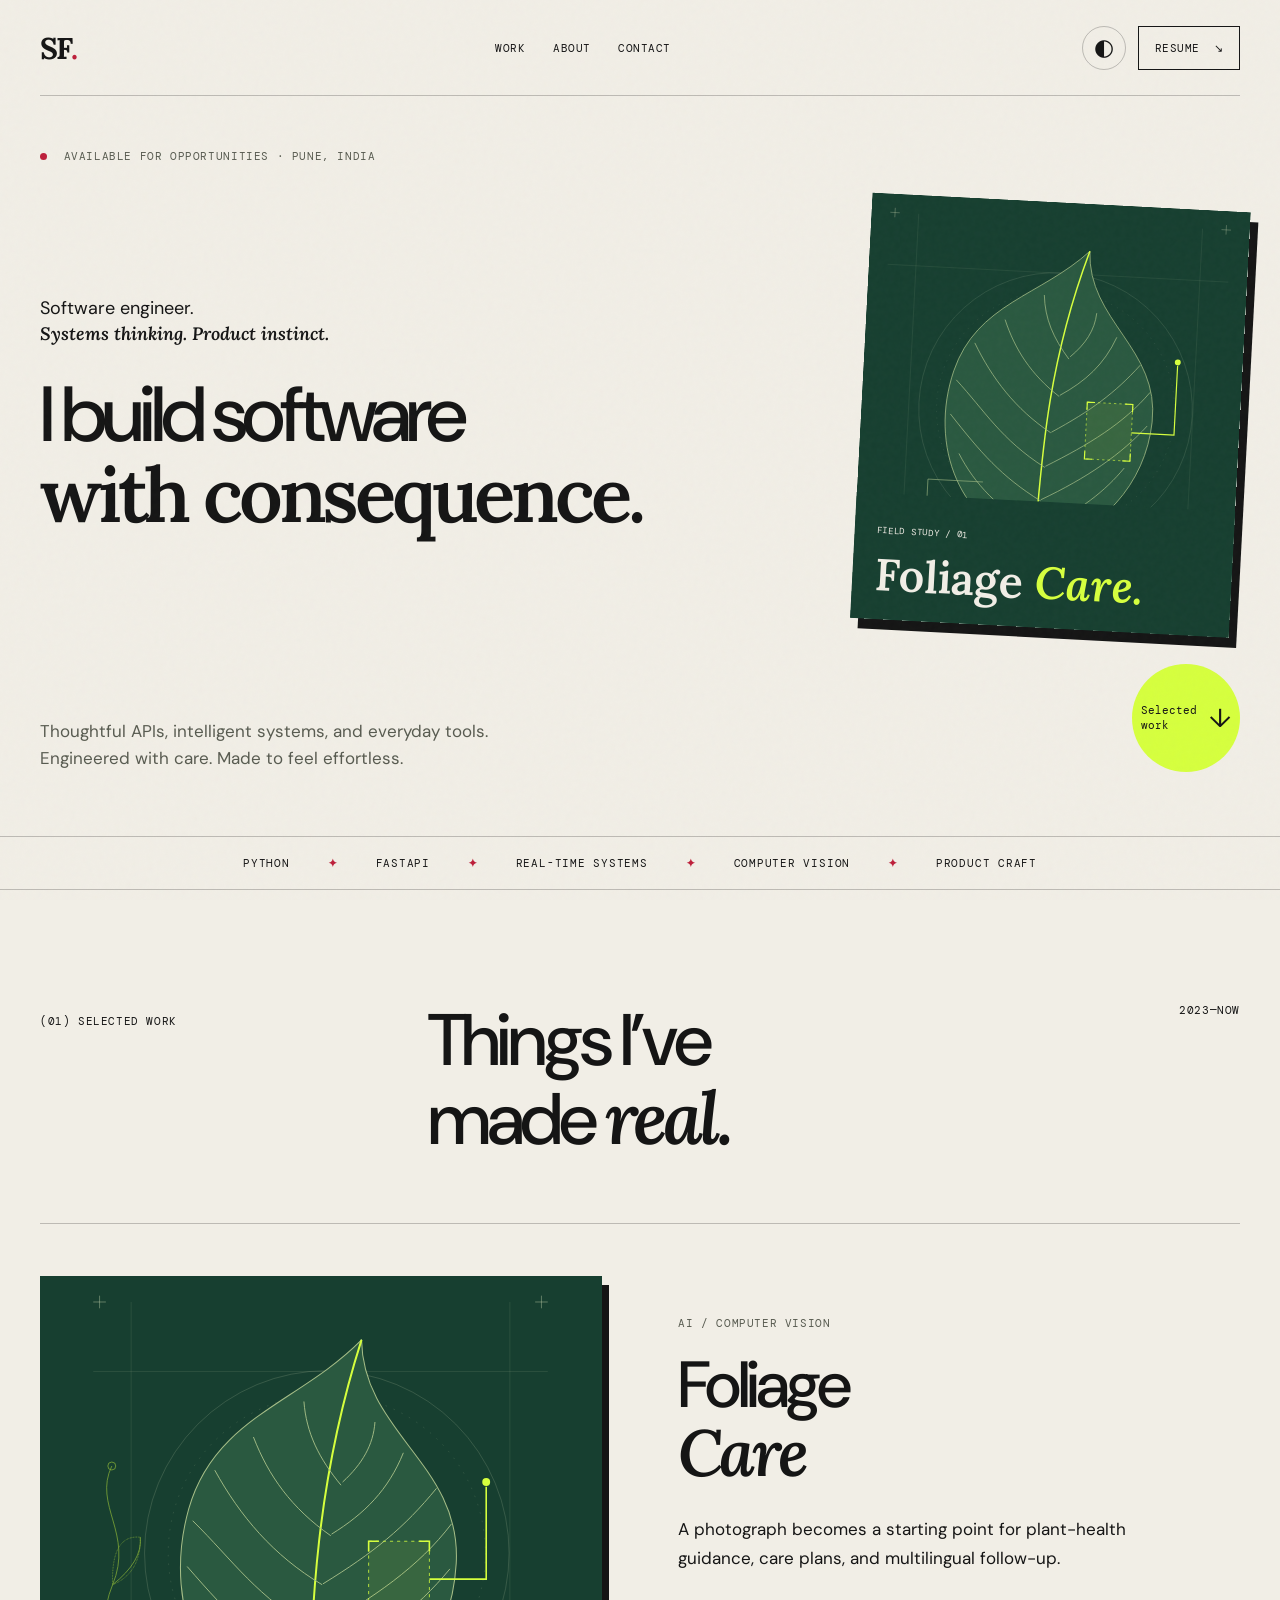
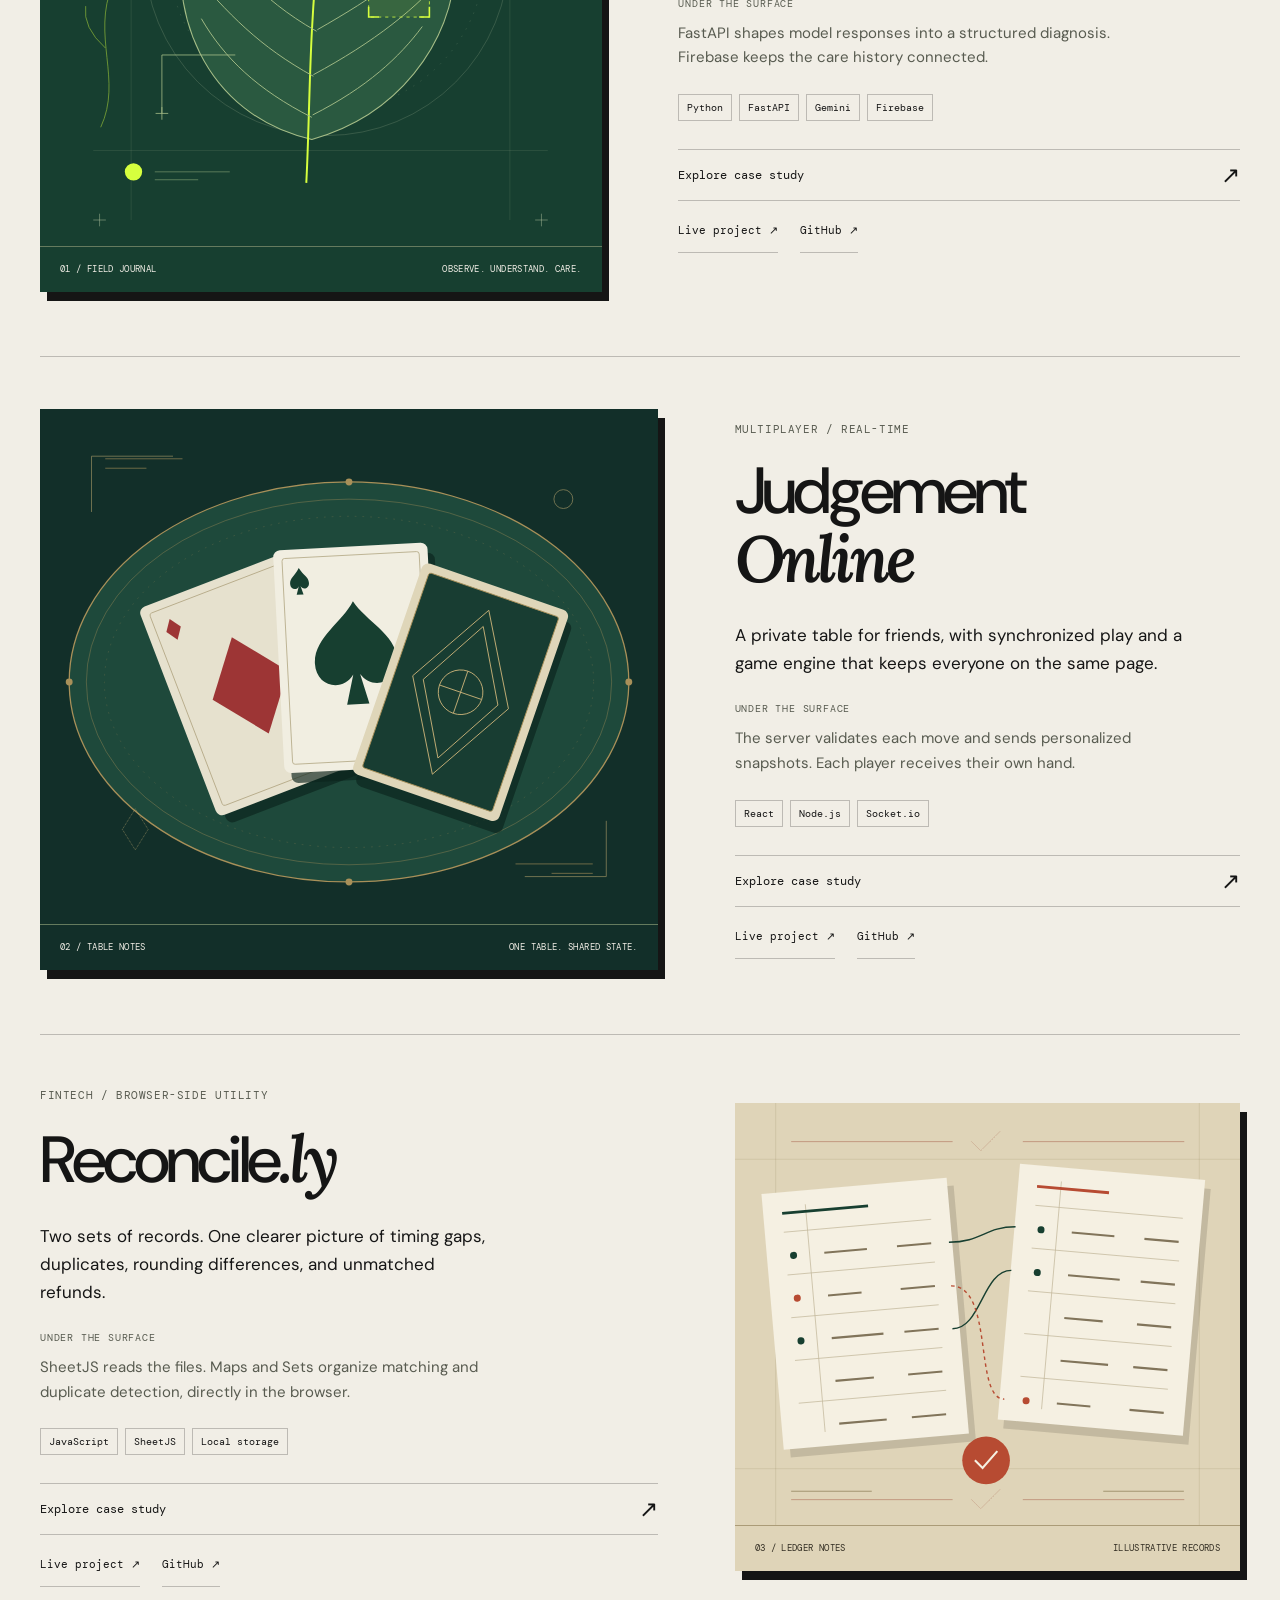
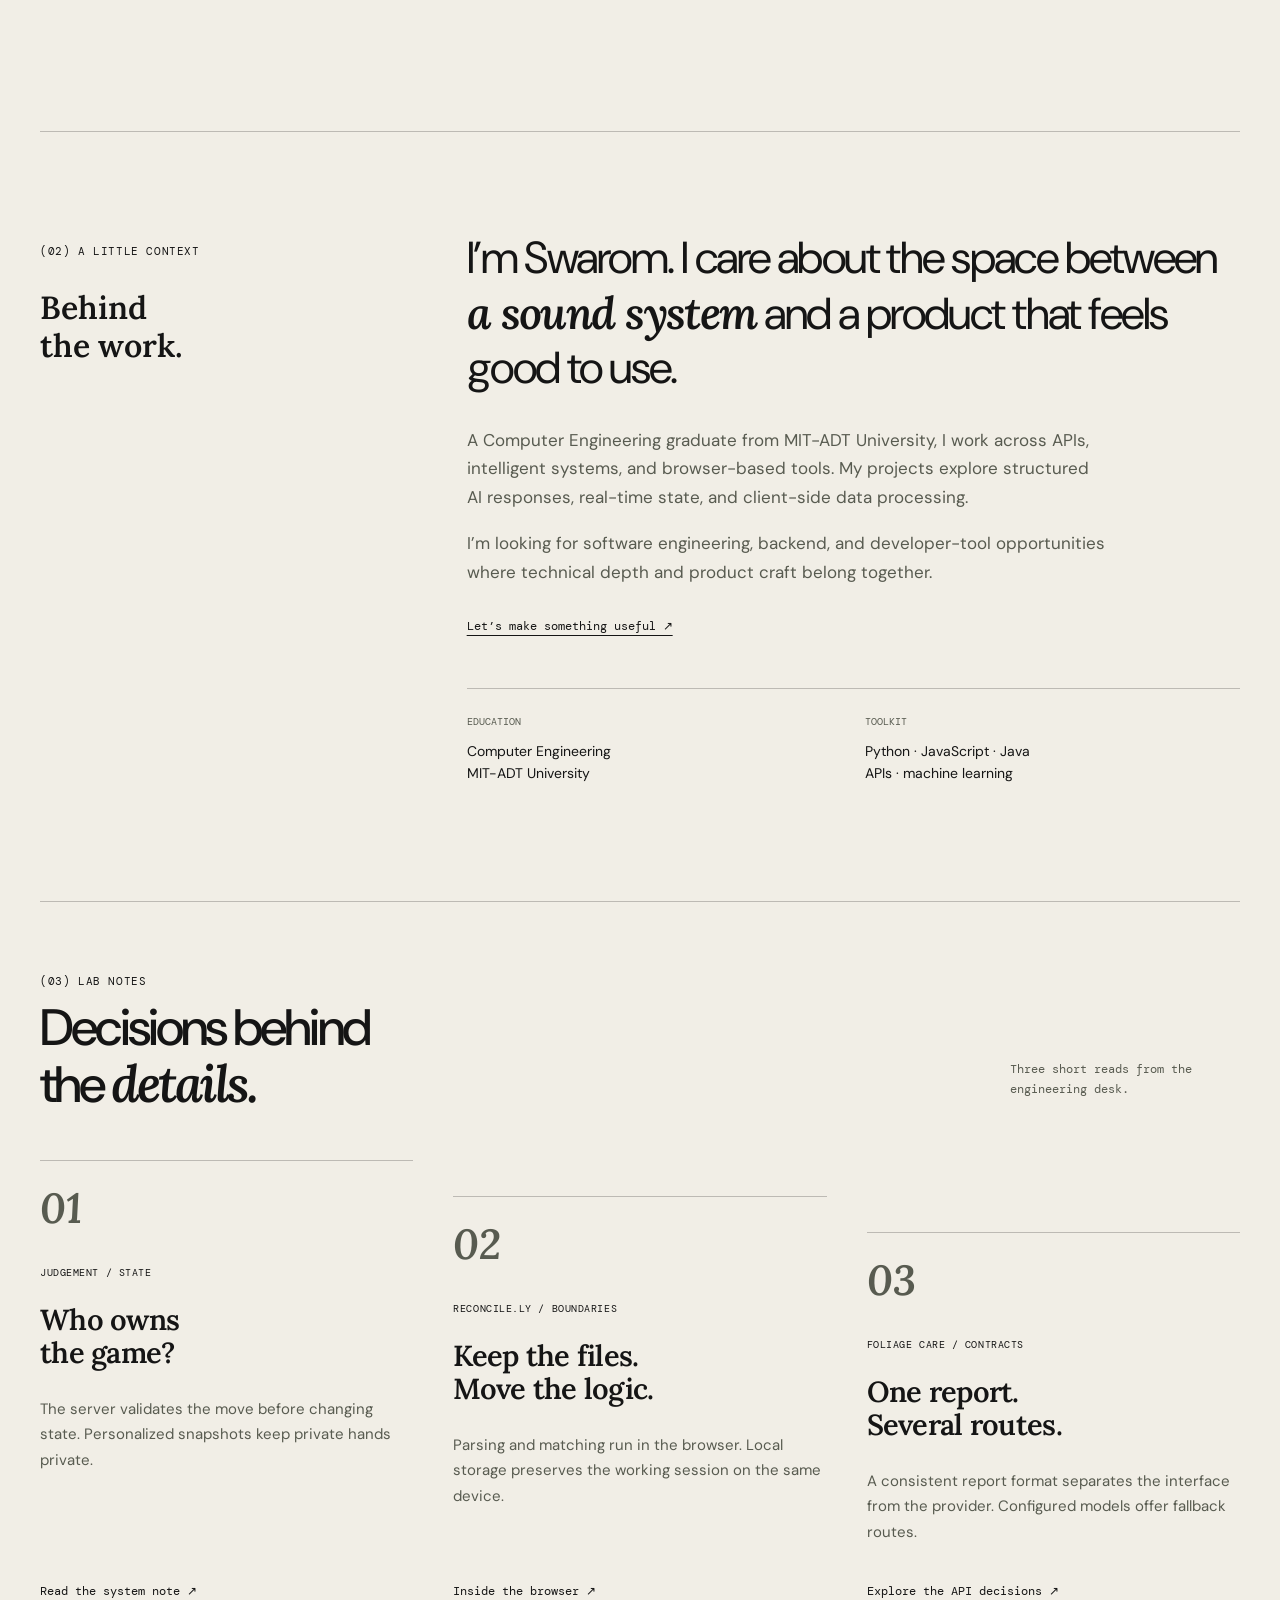
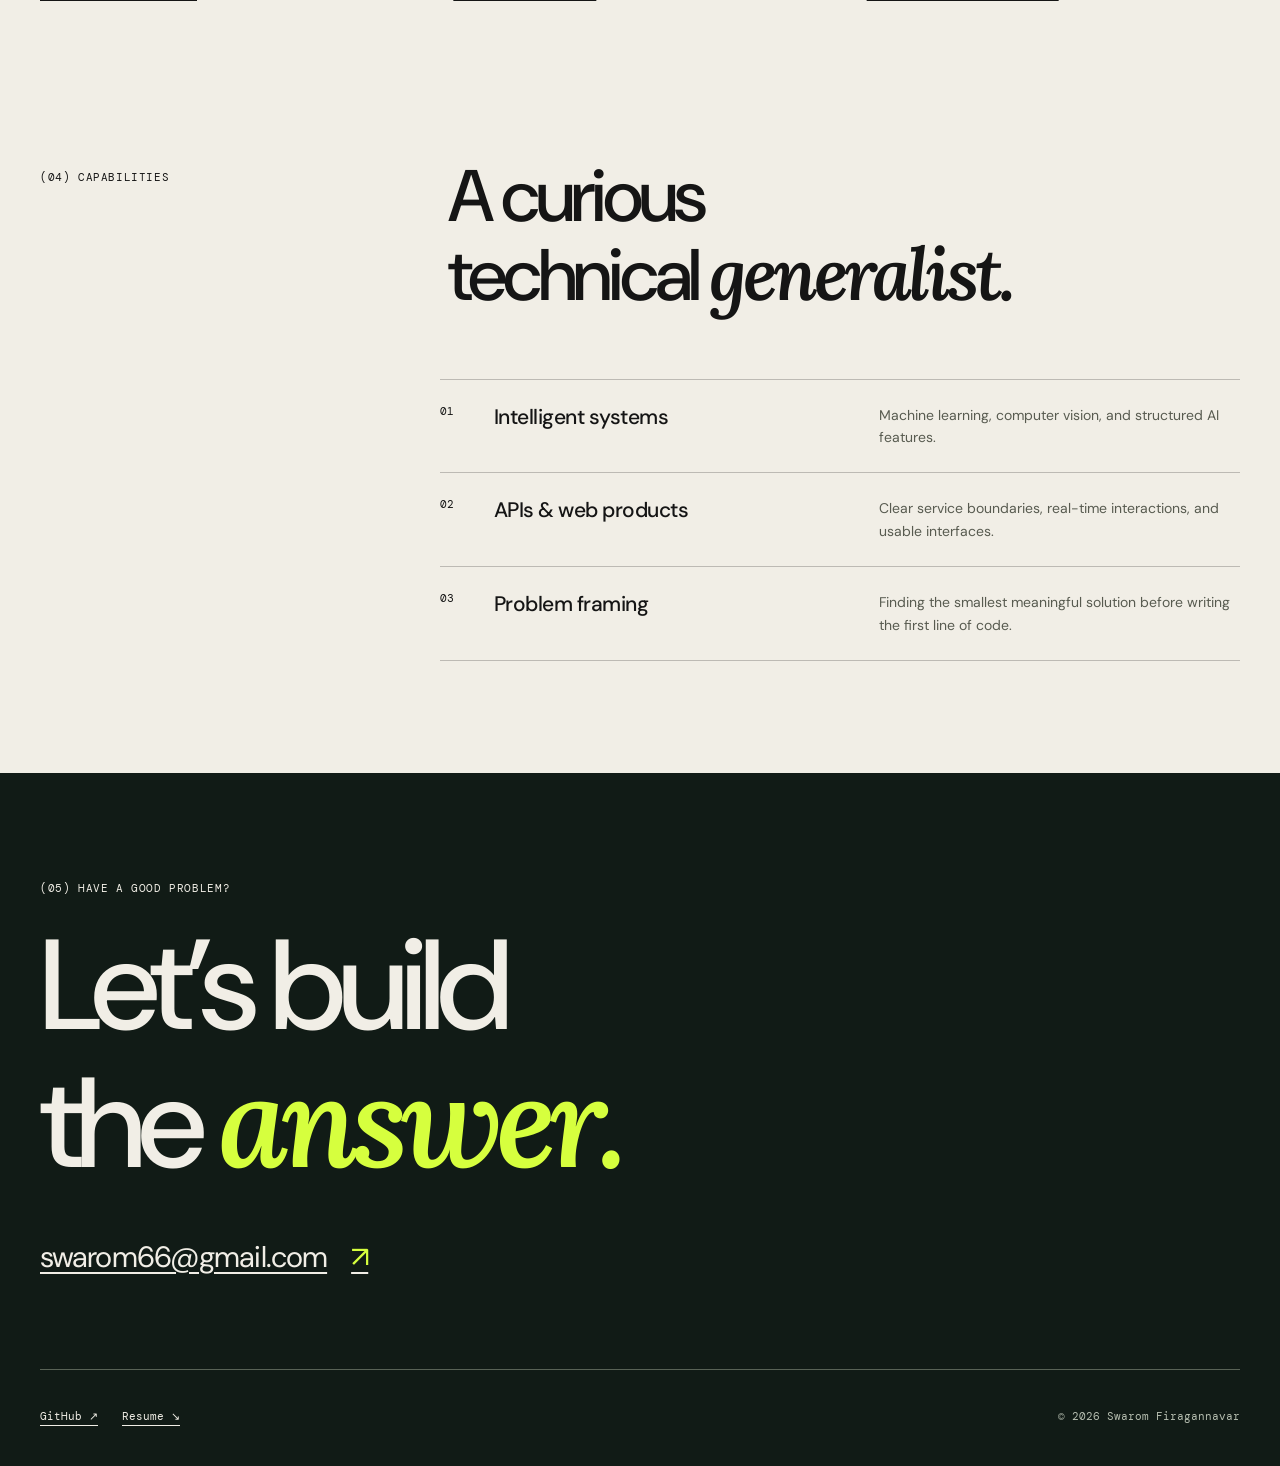
==== commit 2651979d: "style: update typography from Playfair Display to Lora across multiple files" ====
--- a/index.html
+++ b/index.html
@@ -7,7 +7,7 @@
   <title>Swarom Firagannavar — Software Engineer</title>
   <link rel="preconnect" href="https://fonts.googleapis.com">
   <link rel="preconnect" href="https://fonts.gstatic.com" crossorigin>
-  <link href="https://fonts.googleapis.com/css2?family=DM+Mono:wght@400;500&family=DM+Sans:opsz,wght@9..40,400;9..40,500;9..40,700&family=Playfair+Display:ital,wght@0,600;0,700;1,600&display=swap" rel="stylesheet">
+  <link href="https://fonts.googleapis.com/css2?family=DM+Mono:wght@400;500&family=DM+Sans:opsz,wght@9..40,400;9..40,500;9..40,700&family=Lora:ital,wght@0,600;0,700;1,600&display=swap" rel="stylesheet">
   <link rel="stylesheet" href="styles.css">
   <link rel="stylesheet" href="foliage-case-study.css">
   <link rel="stylesheet" href="project-decks.css">
--- a/styles.css
+++ b/styles.css
@@ -1,5 +1,5 @@
 /* Homepage editorial system. See DESIGN.md. Viewer styles remain isolated. */
-:root{--ink:#151515;--paper:#f1eee6;--muted:#585b50;--acid:#d6ff3e;--crimson:#bd1f3a;--forest:#173f30;--line:rgba(21,21,21,.24);--mono:'DM Mono',monospace;--sans:'DM Sans',sans-serif;--serif:'Playfair Display',serif;color-scheme:light}
+:root{--ink:#151515;--paper:#f1eee6;--muted:#585b50;--acid:#d6ff3e;--crimson:#bd1f3a;--forest:#173f30;--line:rgba(21,21,21,.24);--mono:'DM Mono',monospace;--sans:'DM Sans',sans-serif;--serif:'Lora',serif;color-scheme:light}
 *{box-sizing:border-box}html{scroll-behavior:smooth;scroll-padding-top:24px}body{margin:0;background:var(--paper);color:var(--ink);font:16px/1.6 var(--sans)}body.night{--paper:#171c19;--ink:#f1eee6;--muted:#bcc3b8;--line:rgba(241,238,230,.25);color-scheme:dark}button,a{-webkit-tap-highlight-color:transparent}button{font:inherit}a{color:inherit;text-underline-offset:5px}button,a{touch-action:manipulation}a:focus-visible,button:focus-visible{outline:3px solid var(--crimson);outline-offset:5px}body.night a:focus-visible,body.night button:focus-visible{outline-color:var(--acid)}img{display:block;max-width:100%}figure{margin:0}.wrap{width:min(1240px,calc(100% - 80px));margin-inline:auto}.eyebrow,.hero-meta,.section-head>p,.section-head>span{font:11px/1.6 var(--mono);letter-spacing:.055em;text-transform:uppercase}.skip-link{position:fixed;top:8px;left:12px;transform:translateY(-160%);z-index:100;background:var(--paper);padding:12px}.skip-link:focus{transform:none}.grain{position:fixed;inset:0;pointer-events:none;z-index:9;opacity:.025;background-image:url("data:image/svg+xml,%3Csvg viewBox='0 0 180 180' xmlns='http://www.w3.org/2000/svg'%3E%3Cfilter id='n'%3E%3CfeTurbulence type='fractalNoise' baseFrequency='.9' numOctaves='3' stitchTiles='stitch'/%3E%3C/filter%3E%3Crect width='100%25' height='100%25' filter='url(%23n)'/%3E%3C/svg%3E")}.progress{position:fixed;top:0;left:0;width:100%;height:3px;z-index:20}.progress span{display:block;height:100%;background:var(--crimson)}
 .skip-link{clip-path:inset(100%)}.skip-link:focus{clip-path:none}
 .monogram{min-height:44px;display:inline-flex;align-items:center}
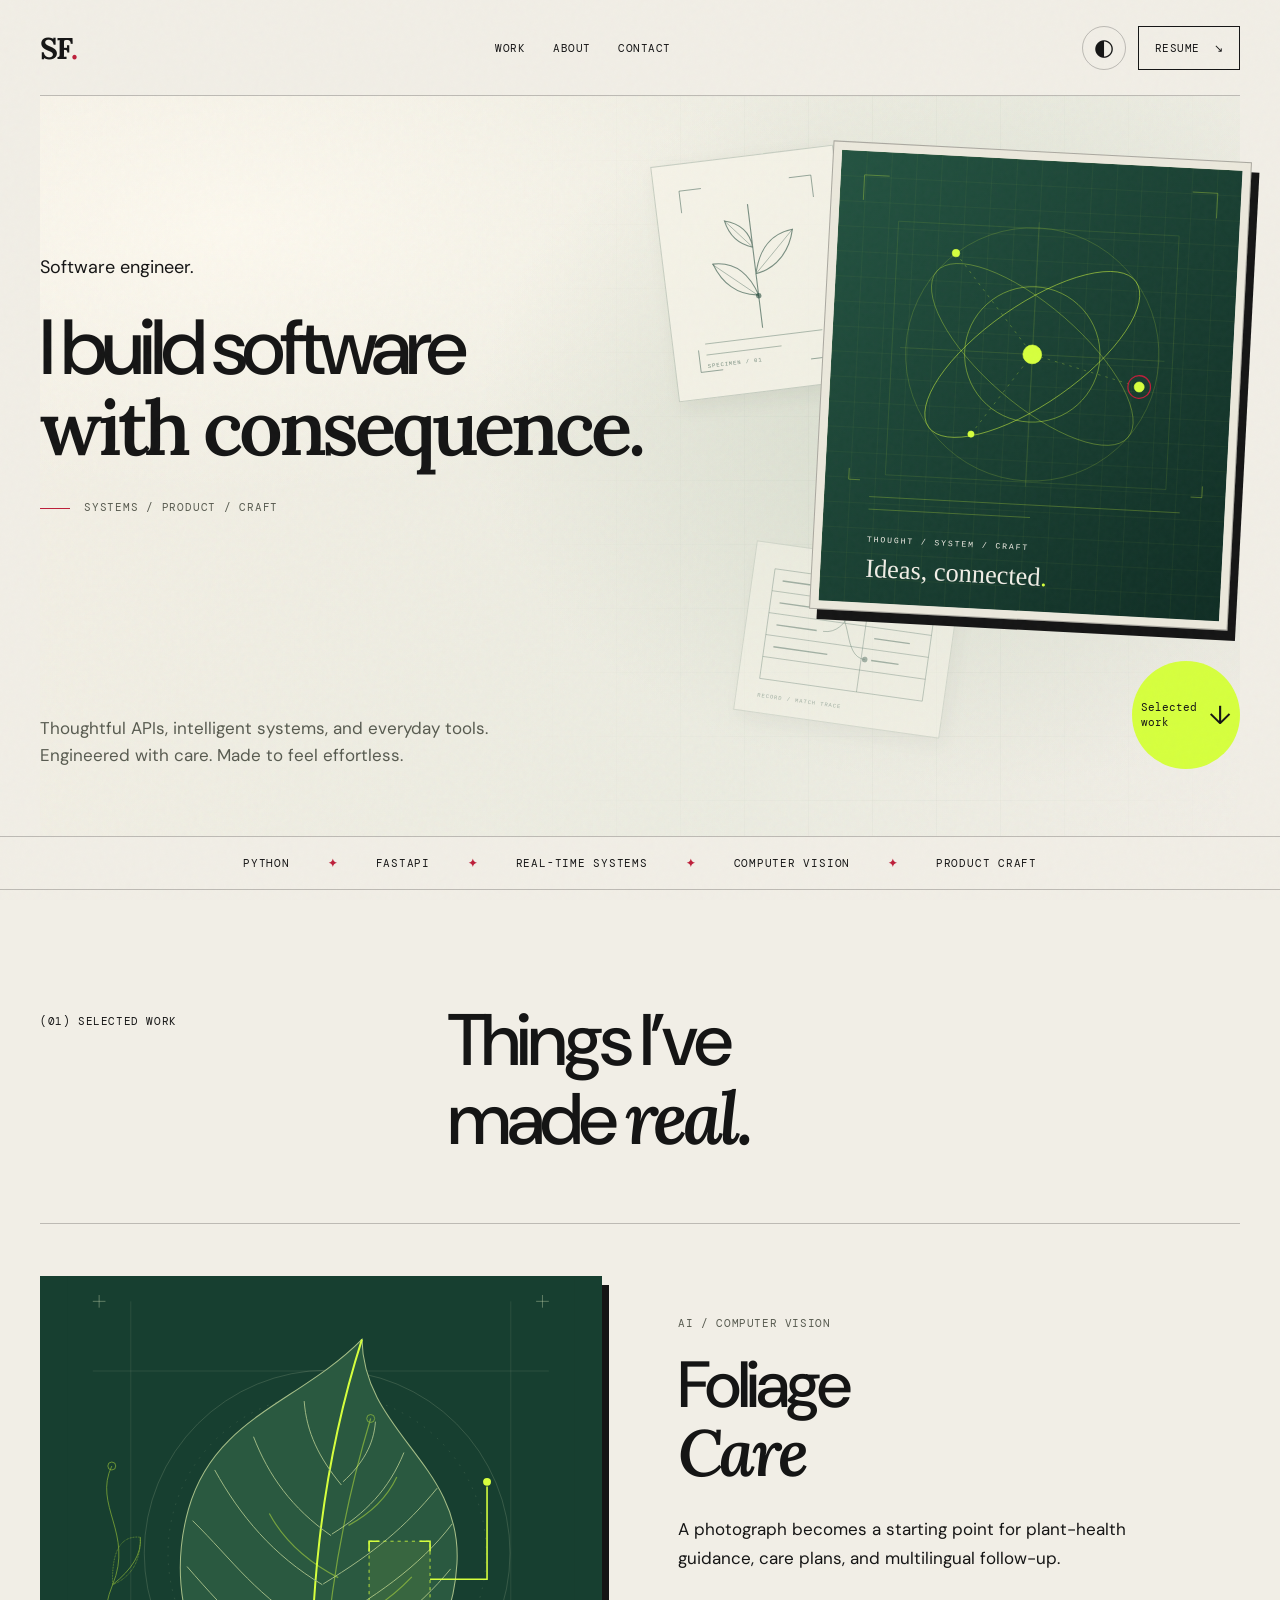
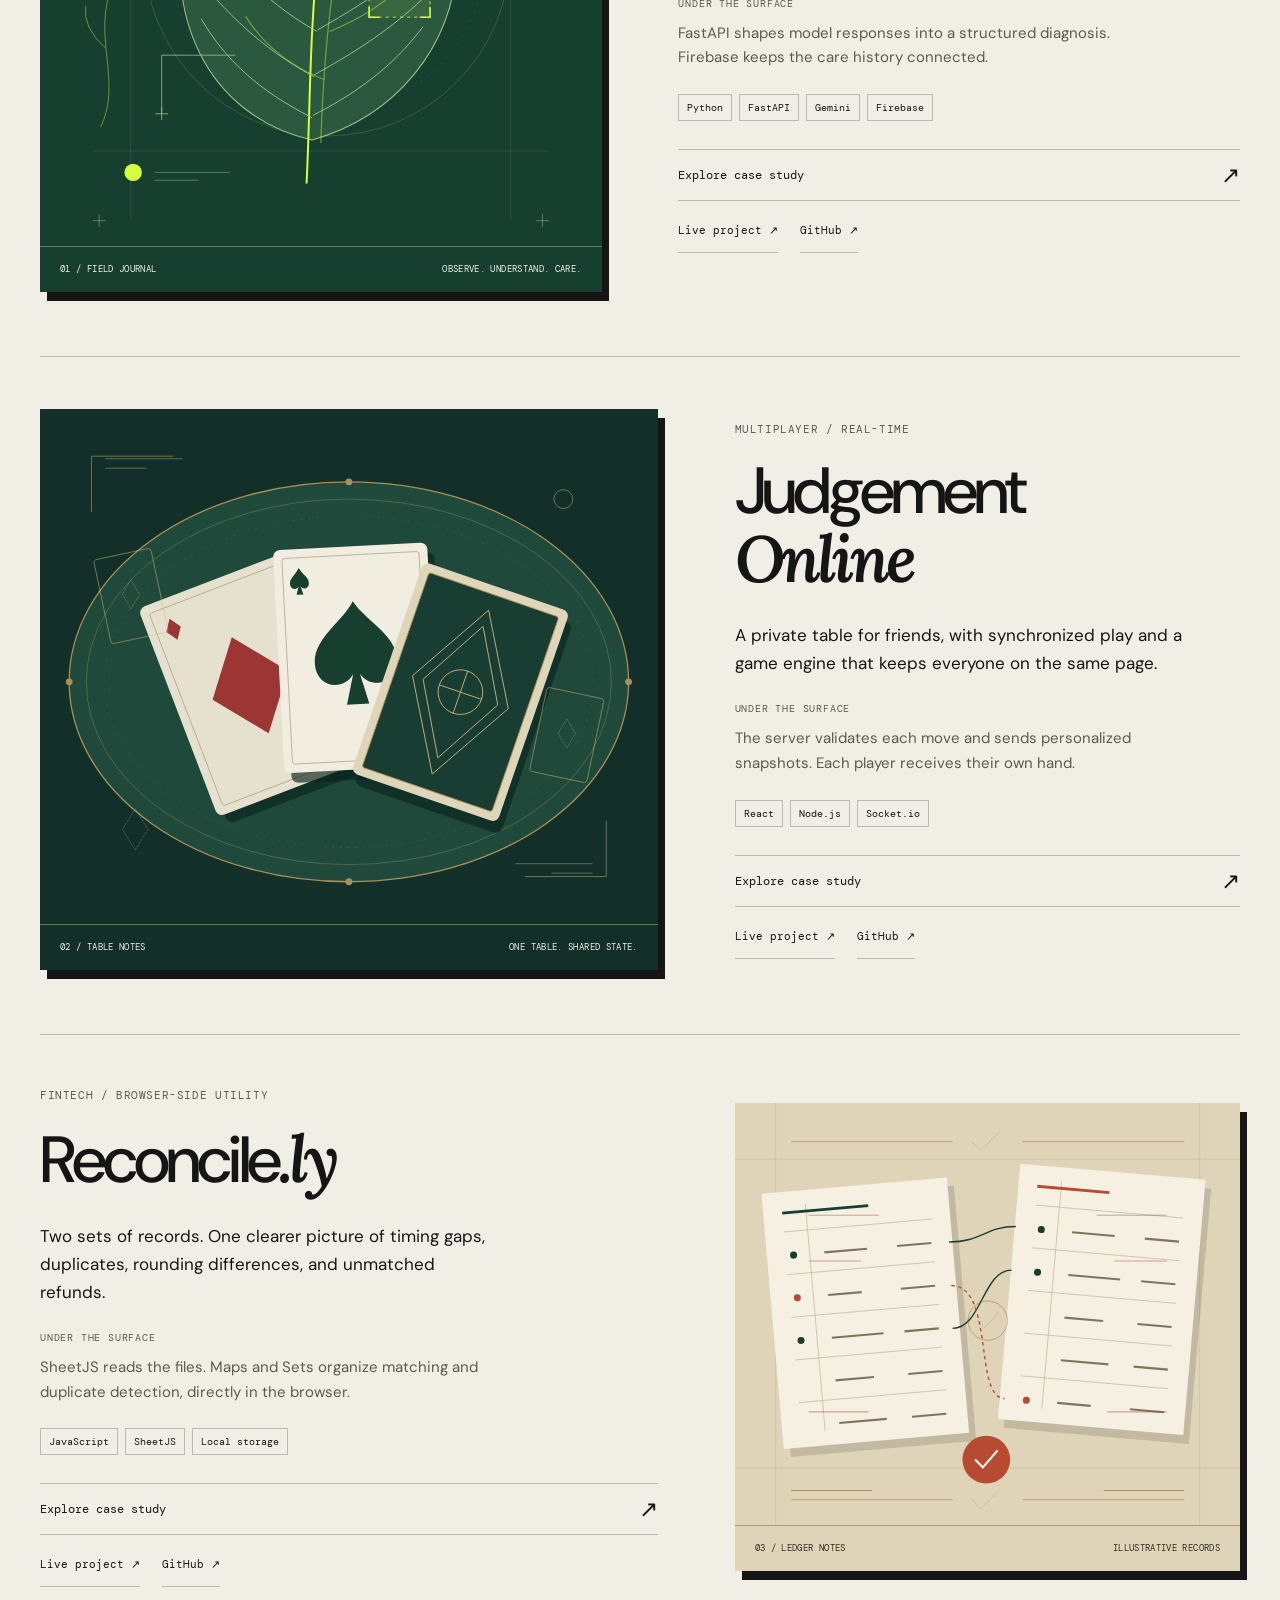
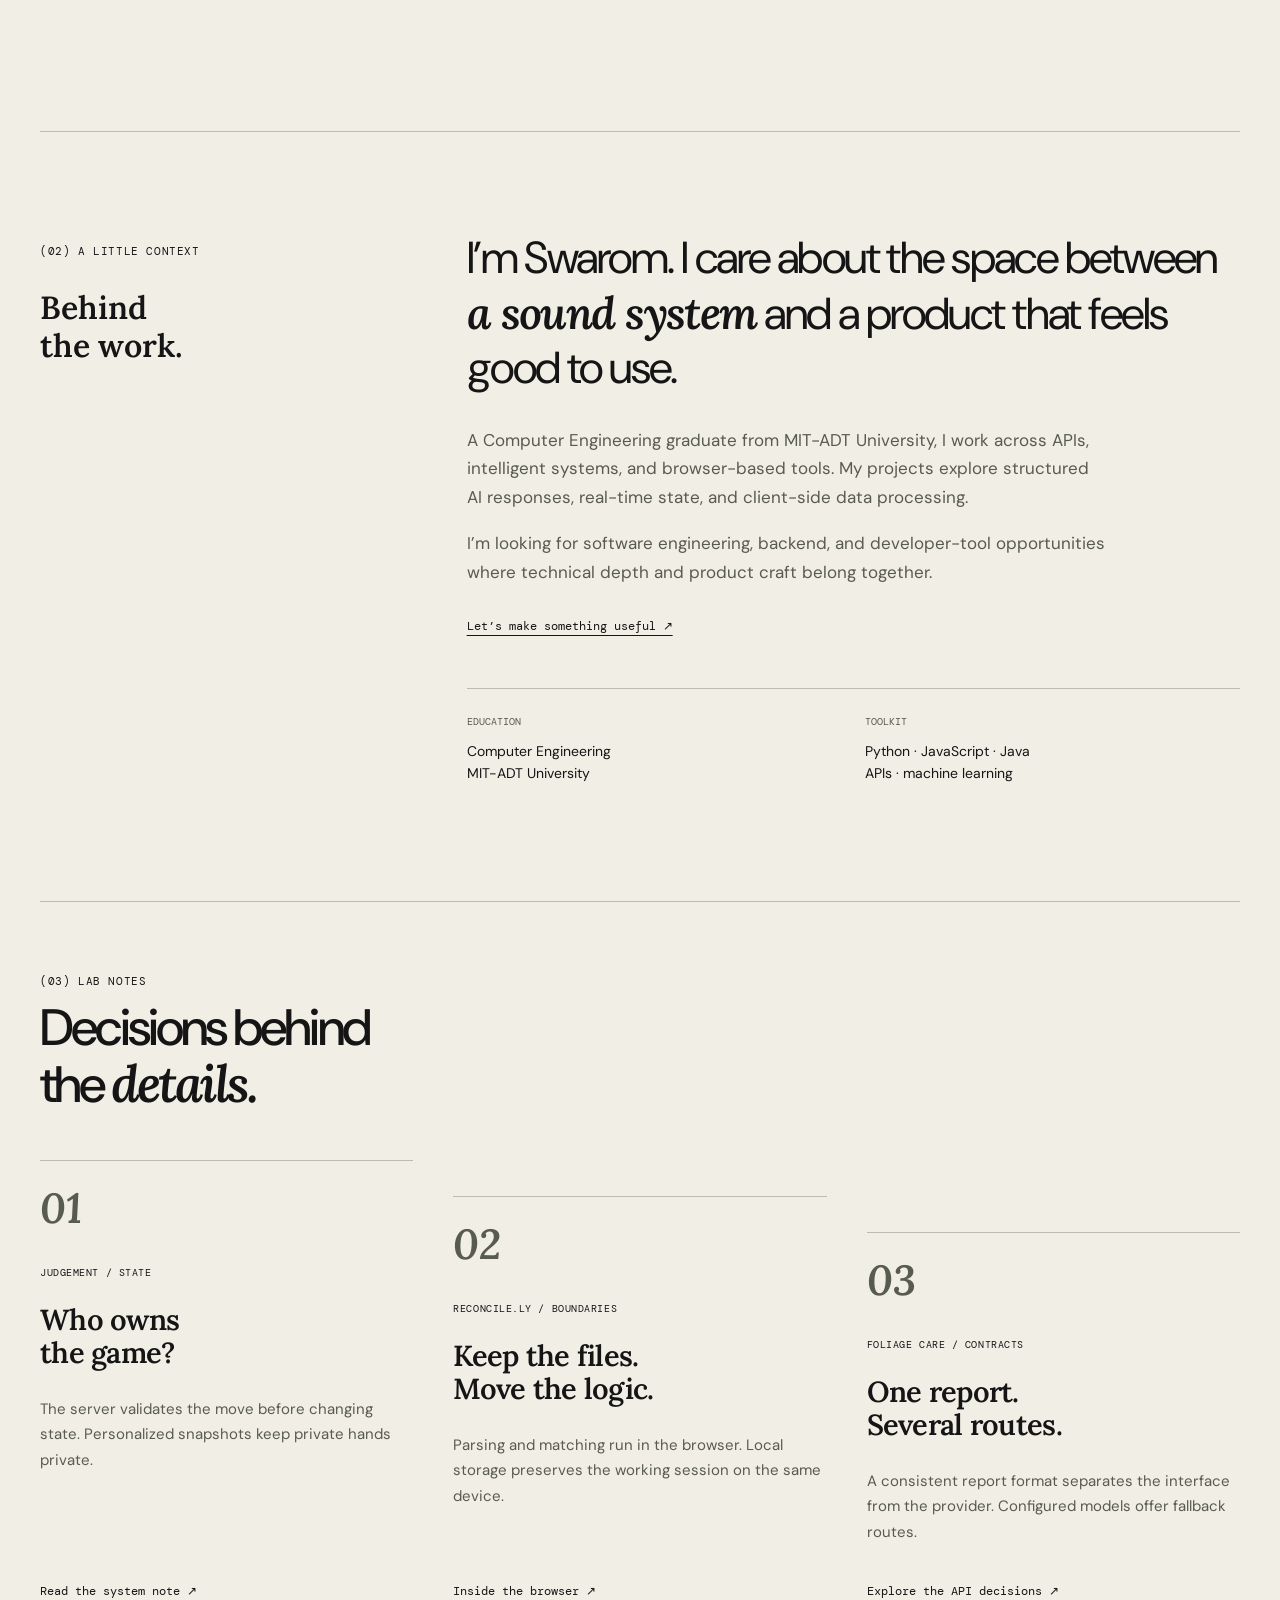
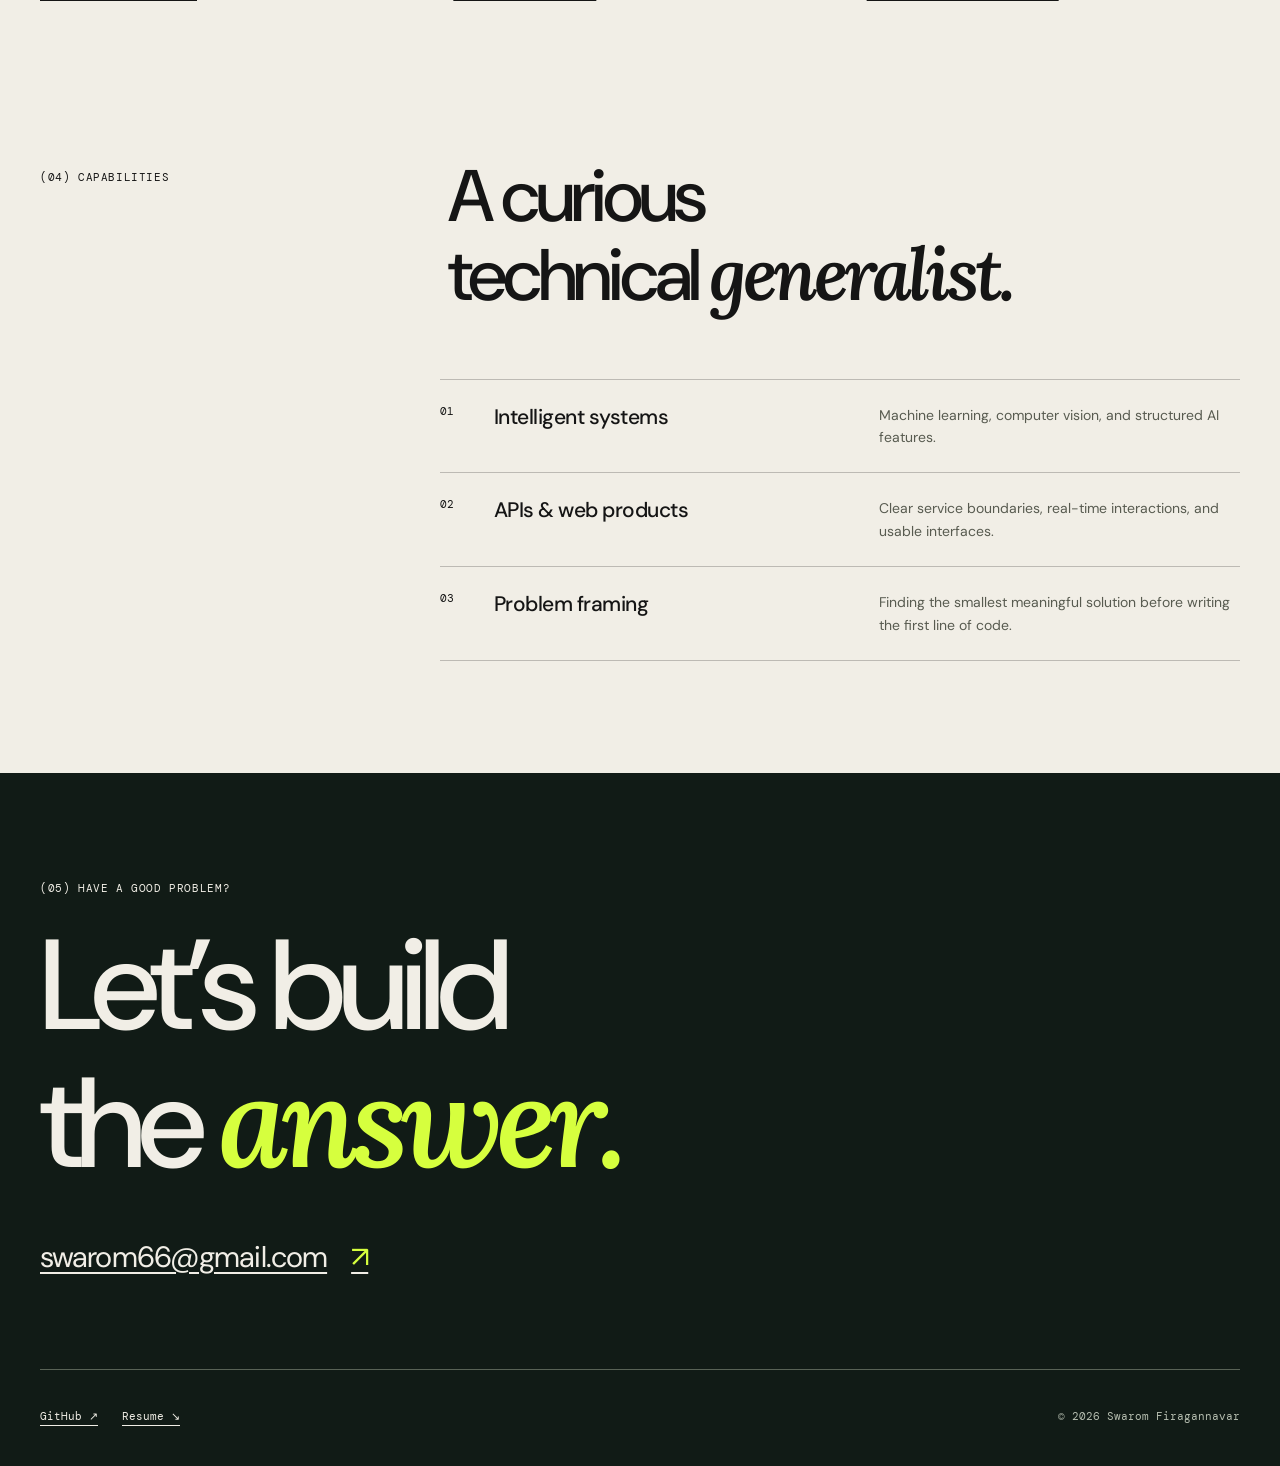
==== commit 4307fb9d: "style(design): enhance hero section layout and add motion effects for project posters" ====
--- a/index.html
+++ b/index.html
@@ -24,14 +24,17 @@
   </header>
   <main id="main" tabindex="-1">
     <section class="hero wrap" aria-labelledby="hero-title">
-      <div class="hero-meta"><span class="pulse"></span> Available for opportunities · Pune, India</div>
-      <div class="hero-heading"><p class="hero-kicker">Software engineer.<br><i>Systems thinking. Product instinct.</i></p><h1 id="hero-title">I build software<br><em>with consequence.</em></h1></div>
-      <figure class="hero-preview"><img src="Images/poster-foliage.svg" width="640" height="720" alt="Illustrated botanical specimen with fine diagnostic markings"><figcaption><span>FIELD STUDY / 01</span><strong>Foliage <em>Care.</em></strong></figcaption></figure>
+      <div class="hero-atmosphere" aria-hidden="true">
+        <div class="hero-sheet hero-sheet--specimen"><svg viewBox="0 0 180 238" fill="none"><path d="M18 20h24m-24 0v24m144-24h-24m24 0v24M18 218h24m-24 0v-24m144 24h-24m24 0v-24" stroke="currentColor" stroke-width=".8"/><path d="M90 43v135m0-36c-23-2-38-18-45-39 23 0 37 13 45 39Zm0-23c23-3 39-20 45-43-24 2-38 16-45 43Zm0-29c-15-5-24-16-27-32 17 5 26 15 27 32Z" stroke="currentColor" stroke-width="1.2"/><path d="M90 143 44 103m46 16 45-43M90 90 63 58M26 188h128m-128 12h82" stroke="currentColor" stroke-width=".6"/><circle cx="90" cy="143" r="3" fill="currentColor"/><text x="26" y="214" fill="currentColor" font-family="monospace" font-size="6" letter-spacing="1">SPECIMEN / 01</text></svg></div>
+        <div class="hero-sheet hero-sheet--ledger"><svg viewBox="0 0 206 166" fill="none"><path d="M14 18h178M14 42h178M14 66h178M14 90h178M14 114h178M14 138h178M14 18v120m106-120v120m72-120v120" stroke="currentColor" stroke-width=".7"/><path d="M24 30h49m-49 24h65m-65 24h44m-44 24h59m48-72h36m-36 24h26m-26 24h39m-39 24h30" stroke="currentColor" stroke-width="1.5"/><path d="M83 54c22 0 16 48 41 48m-49-24c30 0 27-48 49-48" stroke="currentColor" stroke-width=".8"/><circle cx="124" cy="102" r="3" fill="currentColor"/><text x="14" y="158" fill="currentColor" font-family="monospace" font-size="6" letter-spacing="1">RECORD / MATCH TRACE</text></svg></div>
+      </div>
+      <div class="hero-heading"><p class="hero-kicker">Software engineer.</p><h1 id="hero-title">I build software<br><em>with consequence.</em></h1><p class="hero-discipline">SYSTEMS / PRODUCT / CRAFT</p></div>
+      <figure class="hero-preview" aria-label="An abstract illustration of connected ideas"><svg class="hero-constellation" viewBox="0 0 640 720" role="img" aria-hidden="true"><defs><pattern id="hero-grid" width="40" height="40" patternUnits="userSpaceOnUse"><path d="M 40 0 L 0 0 0 40" fill="none" stroke="#d6ff3e" stroke-opacity=".12"/></pattern><linearGradient id="hero-field" x1="0" y1="0" x2="1" y2="1"><stop stop-color="#245341"/><stop offset="1" stop-color="#102d24"/></linearGradient></defs><rect width="640" height="720" fill="url(#hero-field)"/><rect width="640" height="720" fill="url(#hero-grid)"/><path d="M38 38h40m-40 0v40m564-40h-40m40 0v40M38 524h18m-18 0v-18m564 18h-18m18 0v-18" fill="none" stroke="#d6ff3e" opacity=".48"/><path d="M96 109h448M96 514h448M96 109v405m448-405v405" fill="none" stroke="#d6ff3e" opacity=".16"/><g fill="none" stroke="#d6ff3e"><circle cx="320" cy="310" r="202" opacity=".27"/><ellipse cx="320" cy="310" rx="202" ry="78" transform="rotate(-38 320 310)" opacity=".75"/><ellipse cx="320" cy="310" rx="202" ry="78" transform="rotate(38 320 310)" opacity=".48"/><circle cx="320" cy="310" r="108" opacity=".64"/><path d="M320 99v422M109 310h422" opacity=".18"/><path d="m190 155 130 155 173 43M229 442l91-132" stroke-dasharray="4 8" opacity=".42"/><circle cx="320" cy="310" r="15" fill="#d6ff3e"/><circle cx="190" cy="155" r="6" fill="#d6ff3e"/><circle cx="493" cy="353" r="8" fill="#d6ff3e"/><circle cx="229" cy="442" r="5" fill="#d6ff3e"/></g><circle cx="493" cy="353" r="18" fill="none" stroke="#bd1f3a" stroke-width="2"/><path d="M72 550H568M72 570H330" stroke="#d6ff3e" opacity=".4"/><text x="72" y="622" fill="#f1eee6" font-family="monospace" font-size="13" letter-spacing="3">THOUGHT / SYSTEM / CRAFT</text><text x="72" y="678" fill="#f1eee6" font-family="serif" font-size="42">Ideas, connected<tspan fill="#d6ff3e">.</tspan></text></svg></figure>
       <div class="hero-bottom"><p>Thoughtful APIs, intelligent systems, and everyday tools.<br> Engineered with care. Made to feel effortless.</p><a class="round-link" href="#work"><span>Selected<br>work</span><b aria-hidden="true">↓</b></a></div>
     </section>
     <div class="marquee" aria-label="Focus: Python, FastAPI, real-time systems, computer vision, product craft"><div aria-hidden="true">PYTHON <b>✦</b> FASTAPI <b>✦</b> REAL-TIME SYSTEMS <b>✦</b> COMPUTER VISION <b>✦</b> PRODUCT CRAFT</div></div>
     <section class="work wrap" id="work" aria-labelledby="work-title">
-      <div class="section-head"><p>(01) Selected work</p><h2 id="work-title">Things I’ve<br>made <em>real.</em></h2><span>2023—NOW</span></div>
+      <div class="section-head"><p>(01) Selected work</p><h2 id="work-title">Things I’ve<br>made <em>real.</em></h2></div>
       <article class="project project-feature" data-project="foliage" aria-labelledby="foliage-title">
         <figure class="project-poster poster-foliage"><div class="poster-art"><img src="Images/poster-foliage.svg" width="640" height="720" alt="Botanical specimen with branching veins and a highlighted region" loading="lazy"></div><figcaption><span>01 / FIELD JOURNAL</span><span>OBSERVE. UNDERSTAND. CARE.</span></figcaption></figure>
         <div class="project-copy"><p class="eyebrow">AI / COMPUTER VISION</p><h3 id="foliage-title">Foliage<br><em>Care</em></h3><p>A photograph becomes a starting point for plant-health guidance, care plans, and multilingual follow-up.</p><p class="engineering-note"><span>UNDER THE SURFACE</span>FastAPI shapes model responses into a structured diagnosis. Firebase keeps the care history connected.</p><div class="tags"><span>Python</span><span>FastAPI</span><span>Gemini</span><span>Firebase</span></div><div class="project-actions"><a class="project-open" href="?project=foliage&amp;slide=1#work">Explore case study <span aria-hidden="true">↗</span></a><a href="https://foliagecare.netlify.app/start" target="_blank" rel="noreferrer">Live project ↗</a><a href="https://github.com/SlanderDome/Foliage_Care" target="_blank" rel="noreferrer">GitHub ↗</a></div></div>
@@ -46,7 +49,7 @@
       </article>
     </section>
     <section class="about wrap" id="about" aria-labelledby="about-title"><div class="about-label"><p class="eyebrow">(02) A little context</p><h2 id="about-title">Behind<br>the work.</h2></div><div class="about-copy"><p>I’m Swarom. I care about the space between <em>a sound system</em> and a product that feels good to use.</p><p class="secondary">A Computer Engineering graduate from MIT-ADT University, I work across APIs, intelligent systems, and browser-based tools. My projects explore structured AI responses, real-time state, and client-side data processing.</p><p class="secondary">I’m looking for software engineering, backend, and developer-tool opportunities where technical depth and product craft belong together.</p><a class="text-link" href="mailto:swarom66@gmail.com">Let’s make something useful ↗</a><dl class="about-facts"><div><dt>EDUCATION</dt><dd>Computer Engineering<br>MIT-ADT University</dd></div><div><dt>TOOLKIT</dt><dd>Python · JavaScript · Java<br>APIs · machine learning</dd></div></dl></div></section>
-    <section class="lab wrap" id="lab" aria-labelledby="lab-title"><div class="lab-head"><div><p class="eyebrow">(03) Lab notes</p><h2 id="lab-title">Decisions behind<br>the <em>details.</em></h2></div><p>Three short reads from the engineering desk.</p></div><div class="lab-rail">
+    <section class="lab wrap" id="lab" aria-labelledby="lab-title"><div class="lab-head"><div><p class="eyebrow">(03) Lab notes</p><h2 id="lab-title">Decisions behind<br>the <em>details.</em></h2></div></div><div class="lab-rail">
       <article class="lab-note"><span class="note-number">01</span><p class="eyebrow">JUDGEMENT / STATE</p><h3>Who owns<br>the game?</h3><p>The server validates the move before changing state. Personalized snapshots keep private hands private.</p><a class="text-link" href="?project=judgement&amp;slide=5#lab">Read the system note ↗</a></article>
       <article class="lab-note"><span class="note-number">02</span><p class="eyebrow">RECONCILE.LY / BOUNDARIES</p><h3>Keep the files.<br>Move the logic.</h3><p>Parsing and matching run in the browser. Local storage preserves the working session on the same device.</p><a class="text-link" href="?project=reconcile&amp;slide=5#lab">Inside the browser ↗</a></article>
       <article class="lab-note"><span class="note-number">03</span><p class="eyebrow">FOLIAGE CARE / CONTRACTS</p><h3>One report.<br>Several routes.</h3><p>A consistent report format separates the interface from the provider. Configured models offer fallback routes.</p><a class="text-link" href="?project=foliage&amp;slide=6#lab">Explore the API decisions ↗</a></article>
--- a/styles.css
+++ b/styles.css
@@ -21,3 +21,43 @@
 @media(max-width:720px){.wrap{width:calc(100% - 40px)}.nav{min-height:80px;gap:12px;flex-wrap:wrap;padding-block:14px}.nav nav{gap:16px}.nav-actions{gap:8px}.nav-cta{padding:0 10px}.nav nav a{font-size:10px}.hero{display:flex;flex-direction:column;align-items:stretch;min-height:0;padding:36px 0 44px;gap:32px}.hero-meta{font-size:9px}.hero-kicker{font-size:16px;margin:12px 0 20px}.hero h1{font-size:clamp(43px,8.8vw,66px);line-height:1.04;letter-spacing:-.06em}.hero h1 em{max-width:100%;font-size:1em}.hero-preview{align-self:end;width:min(74%,350px);transform:rotate(2deg);margin:8px 7px 12px 0}.hero-preview img{aspect-ratio:1.15;object-fit:cover;object-position:50% 25%}.hero-preview figcaption{position:relative;padding:16px 20px}.hero-preview strong{font-size:30px}.hero-bottom{align-items:center;gap:20px}.hero-bottom p{font-size:15px;line-height:1.6}.hero-bottom p br{display:none}.round-link{width:84px;height:84px;font-size:9px;gap:8px}.marquee{padding:16px 20px}.marquee>div{justify-content:start;gap:24px;font-size:10px}.work{padding-block:72px 40px}.section-head{display:block;margin-bottom:36px}.section-head>p{margin-bottom:20px}.section-head h2{font-size:46px}.project,.project-feature{display:flex;flex-direction:column;gap:36px;align-items:stretch;padding-block:32px 44px}.project-poster{margin-right:7px}.poster-foliage .poster-art>img{max-height:440px;object-fit:contain}.project-poster figcaption{flex-direction:row;font-size:8px;padding:14px;gap:16px}.project-copy h3{font-size:52px;margin-bottom:20px}.project-copy>.eyebrow{margin-bottom:14px}.project-copy>p:not(.eyebrow){font-size:16px}.project-copy .engineering-note{font-size:15px!important}.project-actions{margin-top:24px}.about{display:block;padding-block:64px}.about-label h2{display:none}.about-copy{margin-top:28px}.about-copy>p:first-child{font-size:31px;line-height:1.25}.secondary{font-size:16px}.about-facts{gap:16px}.about-facts dd{font-size:13px}.lab{padding-block:40px}.lab-head{display:block;margin-bottom:32px}.lab-head>p{max-width:none;margin-top:24px}.lab-rail{display:block}.lab-note{display:grid;grid-template-columns:42px minmax(0,1fr);gap:0 20px;padding-block:24px}.lab-note>*{grid-column:2}.lab-note .note-number{grid-column:1;grid-row:1/5;font-size:30px;margin:0}.lab-note h3{font-size:28px}.lab-note p{margin-top:8px}.lab-note .text-link{justify-self:start;font-size:11px}.capabilities{padding-block:40px 72px}.skill-list{margin-left:0}.skill-list>div{grid-template-columns:24px 1fr;gap:10px 16px}.skill-list p{grid-column:2}.contact{padding-top:64px}.contact h2{font-size:clamp(56px,12vw,84px)}.contact-foot{margin-top:60px;gap:12px 24px}.contact-foot p{width:100%;margin:8px 0 0}}
 @media(max-width:390px){.nav nav{order:3;flex-basis:100%;justify-content:space-between;border-top:1px solid var(--line);padding-top:6px}.nav nav a{min-width:64px;justify-content:center}.hero h1{font-size:43px}.hero-preview{width:80%}.about-facts{grid-template-columns:1fr}.project-copy h3{font-size:46px}}
 @media(prefers-reduced-motion:reduce){html{scroll-behavior:auto}*,*::before,*::after{animation:none!important;transition:none!important}.hero-preview{transform:none}.poster-atmosphere path{stroke-dashoffset:0!important}.poster-atmosphere .scene-mark{opacity:1!important}}
+
+/* Warm paper, quiet diagram traces, and two ghosted sheets frame the hero. */
+.hero{position:relative;isolation:isolate;grid-template-columns:minmax(0,1fr) minmax(270px,.56fr)}
+.hero::before,.hero::after{content:"";position:absolute;inset:0;pointer-events:none}
+.hero::before{z-index:-2;background:radial-gradient(ellipse 52% 62% at 78% 44%,rgba(142,165,136,.24),transparent 80%),radial-gradient(ellipse 60% 42% at 16% 18%,rgba(255,251,241,.82),transparent 85%),linear-gradient(115deg,rgba(246,241,229,.64),rgba(226,232,216,.38) 66%,transparent)}
+.hero::after{z-index:0;opacity:.025;background-image:url("data:image/svg+xml,%3Csvg viewBox='0 0 180 180' xmlns='http://www.w3.org/2000/svg'%3E%3Cfilter id='n'%3E%3CfeTurbulence type='fractalNoise' baseFrequency='.9' numOctaves='3' stitchTiles='stitch'/%3E%3C/filter%3E%3Crect width='100%25' height='100%25' filter='url(%23n)'/%3E%3C/svg%3E")}
+.hero-heading,.hero-bottom,.hero-preview{position:relative;z-index:2}
+.hero-discipline{display:flex;align-items:center;gap:14px;margin:32px 0 0;color:var(--muted);font:11px/1.6 var(--mono);letter-spacing:.07em}
+.hero-discipline::before{content:"";display:block;flex:none;width:30px;height:1px;background:var(--crimson)}
+.hero-atmosphere{position:absolute;inset:0;overflow:hidden;pointer-events:none;z-index:1}
+.hero-atmosphere::before{content:"";position:absolute;inset:0;background-image:linear-gradient(rgba(23,63,48,.12) 1px,transparent 1px),linear-gradient(90deg,rgba(23,63,48,.12) 1px,transparent 1px);background-size:64px 64px;opacity:.22;mask-image:linear-gradient(90deg,transparent 36%,#000 74%,transparent)}
+.hero-sheet{position:absolute;padding:8px;background:rgba(247,244,233,.8);border:1px solid rgba(23,63,48,.2);box-shadow:5px 7px 20px rgba(36,55,39,.07);color:rgba(23,63,48,.55)}
+.hero-sheet svg{display:block;width:100%;height:auto}
+.hero-sheet--specimen{width:184px;left:52%;top:8%;transform:rotate(-7deg)}
+.hero-sheet--ledger{width:208px;right:24%;bottom:15%;opacity:.62;transform:rotate(8deg)}
+.hero-preview{min-width:0;padding:8px;background:#ebe8dc;border:1px solid rgba(21,21,21,.3);box-shadow:8px 10px 0 #151515}
+.hero-constellation{display:block;width:100%;height:auto}
+body.night .hero::before{background:radial-gradient(ellipse 54% 64% at 78% 44%,rgba(76,104,78,.19),transparent 82%),linear-gradient(115deg,rgba(39,48,40,.35),rgba(26,38,30,.25) 68%,transparent)}
+body.night .hero-atmosphere::before{opacity:.3}
+body.night .hero-sheet{background:rgba(38,50,40,.85);border-color:rgba(241,238,230,.18);color:rgba(213,226,204,.45)}
+@media(max-width:1050px){.hero{grid-template-columns:minmax(0,1fr) 260px}.hero-sheet--specimen{left:49%;width:154px}.hero-sheet--ledger{display:none}}
+@media(max-width:720px){.hero{display:flex}.hero::before{background:radial-gradient(ellipse 72% 54% at 76% 55%,rgba(142,165,136,.22),transparent 80%),linear-gradient(125deg,rgba(246,241,229,.55),transparent 80%)}.hero-atmosphere::before{opacity:.14;mask-image:linear-gradient(180deg,transparent 25%,#000 62%,transparent)}.hero-discipline{font-size:10px;margin-top:24px}.hero-sheet--specimen{left:auto;right:43%;top:35%;width:132px}.hero-sheet--ledger{display:none}.hero-preview{width:min(78%,360px);margin-right:7px}}
+@media(max-width:390px){.hero-preview{width:82%}.hero-sheet--specimen{right:45%;width:118px}}
+.poster-atmosphere .scene-detail{stroke-width:1.5;opacity:.8}
+.poster-atmosphere .scene-card{opacity:var(--scene-progress,1);transform-box:fill-box;transform-origin:center}
+.poster-atmosphere .scene-card-left{transform:translateX(calc((1 - var(--scene-progress,1)) * -35px)) rotate(calc((1 - var(--scene-progress,1)) * -12deg))}
+.poster-atmosphere .scene-card-right{transform:translateX(calc((1 - var(--scene-progress,1)) * 35px)) rotate(calc((1 - var(--scene-progress,1)) * 12deg))}
+.poster-atmosphere .scene-leaf,.poster-atmosphere .scene-match{transform-box:fill-box;transform-origin:center;transform:scale(calc(.7 + var(--scene-progress,1) * .3))}
+.poster-motion-art{position:absolute;inset:0;pointer-events:none}
+.poster-motion-art svg{display:block;width:100%;height:100%}
+.poster-motion-ready>img{opacity:0}
+.poster-foliage .poster-motion-art svg>path:nth-child(5),.poster-foliage .poster-motion-art svg>path:nth-child(6),.poster-foliage .poster-motion-art svg>g{transform-box:fill-box;transform-origin:50% 100%;scale:calc(.92 + .08 * var(--art-progress,1));opacity:calc(.65 + .35 * var(--art-progress,1))}
+.poster-judgement .poster-motion-art svg>g:nth-of-type(2){translate:calc((1 - var(--art-progress,1)) * -35px) calc((1 - var(--art-progress,1)) * 24px);rotate:calc((1 - var(--art-progress,1)) * -8deg)}
+.poster-judgement .poster-motion-art svg>g:nth-of-type(3){translate:0 calc((1 - var(--art-progress,1)) * 36px)}
+.poster-judgement .poster-motion-art svg>g:nth-of-type(4){translate:calc((1 - var(--art-progress,1)) * 35px) calc((1 - var(--art-progress,1)) * 24px);rotate:calc((1 - var(--art-progress,1)) * 8deg)}
+.poster-reconcile .poster-motion-art svg>g:nth-of-type(1){translate:calc((1 - var(--art-progress,1)) * -35px) 0;rotate:calc((1 - var(--art-progress,1)) * -3deg)}
+.poster-reconcile .poster-motion-art svg>g:nth-of-type(2){translate:calc((1 - var(--art-progress,1)) * 35px) 0;rotate:calc((1 - var(--art-progress,1)) * 3deg)}
+.poster-reconcile .poster-motion-art svg>circle{transform-box:fill-box;transform-origin:center;scale:calc(.7 + .3 * var(--art-progress,1))}
+@media(prefers-reduced-motion:reduce){.poster-atmosphere .scene-card,.poster-atmosphere .scene-leaf,.poster-atmosphere .scene-match{transform:none;opacity:1}}
+@media(prefers-reduced-motion:reduce){.poster-motion-art svg>*{translate:none!important;rotate:none!important;scale:none!important;opacity:1!important}}
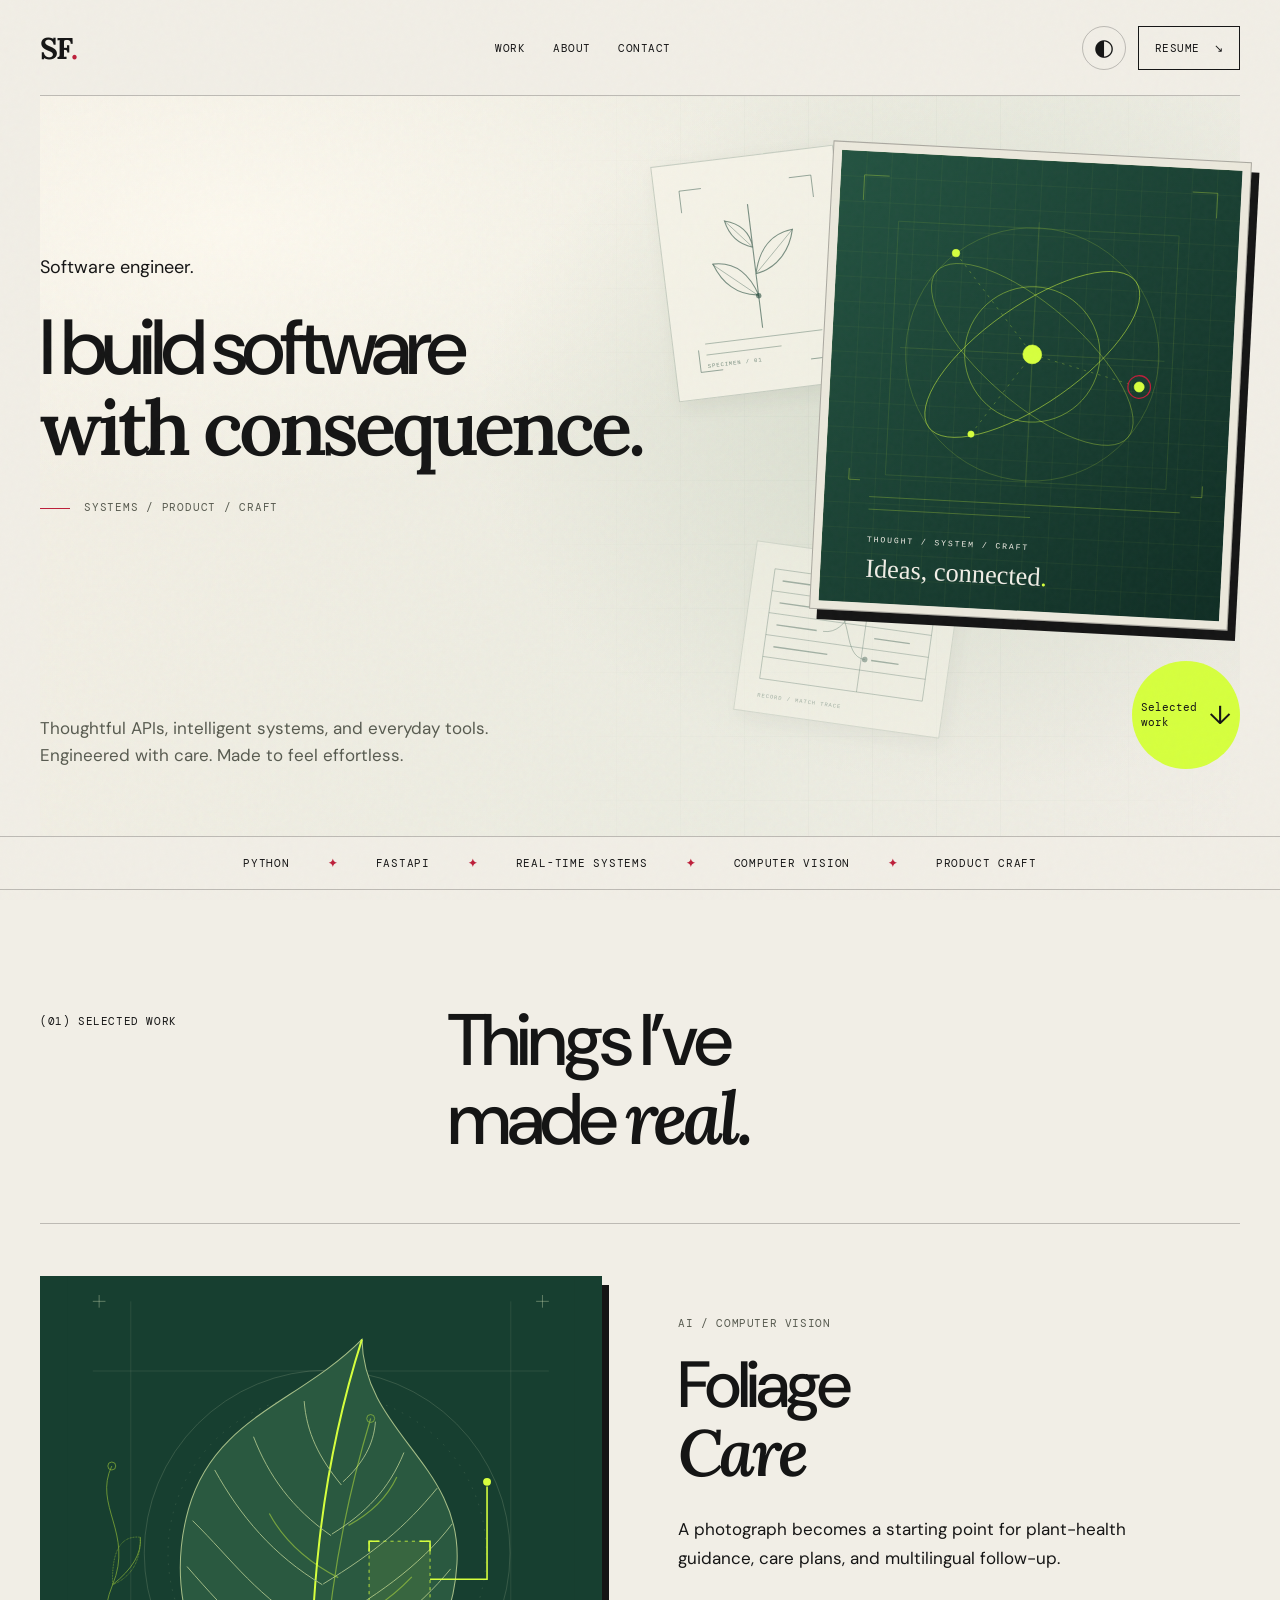
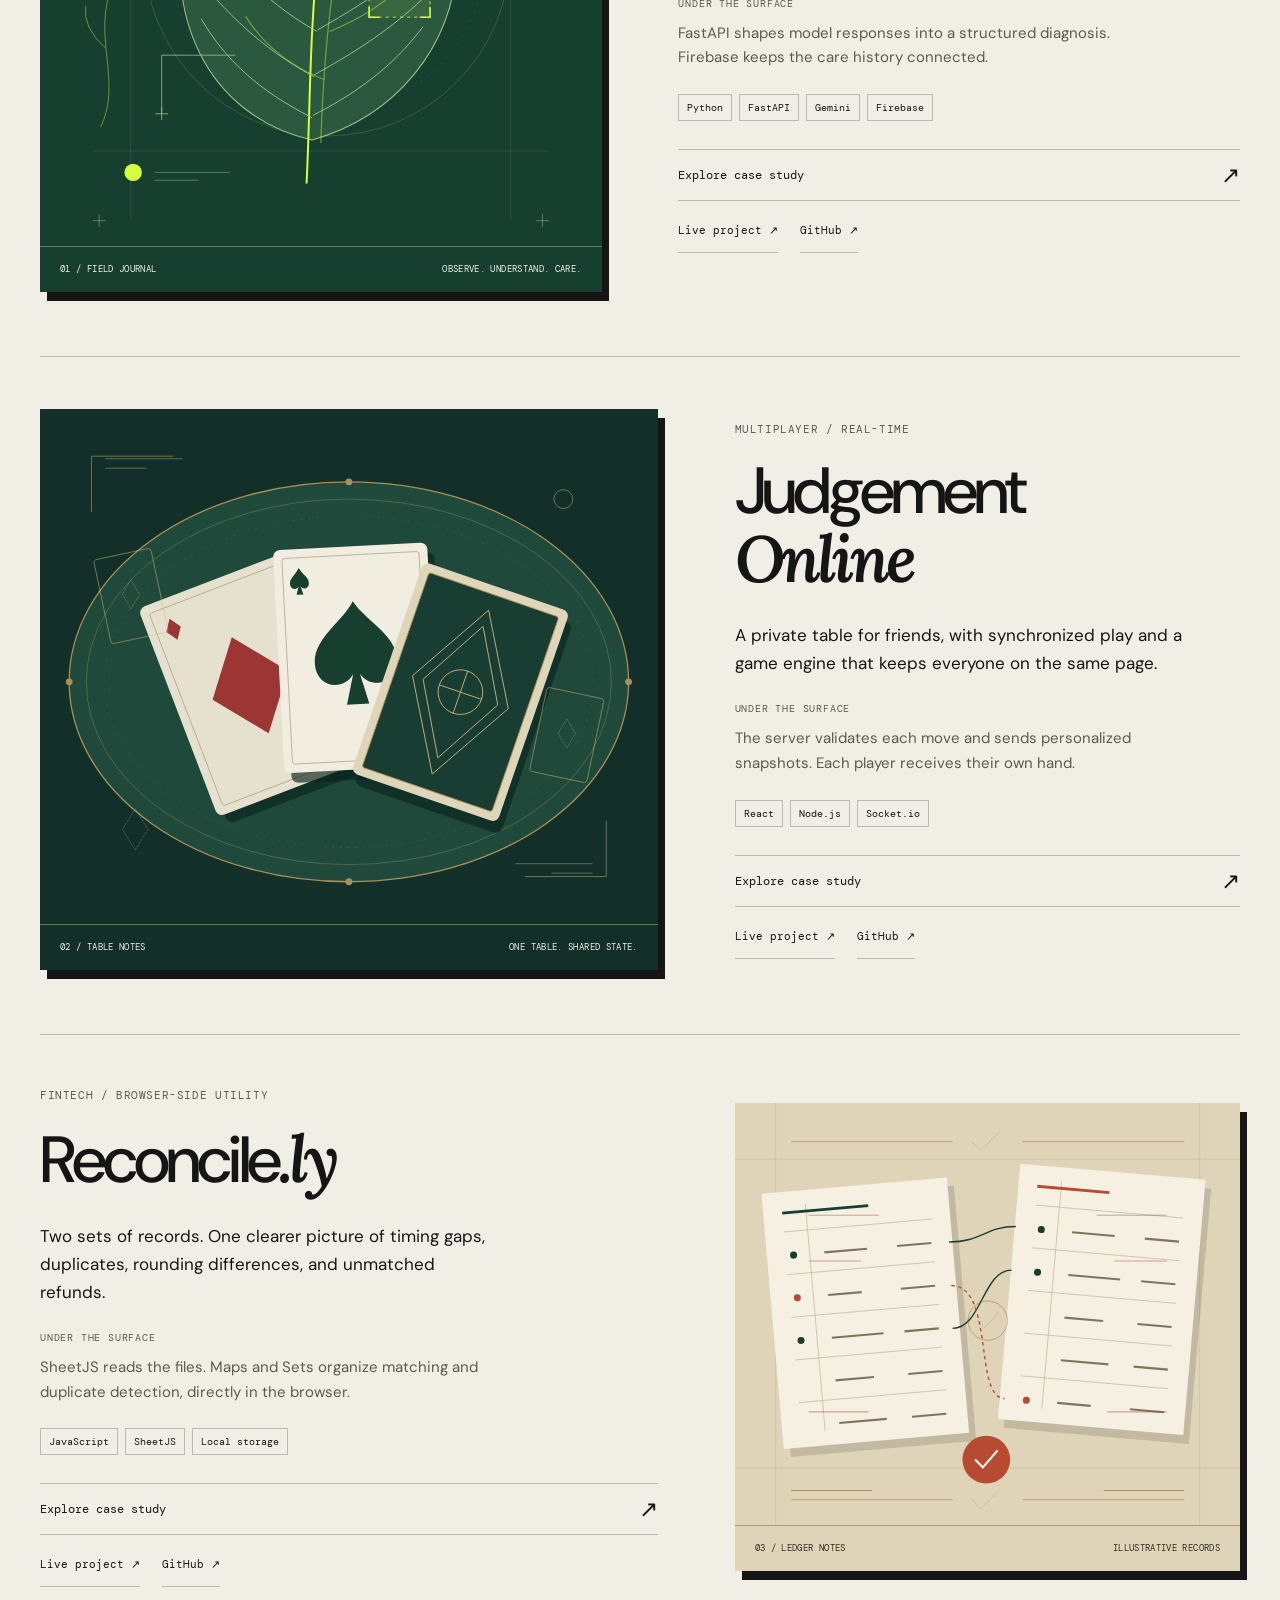
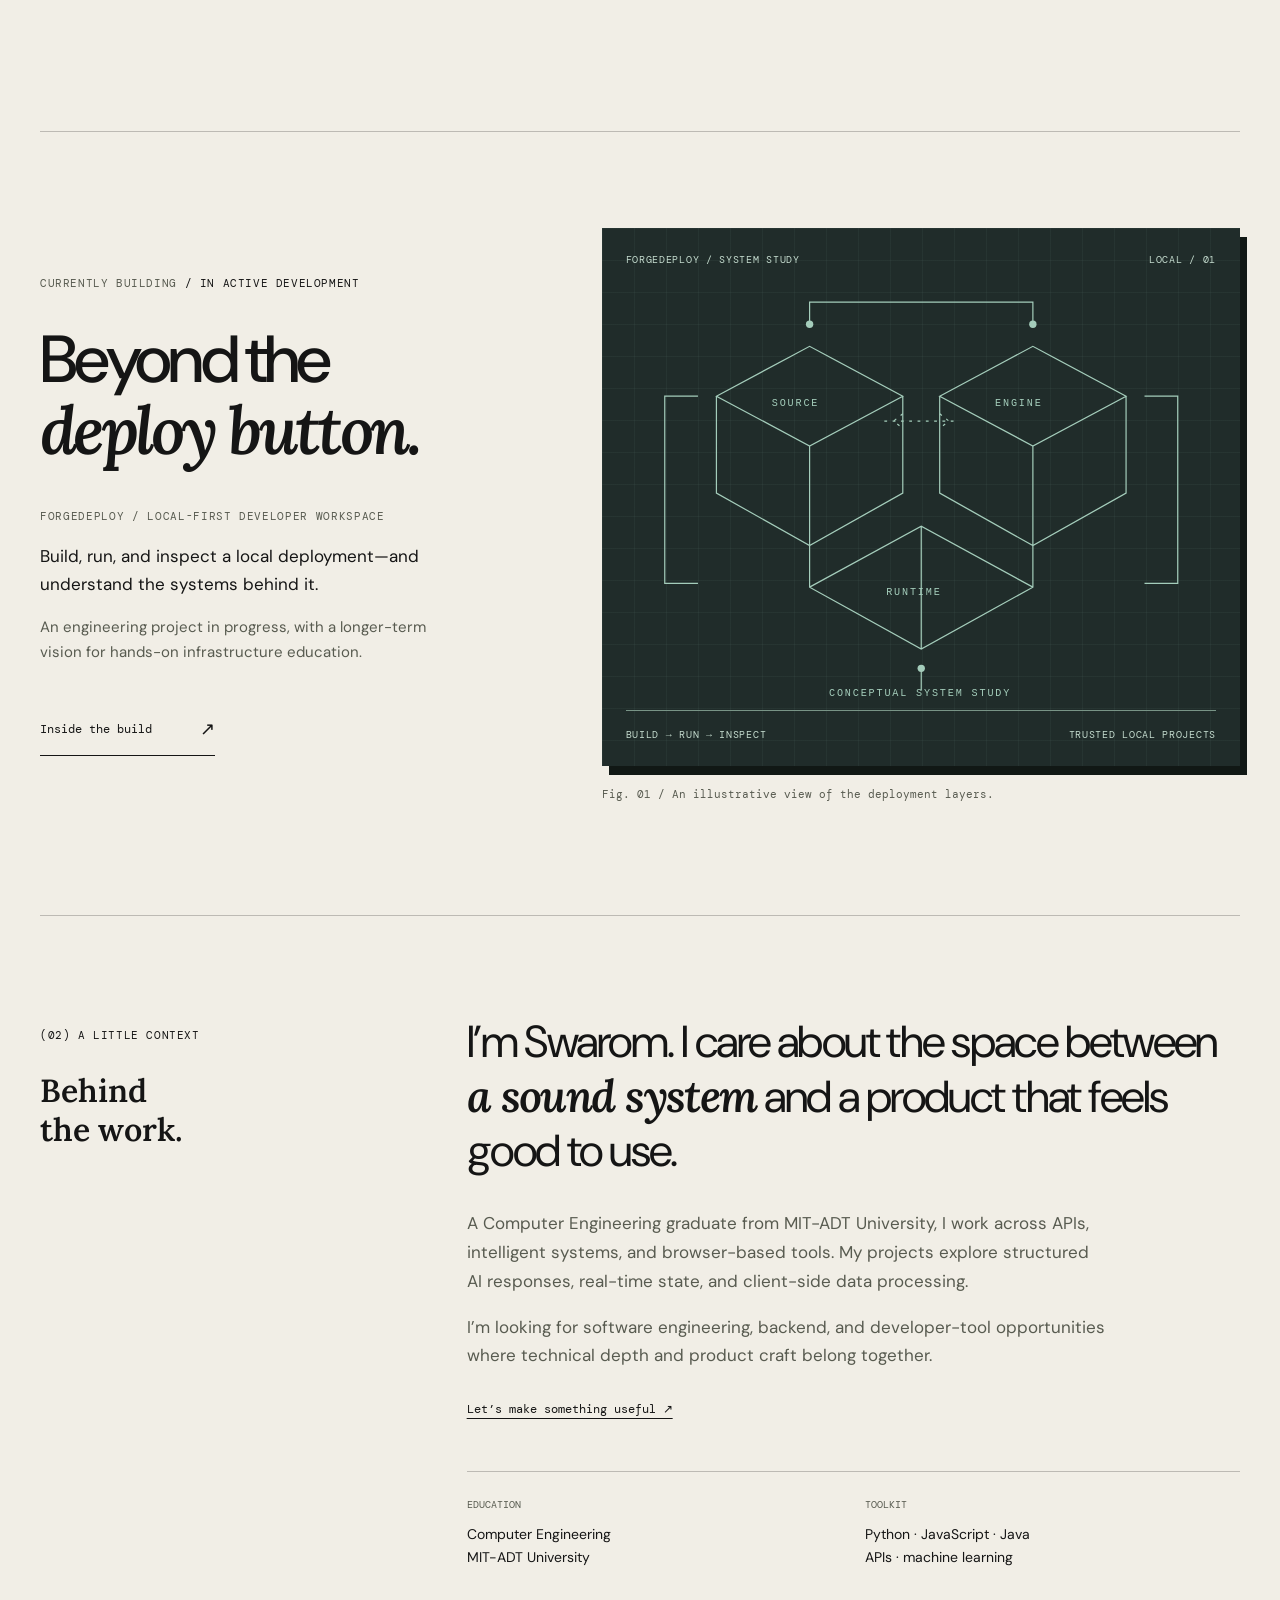
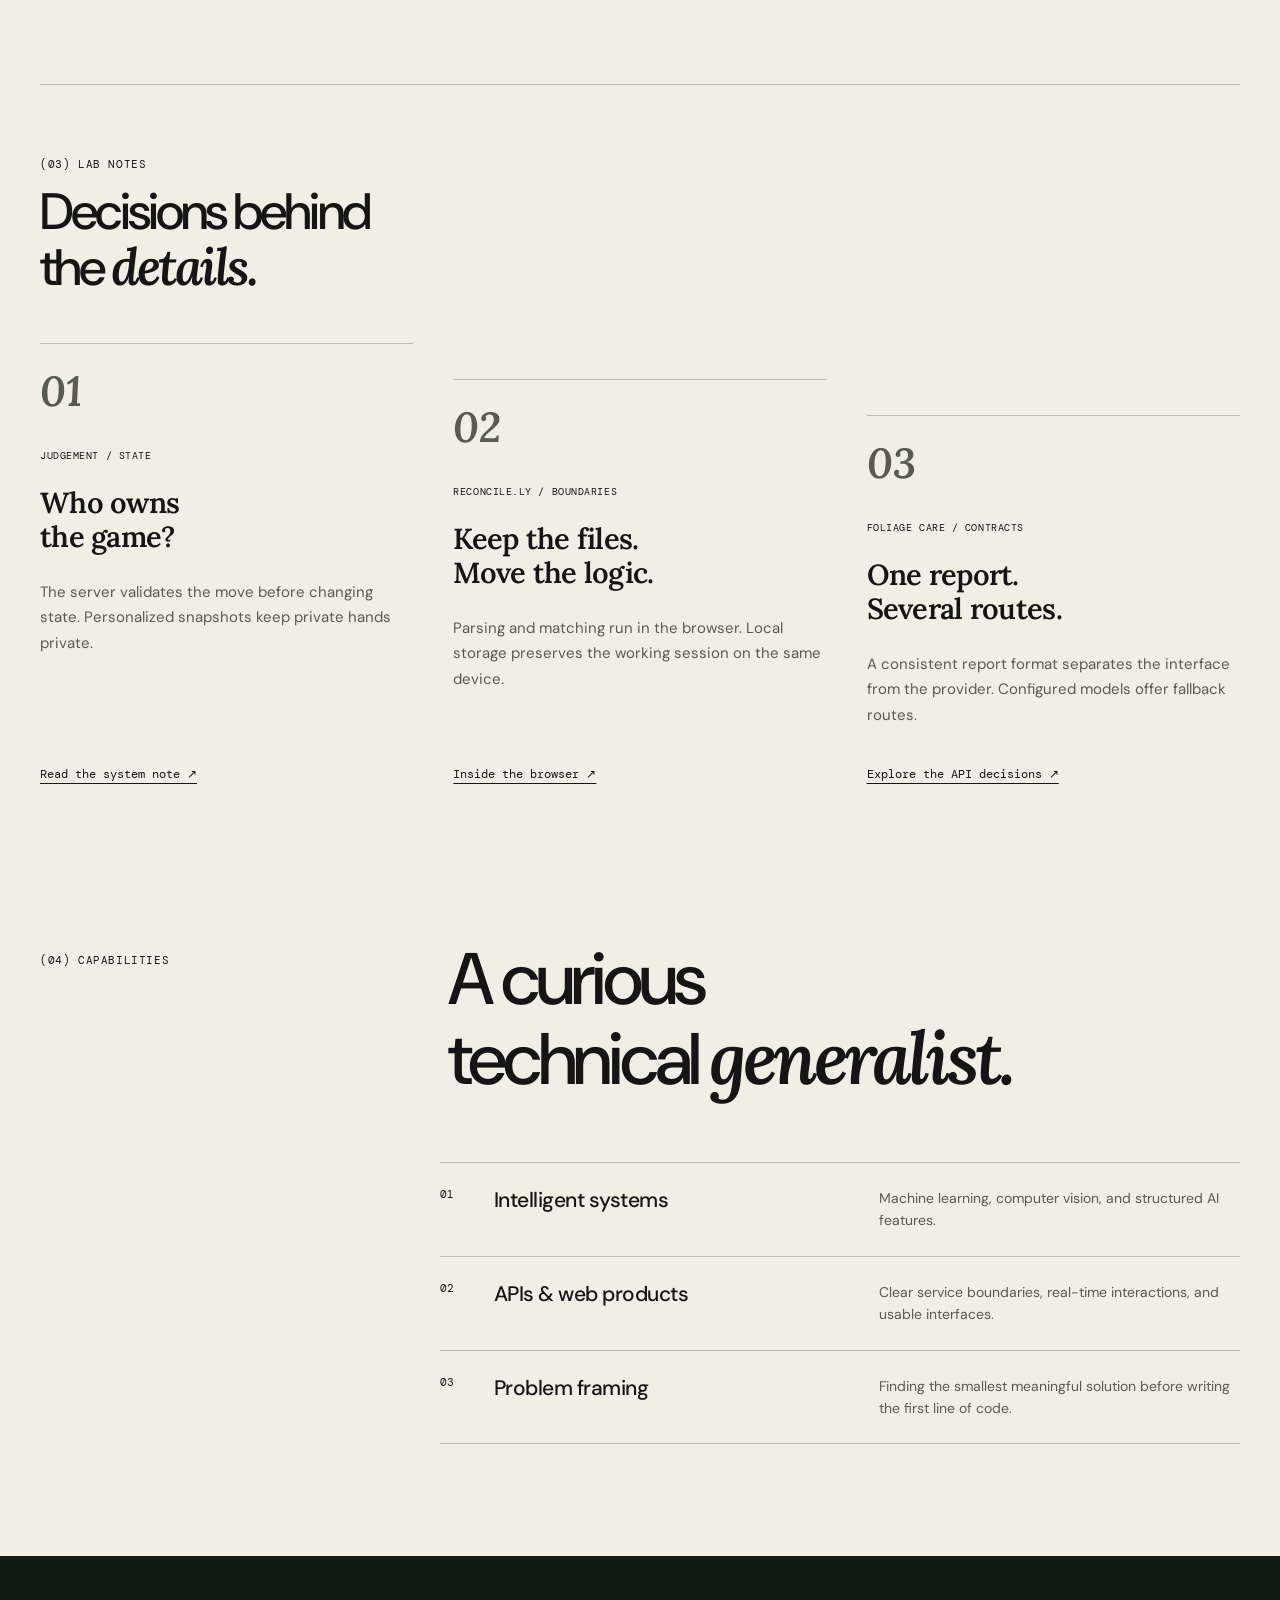
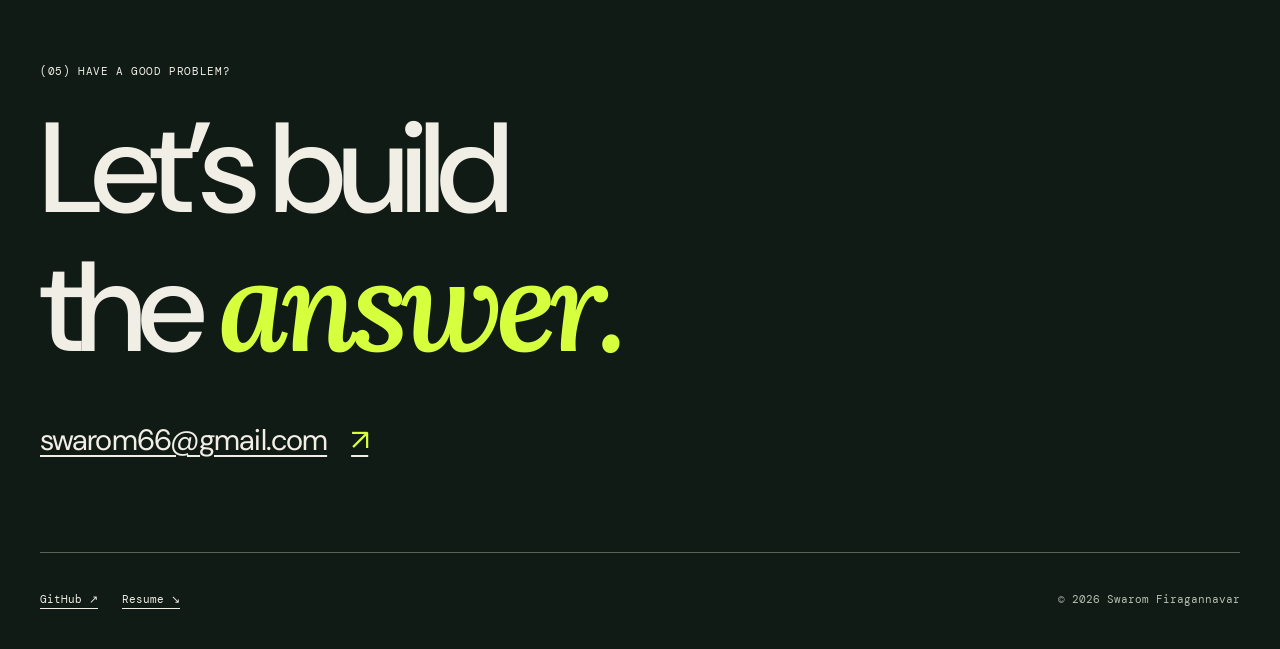
==== commit 7a584508: "Add ForgeDeploy workshop content and testing framework - Introduced CSS styles for the ForgeDeploy w" ====
--- a/index.html
+++ b/index.html
@@ -11,6 +11,7 @@
   <link rel="stylesheet" href="styles.css">
   <link rel="stylesheet" href="foliage-case-study.css">
   <link rel="stylesheet" href="project-decks.css">
+  <link rel="stylesheet" href="forgedeploy.css">
 </head>
 <body>
   <a class="skip-link" href="#main">Skip to content</a>
@@ -48,6 +49,10 @@
         <div class="project-copy"><p class="eyebrow">FINTECH / BROWSER-SIDE UTILITY</p><h3 id="reconcile-title">Reconcile<em>.ly</em></h3><p>Two sets of records. One clearer picture of timing gaps, duplicates, rounding differences, and unmatched refunds.</p><p class="engineering-note"><span>UNDER THE SURFACE</span>SheetJS reads the files. Maps and Sets organize matching and duplicate detection, directly in the browser.</p><div class="tags"><span>JavaScript</span><span>SheetJS</span><span>Local storage</span></div><div class="project-actions"><a class="project-open" href="?project=reconcile&amp;slide=1#work">Explore case study <span aria-hidden="true">↗</span></a><a href="https://reconcilely.netlify.app/" target="_blank" rel="noreferrer">Live project ↗</a><a href="https://github.com/SlanderDome/Reconcile" target="_blank" rel="noreferrer">GitHub ↗</a></div></div>
       </article>
     </section>
+    <section class="building wrap" id="building" aria-labelledby="building-title">
+      <div class="building-intro"><p class="eyebrow">CURRENTLY BUILDING <span> / IN ACTIVE DEVELOPMENT</span></p><h2 id="building-title">Beyond the<br><em>deploy button.</em></h2><p class="building-name">FORGEDEPLOY / LOCAL-FIRST DEVELOPER WORKSPACE</p><p>Build, run, and inspect a local deployment—and understand the systems behind it.</p><p class="building-note">An engineering project in progress, with a longer-term vision for hands-on infrastructure education.</p><a class="building-link" href="?project=forgedeploy&amp;slide=1#building">Inside the build <span aria-hidden="true">↗</span></a></div>
+      <figure class="building-figure"><div class="building-art"><div class="building-art-top"><span>FORGEDEPLOY / SYSTEM STUDY</span><span>LOCAL / 01</span></div><svg viewBox="0 0 640 480" role="img" aria-label="Conceptual wireframe showing a deployment moving from source to engine to local container"><g class="building-wire" fill="none" stroke="currentColor" stroke-width="1.3"><path d="M98 140l101-54 101 54-101 54-101-54Zm0 0v105l101 57 101-57V140M199 194v108M340 140l101-54 101 54-101 54-101-54Zm0 0v105l101 57 101-57V140M441 194v108"/><path d="M199 302v45l121 67 121-67v-45M199 347l121-66 121 66M320 281v133"/><path class="building-trace" d="M199 62V38h242v24M78 343H42V140h36M562 140h36v203h-36M320 435v24"/><path d="M280 167h80M300 159l-10 8 10 8M340 159l10 8-10 8" stroke-dasharray="3 6"/></g><g fill="currentColor"><circle cx="199" cy="62" r="4"/><circle cx="441" cy="62" r="4"/><circle cx="320" cy="435" r="4"/></g><g fill="currentColor" font-family="monospace" font-size="11" letter-spacing="2"><text x="158" y="151">SOURCE</text><text x="400" y="151">ENGINE</text><text x="282" y="356">RUNTIME</text><text x="220" y="465">CONCEPTUAL SYSTEM STUDY</text></g></svg><div class="building-art-bottom"><span>BUILD → RUN → INSPECT</span><span>TRUSTED LOCAL PROJECTS</span></div></div><figcaption>Fig. 01 / An illustrative view of the deployment layers.</figcaption></figure>
+    </section>
     <section class="about wrap" id="about" aria-labelledby="about-title"><div class="about-label"><p class="eyebrow">(02) A little context</p><h2 id="about-title">Behind<br>the work.</h2></div><div class="about-copy"><p>I’m Swarom. I care about the space between <em>a sound system</em> and a product that feels good to use.</p><p class="secondary">A Computer Engineering graduate from MIT-ADT University, I work across APIs, intelligent systems, and browser-based tools. My projects explore structured AI responses, real-time state, and client-side data processing.</p><p class="secondary">I’m looking for software engineering, backend, and developer-tool opportunities where technical depth and product craft belong together.</p><a class="text-link" href="mailto:swarom66@gmail.com">Let’s make something useful ↗</a><dl class="about-facts"><div><dt>EDUCATION</dt><dd>Computer Engineering<br>MIT-ADT University</dd></div><div><dt>TOOLKIT</dt><dd>Python · JavaScript · Java<br>APIs · machine learning</dd></div></dl></div></section>
     <section class="lab wrap" id="lab" aria-labelledby="lab-title"><div class="lab-head"><div><p class="eyebrow">(03) Lab notes</p><h2 id="lab-title">Decisions behind<br>the <em>details.</em></h2></div></div><div class="lab-rail">
       <article class="lab-note"><span class="note-number">01</span><p class="eyebrow">JUDGEMENT / STATE</p><h3>Who owns<br>the game?</h3><p>The server validates the move before changing state. Personalized snapshots keep private hands private.</p><a class="text-link" href="?project=judgement&amp;slide=5#lab">Read the system note ↗</a></article>
@@ -59,6 +64,7 @@
   </main>
   <dialog class="case-study" id="caseStudy"><button class="case-close" type="button" aria-label="Close case file">×</button><div class="case-content"></div></dialog>
   <script src="project-decks.js"></script>
+  <script src="forgedeploy.js"></script>
   <script src="foliage-case-study.js"></script>
   <script src="script.js"></script>
   <script src="project-scenes.js"></script>
--- a/styles.css
+++ b/styles.css
@@ -42,8 +42,17 @@
 body.night .hero-atmosphere::before{opacity:.3}
 body.night .hero-sheet{background:rgba(38,50,40,.85);border-color:rgba(241,238,230,.18);color:rgba(213,226,204,.45)}
 @media(max-width:1050px){.hero{grid-template-columns:minmax(0,1fr) 260px}.hero-sheet--specimen{left:49%;width:154px}.hero-sheet--ledger{display:none}}
-@media(max-width:720px){.hero{display:flex}.hero::before{background:radial-gradient(ellipse 72% 54% at 76% 55%,rgba(142,165,136,.22),transparent 80%),linear-gradient(125deg,rgba(246,241,229,.55),transparent 80%)}.hero-atmosphere::before{opacity:.14;mask-image:linear-gradient(180deg,transparent 25%,#000 62%,transparent)}.hero-discipline{font-size:10px;margin-top:24px}.hero-sheet--specimen{left:auto;right:43%;top:35%;width:132px}.hero-sheet--ledger{display:none}.hero-preview{width:min(78%,360px);margin-right:7px}}
-@media(max-width:390px){.hero-preview{width:82%}.hero-sheet--specimen{right:45%;width:118px}}
+@media(max-width:720px){
+  .hero{display:flex;gap:20px;padding:28px 0 32px}
+  .hero::before{background:radial-gradient(ellipse 72% 54% at 76% 55%,rgba(142,165,136,.22),transparent 80%),linear-gradient(125deg,rgba(246,241,229,.55),transparent 80%)}
+  .hero::after{display:none}
+  .hero-atmosphere::before{opacity:.1;mask-image:linear-gradient(180deg,transparent 25%,#000 62%,transparent)}
+  .hero-sheet{display:none}
+  .hero-kicker{margin:0 0 16px}
+  .hero-discipline{font-size:10px;margin-top:20px}
+  .hero-preview{width:min(76%,300px);margin:0 4px 4px 0;padding:6px;transform:rotate(1deg);box-shadow:5px 7px 0 #151515}
+  .hero-bottom{gap:12px}
+}
 .poster-atmosphere .scene-detail{stroke-width:1.5;opacity:.8}
 .poster-atmosphere .scene-card{opacity:var(--scene-progress,1);transform-box:fill-box;transform-origin:center}
 .poster-atmosphere .scene-card-left{transform:translateX(calc((1 - var(--scene-progress,1)) * -35px)) rotate(calc((1 - var(--scene-progress,1)) * -12deg))}
--- a/forgedeploy.css
+++ b/forgedeploy.css
@@ -0,0 +1,19 @@
+/* ForgeDeploy workshop: a distinct editorial interlude, not a project card. */
+.building{display:grid;grid-template-columns:minmax(0,.85fr) minmax(0,1.15fr);gap:clamp(40px,7vw,96px);align-items:center;padding-block:96px 112px;border-top:1px solid var(--line)}
+.building-intro .eyebrow{color:var(--muted);margin:0 0 32px}.building-intro .eyebrow span{color:var(--ink)}
+.building h2{font-size:clamp(42px,5.2vw,72px);font-weight:500;line-height:1.06;letter-spacing:-.055em;margin:0 0 40px}
+.building-name{font:11px/1.6 var(--mono);letter-spacing:.06em;color:var(--muted);margin:0 0 16px}
+.building-intro>p:not(.eyebrow):not(.building-name){max-width:410px;font-size:17px;line-height:1.65}.building-intro .building-note{color:var(--muted);font-size:15px!important}
+.building-link{display:inline-flex;align-items:center;justify-content:space-between;gap:48px;min-height:52px;margin-top:24px;border-bottom:1px solid var(--ink);text-decoration:none;font:12px var(--mono)}.building-link span{font-size:18px}.building-link:hover{color:var(--crimson)}
+.building-figure{min-width:0}.building-art{color:#a4cdbb;background-color:#202c2a;background-image:linear-gradient(#a4cdbb0d 1px,transparent 1px),linear-gradient(90deg,#a4cdbb0d 1px,transparent 1px);background-size:32px 32px;padding:24px;box-shadow:7px 9px 0 #111815;overflow:hidden}.building-art svg{display:block;width:100%;height:auto}.building-art-top,.building-art-bottom{display:flex;justify-content:space-between;gap:12px;font:10px/1.5 var(--mono);letter-spacing:.07em;color:#c4dbce}.building-art-bottom{border-top:1px solid #789486;padding-top:16px}.building-figure figcaption{margin-top:20px;color:var(--muted);font:11px/1.5 var(--mono)}
+@media(prefers-reduced-motion:no-preference){.building-entered .building-trace{stroke-dasharray:700;animation:building-draw 1.8s ease-out both}@keyframes building-draw{from{stroke-dashoffset:700}to{stroke-dashoffset:0}}}
+.fc-viewer[data-project="forgedeploy"]{--fc-forest:#182320;--fc-cream:#eaf0e8;--fc-lime:#a4d3ba;--fc-muted:#b3c9ba}
+.fc-viewer[data-project="forgedeploy"] .fc-dark{--fc-text:#eaf0e8;--fc-secondary:#bccfc2;--fc-rule:#516b60;--fc-accent:#a4d3ba;background:#202c2a}
+.fc-viewer[data-project="forgedeploy"] .fc-light{--fc-text:#1f322b;--fc-secondary:#4e6458;--fc-rule:#acbcb0;--fc-accent:#32634e;background:#e9eee5}
+.fc-viewer[data-project="forgedeploy"] .fc-slide:before{opacity:.12;background-image:linear-gradient(currentColor 1px,transparent 1px),linear-gradient(90deg,currentColor 1px,transparent 1px);background-size:48px 48px}
+.fc-viewer[data-project="forgedeploy"] .fc-chrome,.fc-viewer[data-project="forgedeploy"] .fc-navigation{border-color:#526b60}
+.fd-slide .fc-heading{max-width:1040px}.fd-slide .fc-intro{max-width:720px}.fd-opening-grid{display:grid;grid-template-columns:1.2fr 1fr;gap:48px;align-items:end;margin-top:clamp(48px,8vw,100px);border-top:1px solid var(--fc-rule);padding-top:32px}.fd-opening-grid p,.fd-prose,.fd-essay p,.fd-progress-layout p{font-size:clamp(16px,1.5vw,20px);line-height:1.6}.fd-opening-grid .fd-statement{font-size:clamp(32px,4vw,58px);line-height:1.15;letter-spacing:-.04em;margin:0}.fd-statement em{font-family:var(--serif)}
+.fd-small,.fd-caption,.fd-essay span{font:11px/1.7 var(--mono)!important;letter-spacing:.05em;color:var(--fc-secondary);text-transform:uppercase}.fd-small{margin-top:32px}.fd-caption{margin-top:24px}.fd-essay{max-width:750px;margin:64px 0 0 auto;border-left:1px solid var(--fc-rule);padding-left:32px}.fd-essay span{display:block;margin-top:40px}
+.fd-steps,.fd-architecture,.fd-horizons{display:grid;grid-template-columns:repeat(4,minmax(0,1fr));gap:24px;list-style:none;padding:0;margin:64px 0 0}.fd-architecture,.fd-horizons{grid-template-columns:repeat(3,minmax(0,1fr))}.fd-steps li,.fd-architecture>div,.fd-horizons section{border-top:1px solid var(--fc-rule);padding-top:20px;min-width:0}.fd-steps span,.fd-architecture span,.fd-horizons span{font:11px var(--mono);color:var(--fc-secondary)}.fd-steps h3,.fd-horizons h3,.fd-progress-layout h3{font-size:clamp(22px,2.1vw,30px);line-height:1.15;letter-spacing:-.04em;margin:24px 0 16px}.fd-steps p,.fd-architecture p,.fd-horizons p{font-size:16px;line-height:1.6;color:var(--fc-secondary)}.fd-architecture strong{display:block;font-size:clamp(22px,2.4vw,34px);line-height:1.2;margin-top:24px}.fd-prose{max-width:760px;margin-top:32px}
+.fd-progress-layout{display:grid;grid-template-columns:minmax(0,1fr) minmax(0,1.2fr);gap:clamp(32px,5vw,72px);align-items:start;margin-top:48px}.fd-screen{margin:0}.fd-screen img{width:100%;height:auto;border:1px solid var(--fc-rule)}.fd-screen figcaption{font:10px/1.6 var(--mono);color:var(--fc-secondary);margin-top:12px}
+@media(max-width:720px){.building{grid-template-columns:1fr;gap:40px;padding-block:72px}.building h2{margin-bottom:28px}.building-art{padding:16px}.building-art-top,.building-art-bottom{font-size:8px}.fd-opening-grid,.fd-progress-layout{grid-template-columns:1fr;gap:24px;margin-top:40px}.fd-steps,.fd-architecture,.fd-horizons{grid-template-columns:1fr;gap:24px;margin-top:40px}.fd-steps h3,.fd-horizons h3{margin-top:12px}.fd-essay{margin-top:40px;padding-left:20px}}
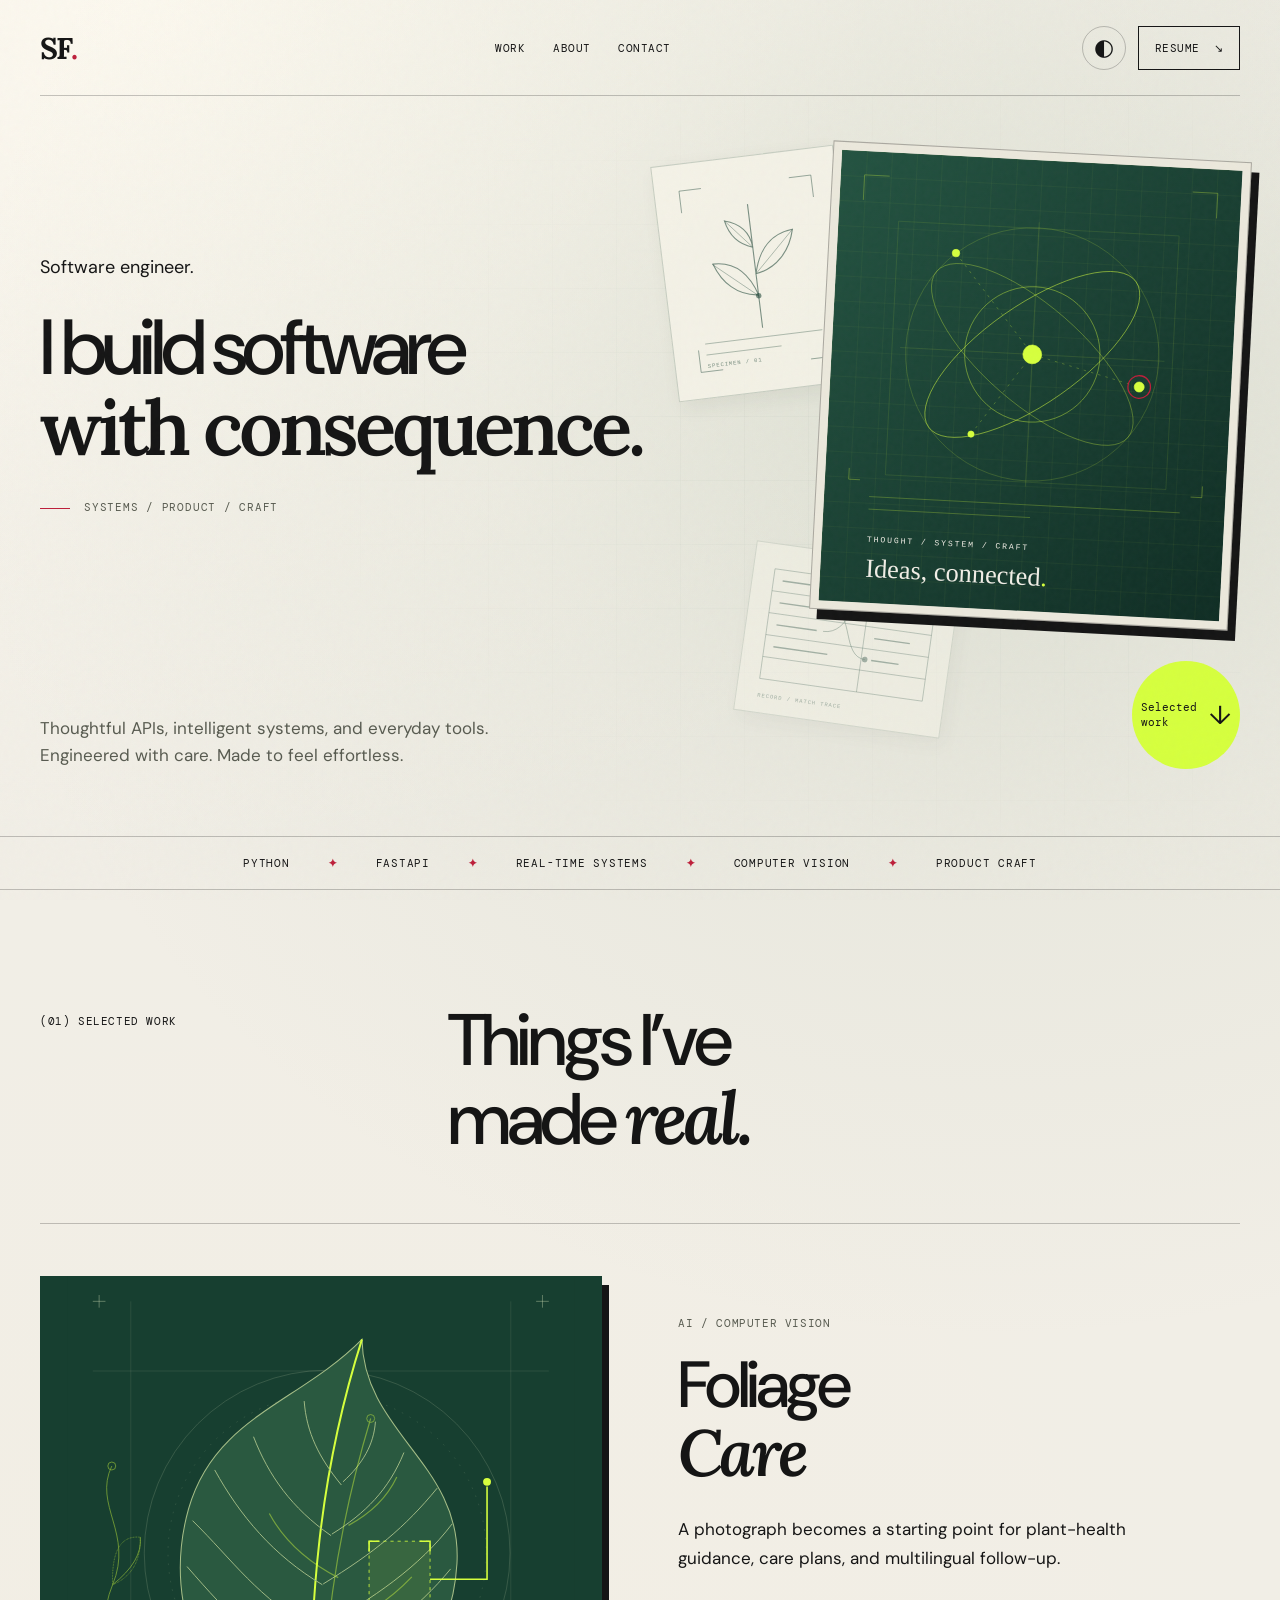
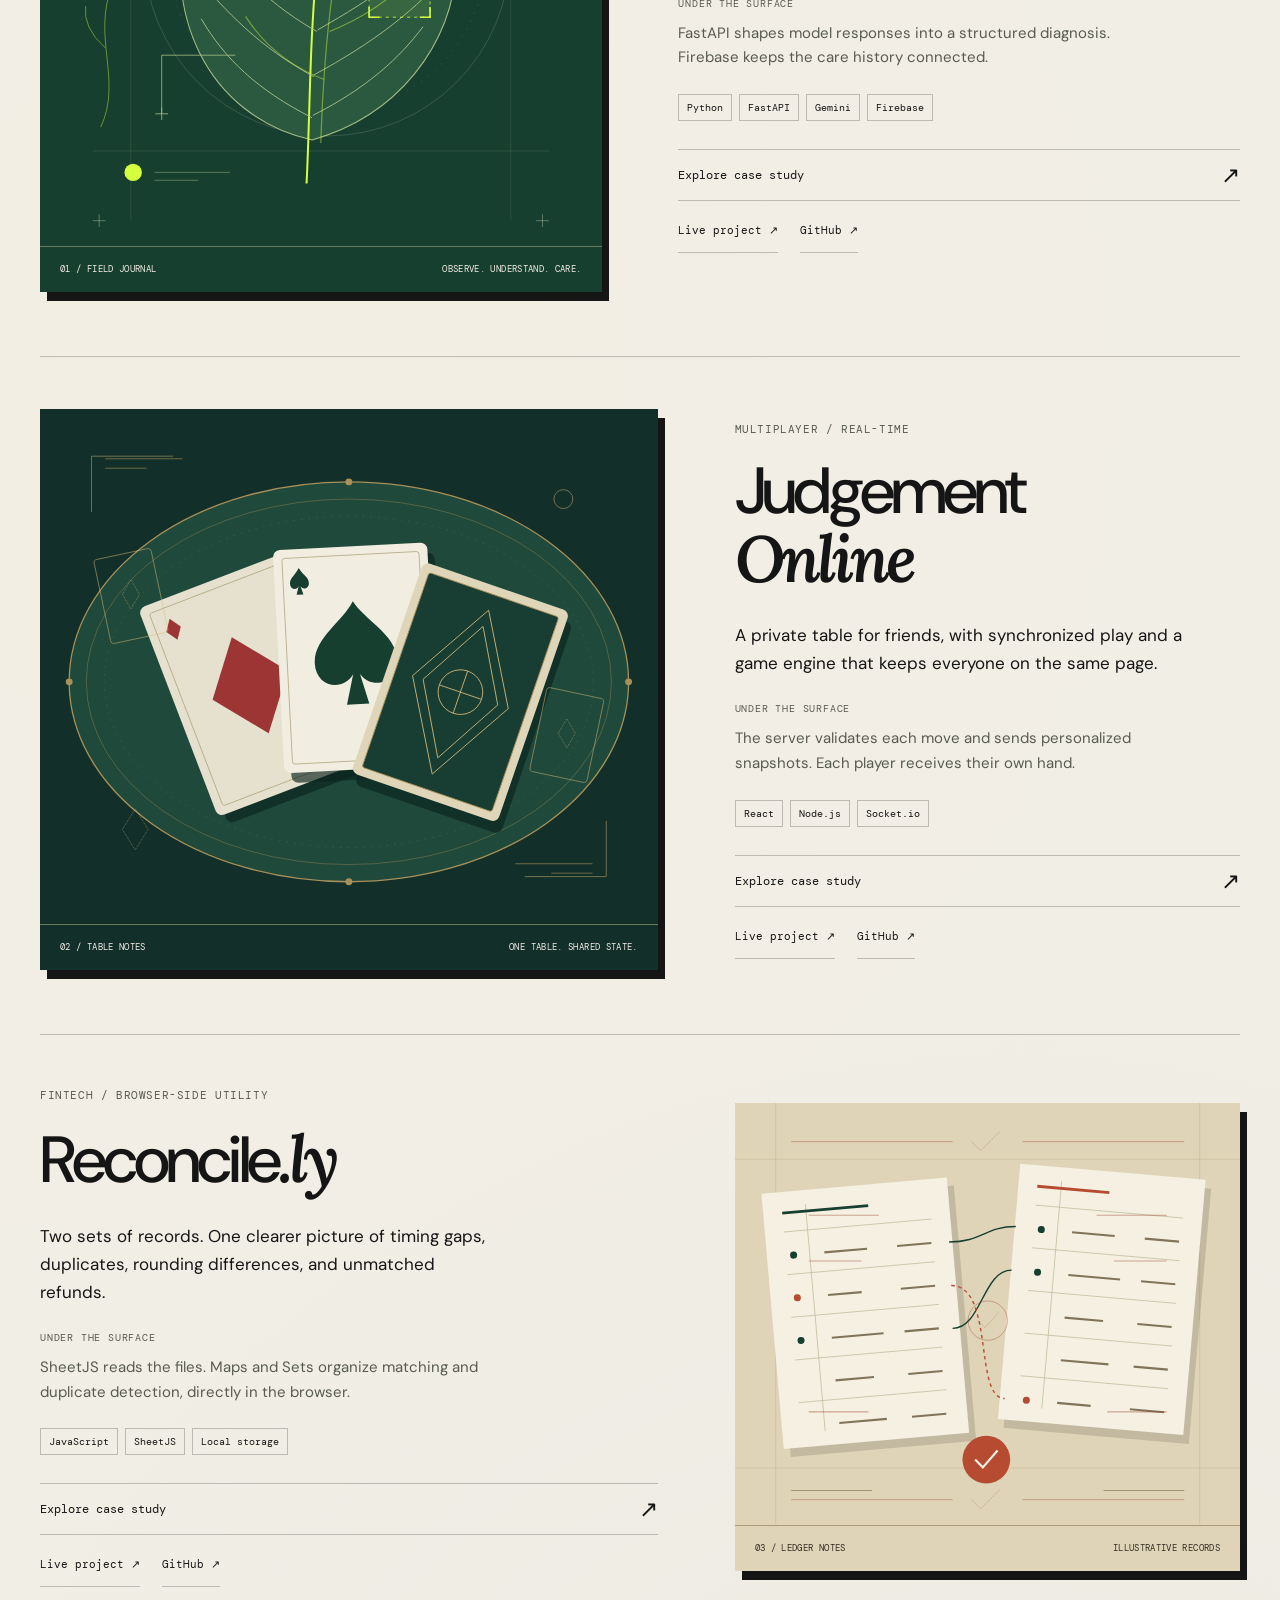
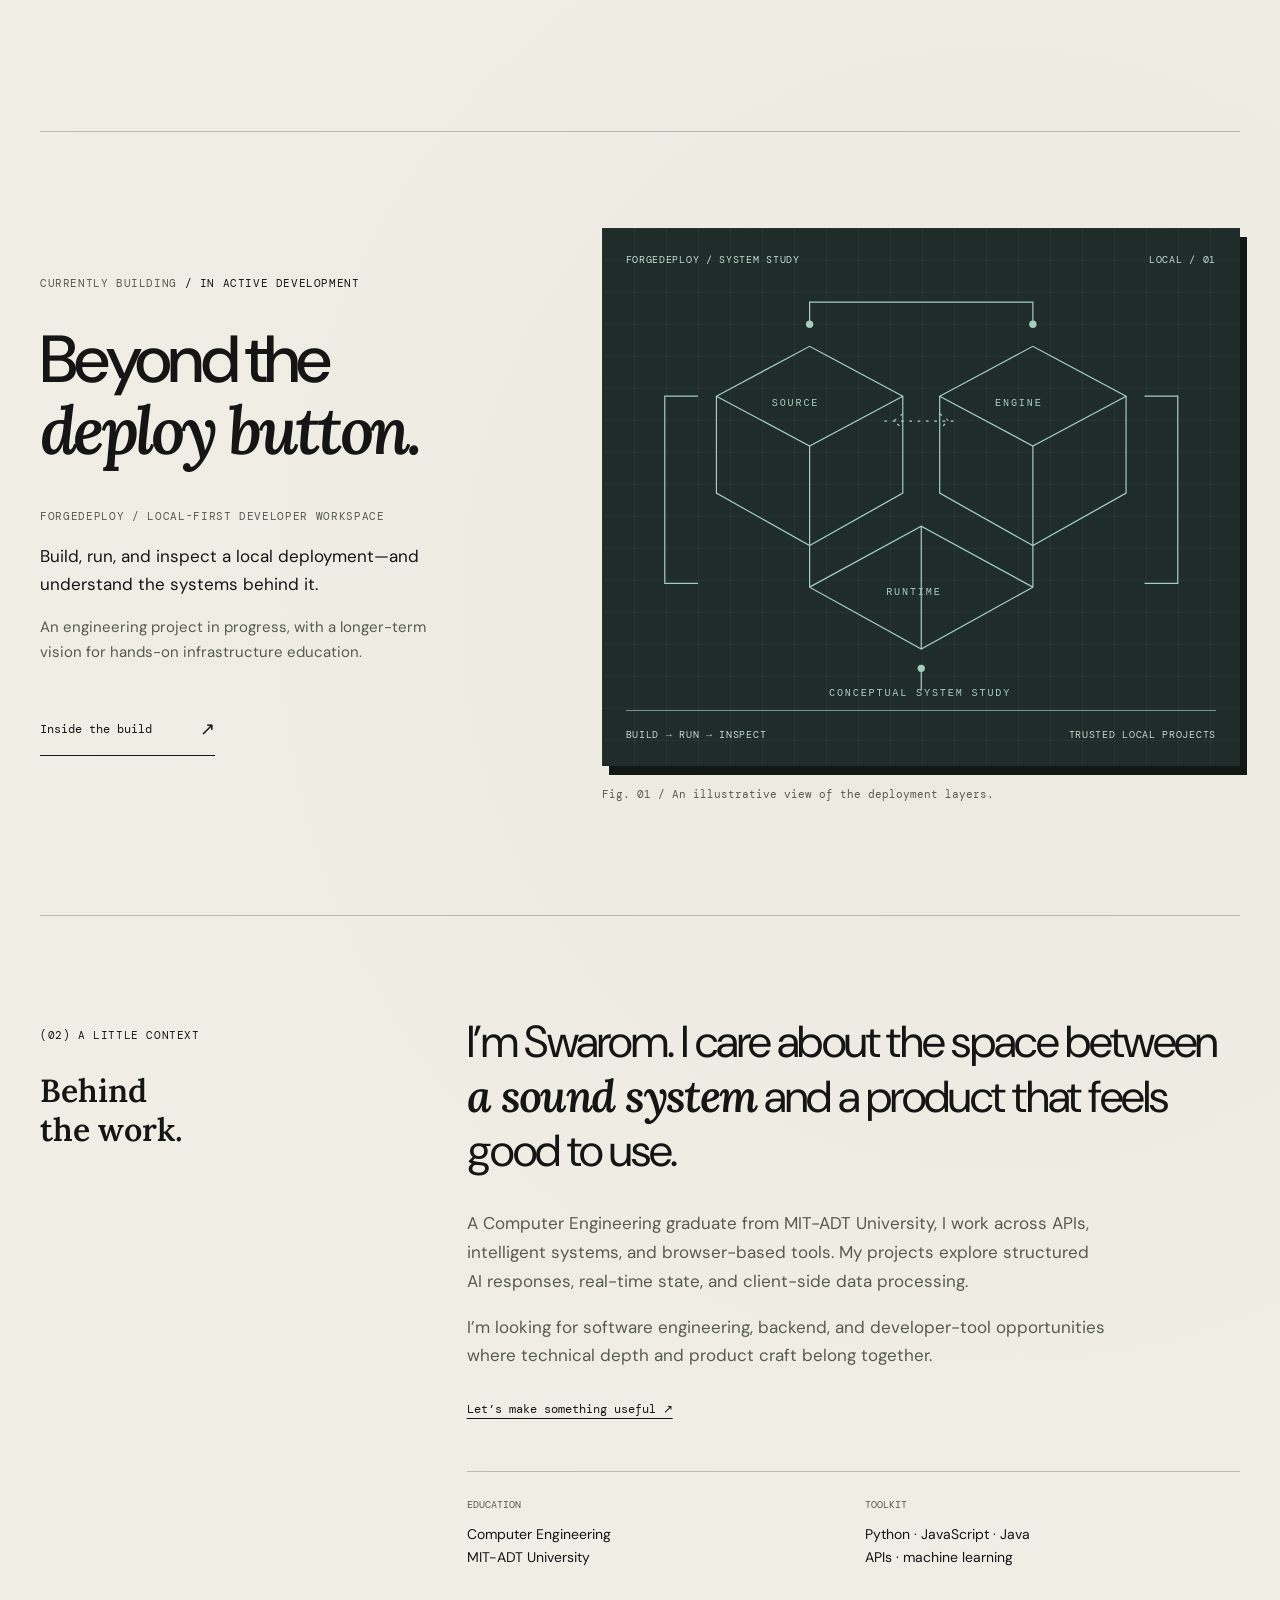
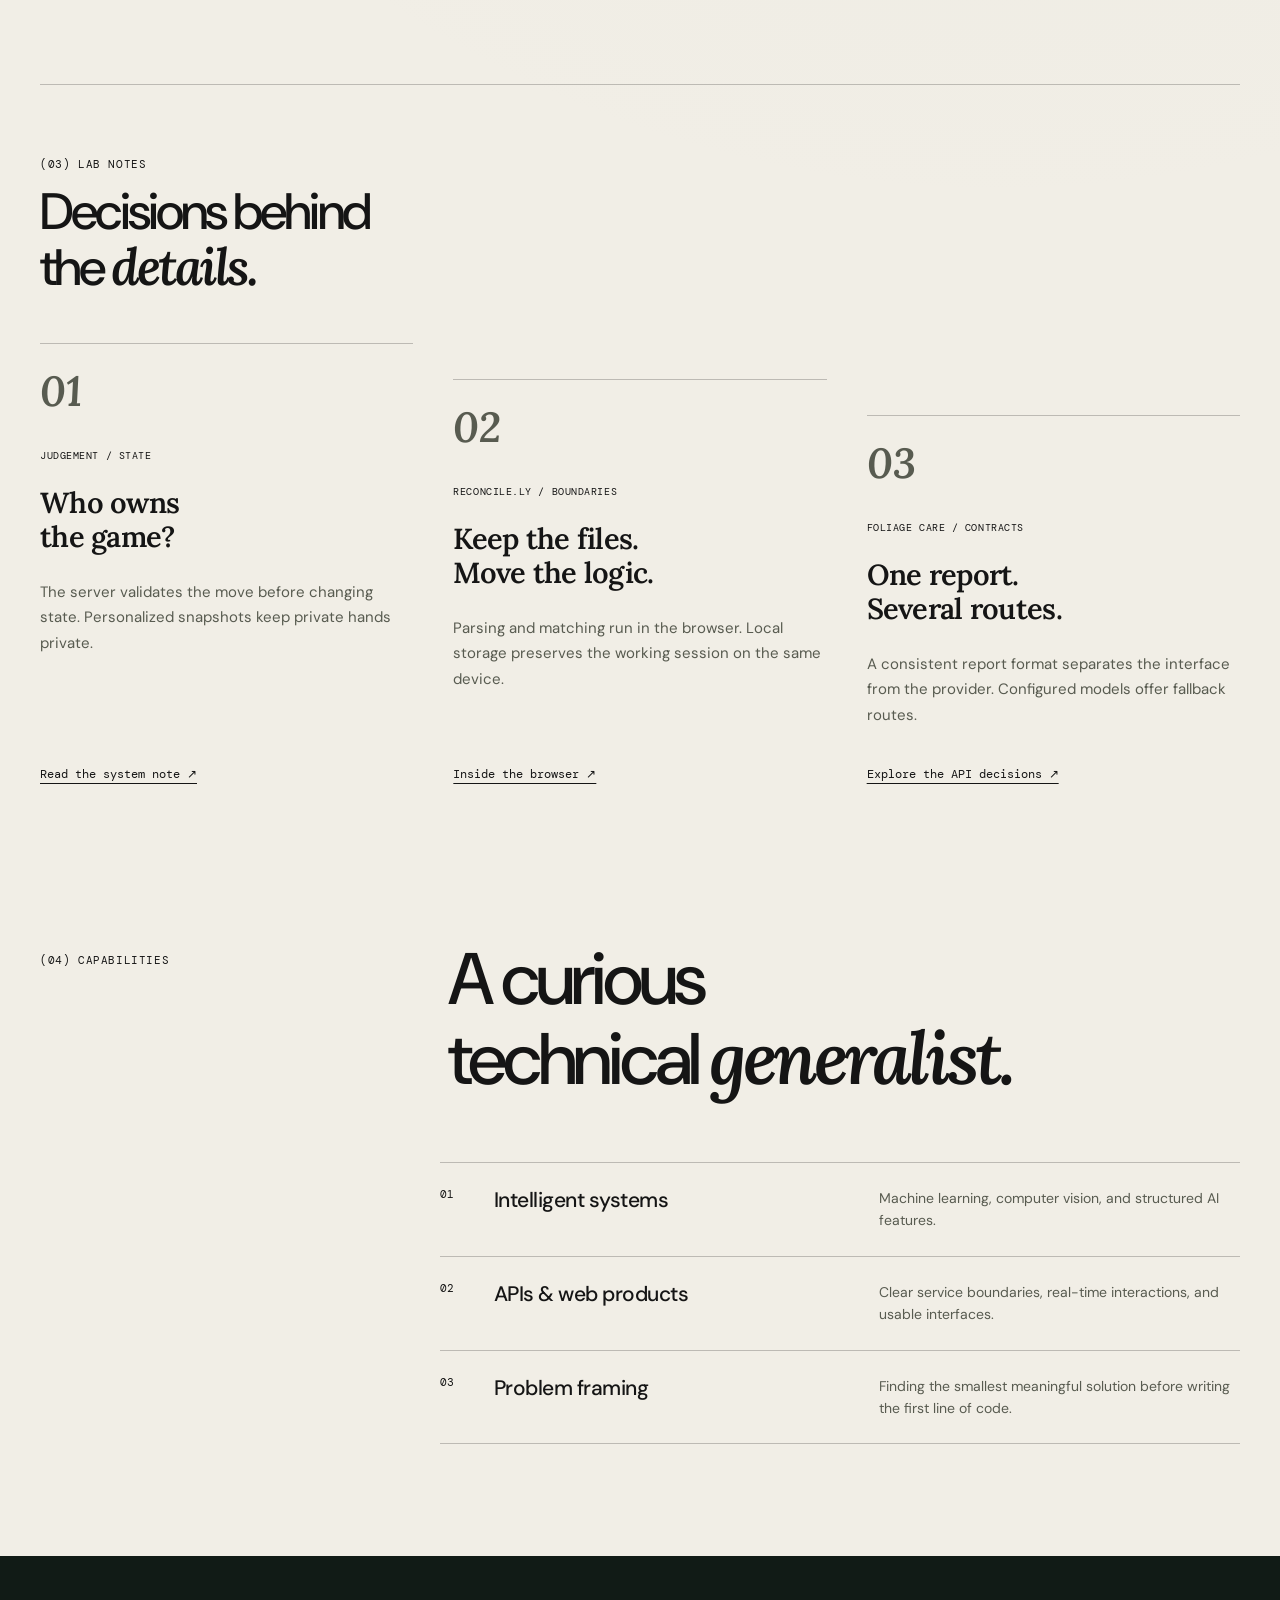
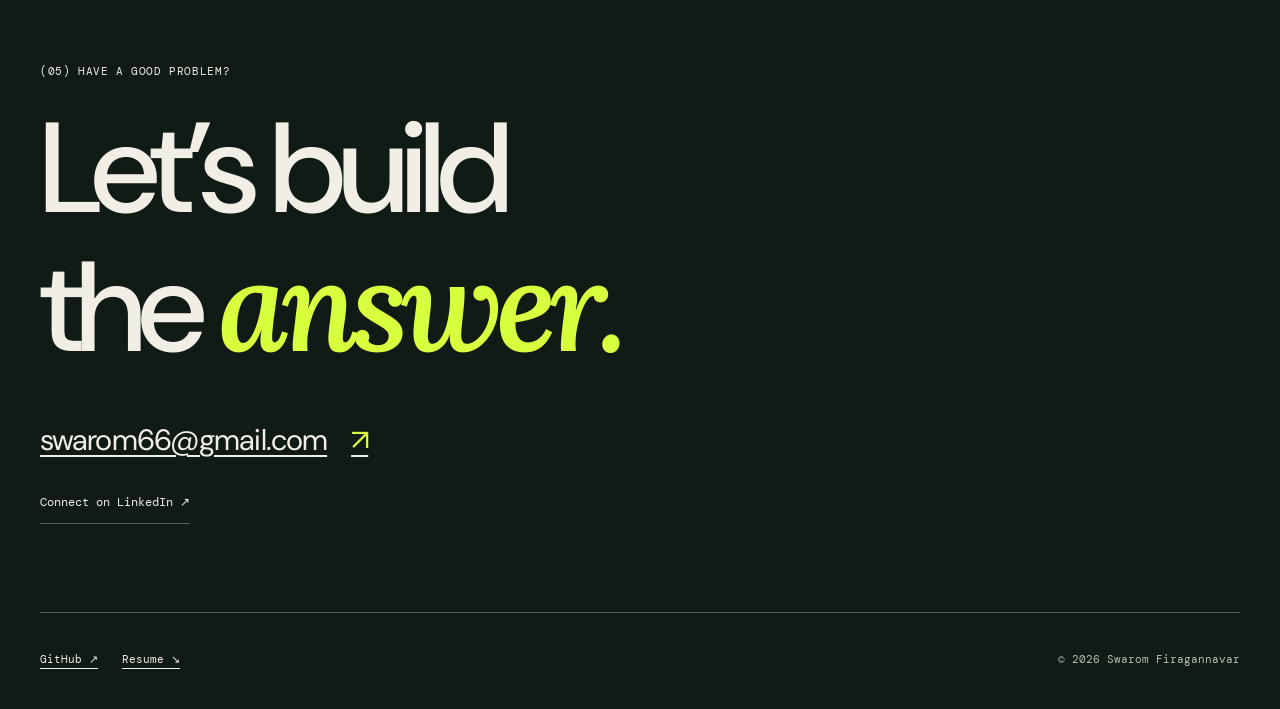
==== commit 48e914cb: "Refactor code structure for improved readability and maintainability" ====
--- a/index.html
+++ b/index.html
@@ -42,7 +42,7 @@
       </article>
       <article class="project project-card" data-project="judgement" aria-labelledby="judgement-title">
         <figure class="project-poster poster-judgement"><div class="poster-art"><img src="Images/poster-judgement.svg" width="720" height="600" alt="A fan of illustrated playing cards on a green felt table with gold detailing" loading="lazy"></div><figcaption><span>02 / TABLE NOTES</span><span>ONE TABLE. SHARED STATE.</span></figcaption></figure>
-        <div class="project-copy"><p class="eyebrow">MULTIPLAYER / REAL-TIME</p><h3 id="judgement-title">Judgement<br><em>Online</em></h3><p>A private table for friends, with synchronized play and a game engine that keeps everyone on the same page.</p><p class="engineering-note"><span>UNDER THE SURFACE</span>The server validates each move and sends personalized snapshots. Each player receives their own hand.</p><div class="tags"><span>React</span><span>Node.js</span><span>Socket.io</span></div><div class="project-actions"><a class="project-open" href="?project=judgement&amp;slide=1#work">Explore case study <span aria-hidden="true">↗</span></a><a href="https://judgement-x0wl.onrender.com/" target="_blank" rel="noreferrer">Live project ↗</a><a href="https://github.com/SlanderDome/Judgement" target="_blank" rel="noreferrer">GitHub ↗</a></div></div>
+        <div class="project-copy"><p class="eyebrow">MULTIPLAYER / REAL-TIME</p><h3 id="judgement-title">Judgement<br><em>Online</em></h3><p>A private table for friends, with synchronized play and a game engine that keeps everyone on the same page.</p><p class="engineering-note"><span>UNDER THE SURFACE</span>The server validates each move and sends personalized snapshots. Each player receives their own hand.</p><div class="tags"><span>React</span><span>Node.js</span><span>Socket.io</span></div><div class="project-actions"><a class="project-open" href="?project=judgement&amp;slide=1#work">Explore case study <span aria-hidden="true">↗</span></a><a href="https://judgement-production-893f3c78.up.railway.app/" target="_blank" rel="noreferrer">Live project ↗</a><a href="https://github.com/SlanderDome/Judgement" target="_blank" rel="noreferrer">GitHub ↗</a></div></div>
       </article>
       <article class="project project-card reconcile-card" data-project="reconcile" aria-labelledby="reconcile-title">
         <figure class="project-poster poster-reconcile"><div class="poster-art"><img src="Images/poster-reconcile.svg" width="720" height="600" alt="Two illustrated ledger sheets linked by matching and unmatched transaction paths" loading="lazy"></div><figcaption><span>03 / LEDGER NOTES</span><span>ILLUSTRATIVE RECORDS</span></figcaption></figure>
@@ -60,7 +60,7 @@
       <article class="lab-note"><span class="note-number">03</span><p class="eyebrow">FOLIAGE CARE / CONTRACTS</p><h3>One report.<br>Several routes.</h3><p>A consistent report format separates the interface from the provider. Configured models offer fallback routes.</p><a class="text-link" href="?project=foliage&amp;slide=6#lab">Explore the API decisions ↗</a></article>
     </div></section>
     <section class="capabilities wrap"><div class="section-head"><p>(04) Capabilities</p><h2>A curious<br>technical <em>generalist.</em></h2></div><div class="skill-list"><div><span>01</span><h3>Intelligent systems</h3><p>Machine learning, computer vision, and structured AI features.</p></div><div><span>02</span><h3>APIs & web products</h3><p>Clear service boundaries, real-time interactions, and usable interfaces.</p></div><div><span>03</span><h3>Problem framing</h3><p>Finding the smallest meaningful solution before writing the first line of code.</p></div></div></section>
-    <section class="contact" id="contact"><div class="wrap"><p class="eyebrow">(05) Have a good problem?</p><h2>Let’s build<br>the <em>answer.</em></h2><a class="mail-link" href="mailto:swarom66@gmail.com">swarom66@gmail.com <span>↗</span></a><div class="contact-foot"><a href="https://github.com/SlanderDome" target="_blank" rel="noreferrer">GitHub ↗</a><a href="SwaromResume.pdf" download>Resume ↘</a><p>© 2026 Swarom Firagannavar</p></div></div></section>
+    <section class="contact" id="contact"><div class="wrap"><p class="eyebrow">(05) Have a good problem?</p><h2>Let’s build<br>the <em>answer.</em></h2><a class="mail-link" href="mailto:swarom66@gmail.com">swarom66@gmail.com <span>↗</span></a><a class="contact-linkedin" href="https://www.linkedin.com/in/swarom-firagannavar-152906248/" target="_blank" rel="noreferrer">Connect on LinkedIn ↗</a><div class="contact-foot"><a href="https://github.com/SlanderDome" target="_blank" rel="noreferrer">GitHub ↗</a><a href="SwaromResume.pdf" download>Resume ↘</a><p>© 2026 Swarom Firagannavar</p></div></div></section>
   </main>
   <dialog class="case-study" id="caseStudy"><button class="case-close" type="button" aria-label="Close case file">×</button><div class="case-content"></div></dialog>
   <script src="project-decks.js"></script>
--- a/styles.css
+++ b/styles.css
@@ -13,6 +13,7 @@
 .about{display:grid;grid-template-columns:1fr 2fr;gap:40px;border-top:1px solid var(--line);padding-block:100px}.about-label h2{font:600 32px/1.2 var(--serif);margin-top:28px}.about-copy>p:first-child{font-size:clamp(28px,3.5vw,46px);line-height:1.2;letter-spacing:-.035em;margin:0 0 30px}.about-copy em{font-family:var(--serif);font-weight:600}.secondary{font-size:17px;line-height:1.7;color:var(--muted);max-width:640px}.text-link{display:inline-flex;align-items:center;min-height:44px;font:12px/1.5 var(--mono)}.about-facts{display:grid;grid-template-columns:1fr 1fr;gap:24px;border-top:1px solid var(--line);padding-top:26px;margin-top:40px}.about-facts dt{font:10px var(--mono);color:var(--muted);margin-bottom:12px}.about-facts dd{font-size:14px;line-height:1.6;margin:0}.lab{border-top:1px solid var(--line);padding-block:60px 80px}.lab-head{display:flex;justify-content:space-between;align-items:end;gap:40px;margin-bottom:48px}.lab h2{font-size:clamp(36px,4vw,54px)}.lab-head>p{font:12px/1.7 var(--mono);max-width:230px;color:var(--muted)}.lab-rail{display:grid;grid-template-columns:repeat(3,minmax(0,1fr));gap:40px}.lab-note{border-top:1px solid var(--line);padding-top:20px;display:flex;flex-direction:column;align-items:start}.note-number{font:italic 600 42px var(--serif);color:var(--muted);margin-bottom:20px}.lab-note h3{font:600 29px/1.15 var(--serif);letter-spacing:-.025em;margin:12px 0}.lab-note>p:not(.eyebrow){font-size:15px;line-height:1.7;color:var(--muted);margin-bottom:24px}.lab-note .eyebrow{font-size:10px}.lab-note .text-link{margin-top:auto}.capabilities{padding-block:65px 112px}.skill-list{margin-left:33.333%;border-top:1px solid var(--line)}.skill-list>div{display:grid;grid-template-columns:30px 1fr 1fr;gap:24px;padding:24px 0;border-bottom:1px solid var(--line)}.skill-list span{font:11px var(--mono)}.skill-list h3{margin:0;font-size:21px;line-height:1.3;letter-spacing:-.025em;font-weight:500}.skill-list p{margin:0;font-size:14px;color:var(--muted)}
 /* Contact stays an ink surface in both themes. */
 .contact{background:#111b16;color:#f1eee6;padding:96px 0 28px}.contact h2{font-size:clamp(60px,10vw,138px);margin:20px 0 42px}.contact h2 em,.mail-link span{color:#d6ff3e}.mail-link{display:inline-flex;align-items:center;min-height:44px;gap:24px;font-size:clamp(17px,2.3vw,30px);letter-spacing:-.03em}.contact-foot{border-top:1px solid #596356;padding-top:24px;margin-top:88px;display:flex;align-items:center;flex-wrap:wrap;gap:24px;font:11px var(--mono)}.contact-foot a{display:inline-flex;align-items:center;min-height:44px}.contact-foot p{margin-left:auto;color:#b6beb0}.contact :is(a,button):focus-visible{outline-color:#d6ff3e}.cursor-dot,.cursor-ring{display:none}
+.contact-linkedin{display:flex;align-items:center;width:max-content;min-height:44px;margin-top:16px;border-bottom:1px solid #596356;text-decoration:none;font:12px/1.5 var(--mono)}.contact-linkedin:hover{color:#d6ff3e}
 .has-cursor .cursor-dot{display:block;position:fixed;left:0;top:0;width:5px;height:5px;border-radius:50%;background:var(--crimson);pointer-events:none;z-index:30}.fc-viewing .cursor-dot{display:none}
 /* Atmosphere is bounded to each illustration, never to the reading surface. */
 .poster-atmosphere{position:absolute;inset:0;pointer-events:none;color:#d6ff3e;opacity:.55}.poster-atmosphere svg{width:100%;height:100%;display:block;fill:none;stroke:currentColor;stroke-width:1}.poster-judgement .poster-atmosphere{color:#d9bd7d}.poster-reconcile .poster-atmosphere{color:#98402b}.poster-atmosphere path{stroke-dasharray:1;stroke-dashoffset:var(--scene-offset,0)}.poster-atmosphere .scene-mark{opacity:var(--scene-progress,1)}
@@ -22,31 +23,41 @@
 @media(max-width:390px){.nav nav{order:3;flex-basis:100%;justify-content:space-between;border-top:1px solid var(--line);padding-top:6px}.nav nav a{min-width:64px;justify-content:center}.hero h1{font-size:43px}.hero-preview{width:80%}.about-facts{grid-template-columns:1fr}.project-copy h3{font-size:46px}}
 @media(prefers-reduced-motion:reduce){html{scroll-behavior:auto}*,*::before,*::after{animation:none!important;transition:none!important}.hero-preview{transform:none}.poster-atmosphere path{stroke-dashoffset:0!important}.poster-atmosphere .scene-mark{opacity:1!important}}
 
-/* Warm paper, quiet diagram traces, and two ghosted sheets frame the hero. */
+/* The page carries one continuous paper field beneath the transparent sections. */
+body{
+  background-color:var(--paper);
+  background-image:
+    radial-gradient(ellipse 65rem 58rem at 78% 26rem,rgba(142,165,136,.22),rgba(142,165,136,.08) 48%,transparent 100%),
+    radial-gradient(ellipse 78rem 55rem at 12% 0,rgba(255,251,241,.82),rgba(255,251,241,.22) 60%,transparent 100%),
+    radial-gradient(ellipse 70rem 70rem at 20% 125rem,rgba(247,239,220,.24),transparent 100%),
+    radial-gradient(ellipse 72rem 75rem at 78% 238rem,rgba(188,201,181,.12),transparent 100%);
+  background-repeat:no-repeat;
+}
+body.night{
+  background-image:
+    radial-gradient(ellipse 68rem 60rem at 78% 26rem,rgba(71,98,77,.23),rgba(71,98,77,.08) 50%,transparent 100%),
+    radial-gradient(ellipse 75rem 55rem at 10% 0,rgba(39,49,40,.18),transparent 100%),
+    radial-gradient(ellipse 72rem 75rem at 78% 238rem,rgba(45,70,52,.12),transparent 100%);
+}
+/* Quiet diagram traces and two ghosted sheets frame the hero. */
 .hero{position:relative;isolation:isolate;grid-template-columns:minmax(0,1fr) minmax(270px,.56fr)}
-.hero::before,.hero::after{content:"";position:absolute;inset:0;pointer-events:none}
-.hero::before{z-index:-2;background:radial-gradient(ellipse 52% 62% at 78% 44%,rgba(142,165,136,.24),transparent 80%),radial-gradient(ellipse 60% 42% at 16% 18%,rgba(255,251,241,.82),transparent 85%),linear-gradient(115deg,rgba(246,241,229,.64),rgba(226,232,216,.38) 66%,transparent)}
-.hero::after{z-index:0;opacity:.025;background-image:url("data:image/svg+xml,%3Csvg viewBox='0 0 180 180' xmlns='http://www.w3.org/2000/svg'%3E%3Cfilter id='n'%3E%3CfeTurbulence type='fractalNoise' baseFrequency='.9' numOctaves='3' stitchTiles='stitch'/%3E%3C/filter%3E%3Crect width='100%25' height='100%25' filter='url(%23n)'/%3E%3C/svg%3E")}
 .hero-heading,.hero-bottom,.hero-preview{position:relative;z-index:2}
 .hero-discipline{display:flex;align-items:center;gap:14px;margin:32px 0 0;color:var(--muted);font:11px/1.6 var(--mono);letter-spacing:.07em}
 .hero-discipline::before{content:"";display:block;flex:none;width:30px;height:1px;background:var(--crimson)}
 .hero-atmosphere{position:absolute;inset:0;overflow:hidden;pointer-events:none;z-index:1}
-.hero-atmosphere::before{content:"";position:absolute;inset:0;background-image:linear-gradient(rgba(23,63,48,.12) 1px,transparent 1px),linear-gradient(90deg,rgba(23,63,48,.12) 1px,transparent 1px);background-size:64px 64px;opacity:.22;mask-image:linear-gradient(90deg,transparent 36%,#000 74%,transparent)}
+.hero-atmosphere::before{content:"";position:absolute;inset:0;background-image:linear-gradient(rgba(23,63,48,.12) 1px,transparent 1px),linear-gradient(90deg,rgba(23,63,48,.12) 1px,transparent 1px);background-size:64px 64px;opacity:.22;mask-image:radial-gradient(ellipse 58% 65% at 75% 48%,#000 18%,transparent 100%)}
 .hero-sheet{position:absolute;padding:8px;background:rgba(247,244,233,.8);border:1px solid rgba(23,63,48,.2);box-shadow:5px 7px 20px rgba(36,55,39,.07);color:rgba(23,63,48,.55)}
 .hero-sheet svg{display:block;width:100%;height:auto}
 .hero-sheet--specimen{width:184px;left:52%;top:8%;transform:rotate(-7deg)}
 .hero-sheet--ledger{width:208px;right:24%;bottom:15%;opacity:.62;transform:rotate(8deg)}
 .hero-preview{min-width:0;padding:8px;background:#ebe8dc;border:1px solid rgba(21,21,21,.3);box-shadow:8px 10px 0 #151515}
 .hero-constellation{display:block;width:100%;height:auto}
-body.night .hero::before{background:radial-gradient(ellipse 54% 64% at 78% 44%,rgba(76,104,78,.19),transparent 82%),linear-gradient(115deg,rgba(39,48,40,.35),rgba(26,38,30,.25) 68%,transparent)}
 body.night .hero-atmosphere::before{opacity:.3}
 body.night .hero-sheet{background:rgba(38,50,40,.85);border-color:rgba(241,238,230,.18);color:rgba(213,226,204,.45)}
 @media(max-width:1050px){.hero{grid-template-columns:minmax(0,1fr) 260px}.hero-sheet--specimen{left:49%;width:154px}.hero-sheet--ledger{display:none}}
 @media(max-width:720px){
   .hero{display:flex;gap:20px;padding:28px 0 32px}
-  .hero::before{background:radial-gradient(ellipse 72% 54% at 76% 55%,rgba(142,165,136,.22),transparent 80%),linear-gradient(125deg,rgba(246,241,229,.55),transparent 80%)}
-  .hero::after{display:none}
-  .hero-atmosphere::before{opacity:.1;mask-image:linear-gradient(180deg,transparent 25%,#000 62%,transparent)}
+  .hero-atmosphere::before{opacity:.1;mask-image:radial-gradient(ellipse 68% 55% at 70% 55%,#000 12%,transparent 100%)}
   .hero-sheet{display:none}
   .hero-kicker{margin:0 0 16px}
   .hero-discipline{font-size:10px;margin-top:20px}
--- a/project-decks.css
+++ b/project-decks.css
@@ -31,7 +31,7 @@
 .jd-opening{display:grid;grid-template-columns:1.2fr .8fr;gap:24px 5vw}
 .jd-opening h2{font-size:clamp(62px,7vw,104px)}
 .jd-opening .fc-photo{grid-column:1/-1}
-.jd-opening .fc-photo img{max-height:390px}
+.jd-opening .fc-photo img{max-width:693px;max-height:none;height:auto;margin-inline:auto;clip-path:inset(0 1.5% 0 0)}
 .jd-opening-note{align-self:end;font:24px/1.4 var(--serif);margin:0 0 10px;max-width:330px;color:var(--fc-secondary)}
 .jd-opening .fc-margin-note{grid-column:1/-1;margin:0}
 .jd-room-layout{display:grid;grid-template-columns:1fr 1fr;gap:5vw;margin-top:36px;align-items:center}
--- a/forgedeploy.css
+++ b/forgedeploy.css
@@ -15,5 +15,5 @@
 .fd-slide .fc-heading{max-width:1040px}.fd-slide .fc-intro{max-width:720px}.fd-opening-grid{display:grid;grid-template-columns:1.2fr 1fr;gap:48px;align-items:end;margin-top:clamp(48px,8vw,100px);border-top:1px solid var(--fc-rule);padding-top:32px}.fd-opening-grid p,.fd-prose,.fd-essay p,.fd-progress-layout p{font-size:clamp(16px,1.5vw,20px);line-height:1.6}.fd-opening-grid .fd-statement{font-size:clamp(32px,4vw,58px);line-height:1.15;letter-spacing:-.04em;margin:0}.fd-statement em{font-family:var(--serif)}
 .fd-small,.fd-caption,.fd-essay span{font:11px/1.7 var(--mono)!important;letter-spacing:.05em;color:var(--fc-secondary);text-transform:uppercase}.fd-small{margin-top:32px}.fd-caption{margin-top:24px}.fd-essay{max-width:750px;margin:64px 0 0 auto;border-left:1px solid var(--fc-rule);padding-left:32px}.fd-essay span{display:block;margin-top:40px}
 .fd-steps,.fd-architecture,.fd-horizons{display:grid;grid-template-columns:repeat(4,minmax(0,1fr));gap:24px;list-style:none;padding:0;margin:64px 0 0}.fd-architecture,.fd-horizons{grid-template-columns:repeat(3,minmax(0,1fr))}.fd-steps li,.fd-architecture>div,.fd-horizons section{border-top:1px solid var(--fc-rule);padding-top:20px;min-width:0}.fd-steps span,.fd-architecture span,.fd-horizons span{font:11px var(--mono);color:var(--fc-secondary)}.fd-steps h3,.fd-horizons h3,.fd-progress-layout h3{font-size:clamp(22px,2.1vw,30px);line-height:1.15;letter-spacing:-.04em;margin:24px 0 16px}.fd-steps p,.fd-architecture p,.fd-horizons p{font-size:16px;line-height:1.6;color:var(--fc-secondary)}.fd-architecture strong{display:block;font-size:clamp(22px,2.4vw,34px);line-height:1.2;margin-top:24px}.fd-prose{max-width:760px;margin-top:32px}
-.fd-progress-layout{display:grid;grid-template-columns:minmax(0,1fr) minmax(0,1.2fr);gap:clamp(32px,5vw,72px);align-items:start;margin-top:48px}.fd-screen{margin:0}.fd-screen img{width:100%;height:auto;border:1px solid var(--fc-rule)}.fd-screen figcaption{font:10px/1.6 var(--mono);color:var(--fc-secondary);margin-top:12px}
+.fd-progress-layout{display:grid;grid-template-columns:minmax(0,1fr) minmax(0,1.2fr);gap:clamp(32px,5vw,72px);align-items:start;margin-top:48px}.fd-screen{margin:0}.fd-screen img{width:100%;height:auto;border:1px solid var(--fc-rule)}.fd-screen figcaption{font:10px/1.6 var(--mono);color:var(--fc-secondary);margin-bottom:12px}
 @media(max-width:720px){.building{grid-template-columns:1fr;gap:40px;padding-block:72px}.building h2{margin-bottom:28px}.building-art{padding:16px}.building-art-top,.building-art-bottom{font-size:8px}.fd-opening-grid,.fd-progress-layout{grid-template-columns:1fr;gap:24px;margin-top:40px}.fd-steps,.fd-architecture,.fd-horizons{grid-template-columns:1fr;gap:24px;margin-top:40px}.fd-steps h3,.fd-horizons h3{margin-top:12px}.fd-essay{margin-top:40px;padding-left:20px}}
